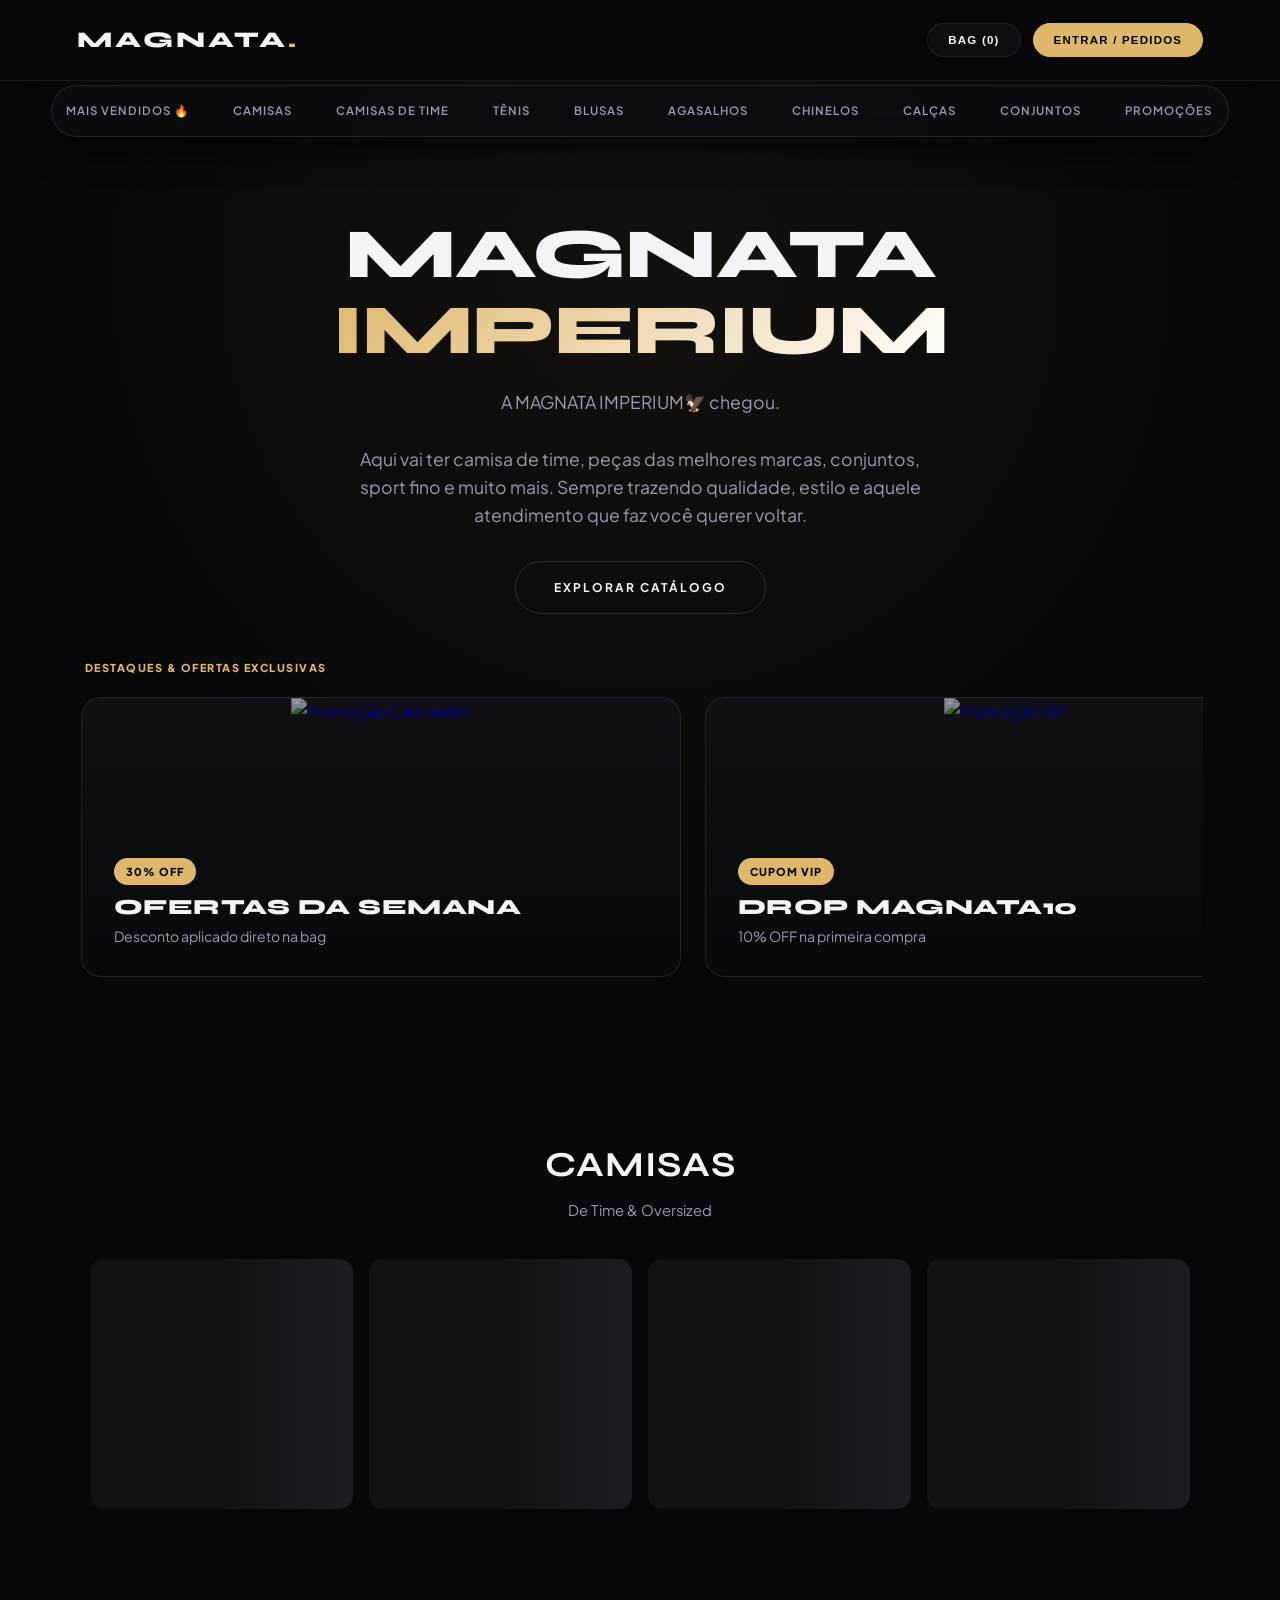
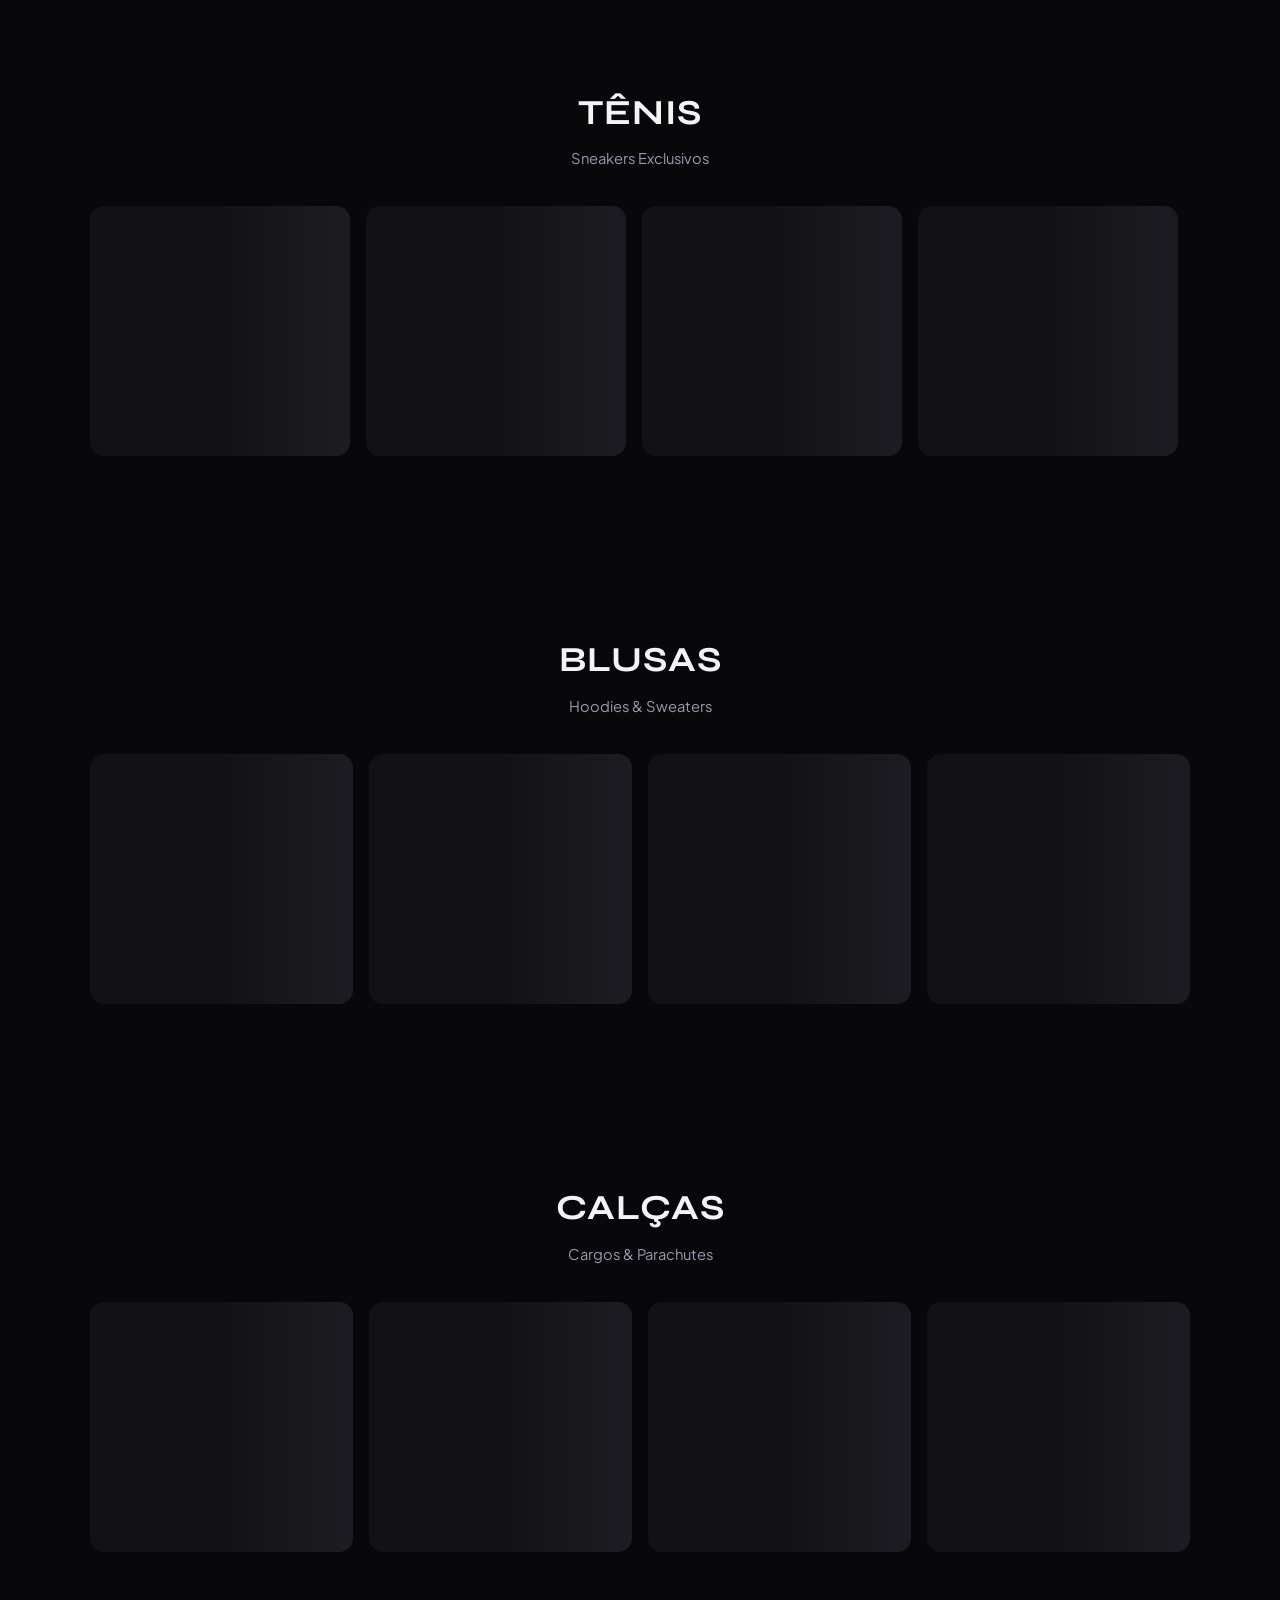
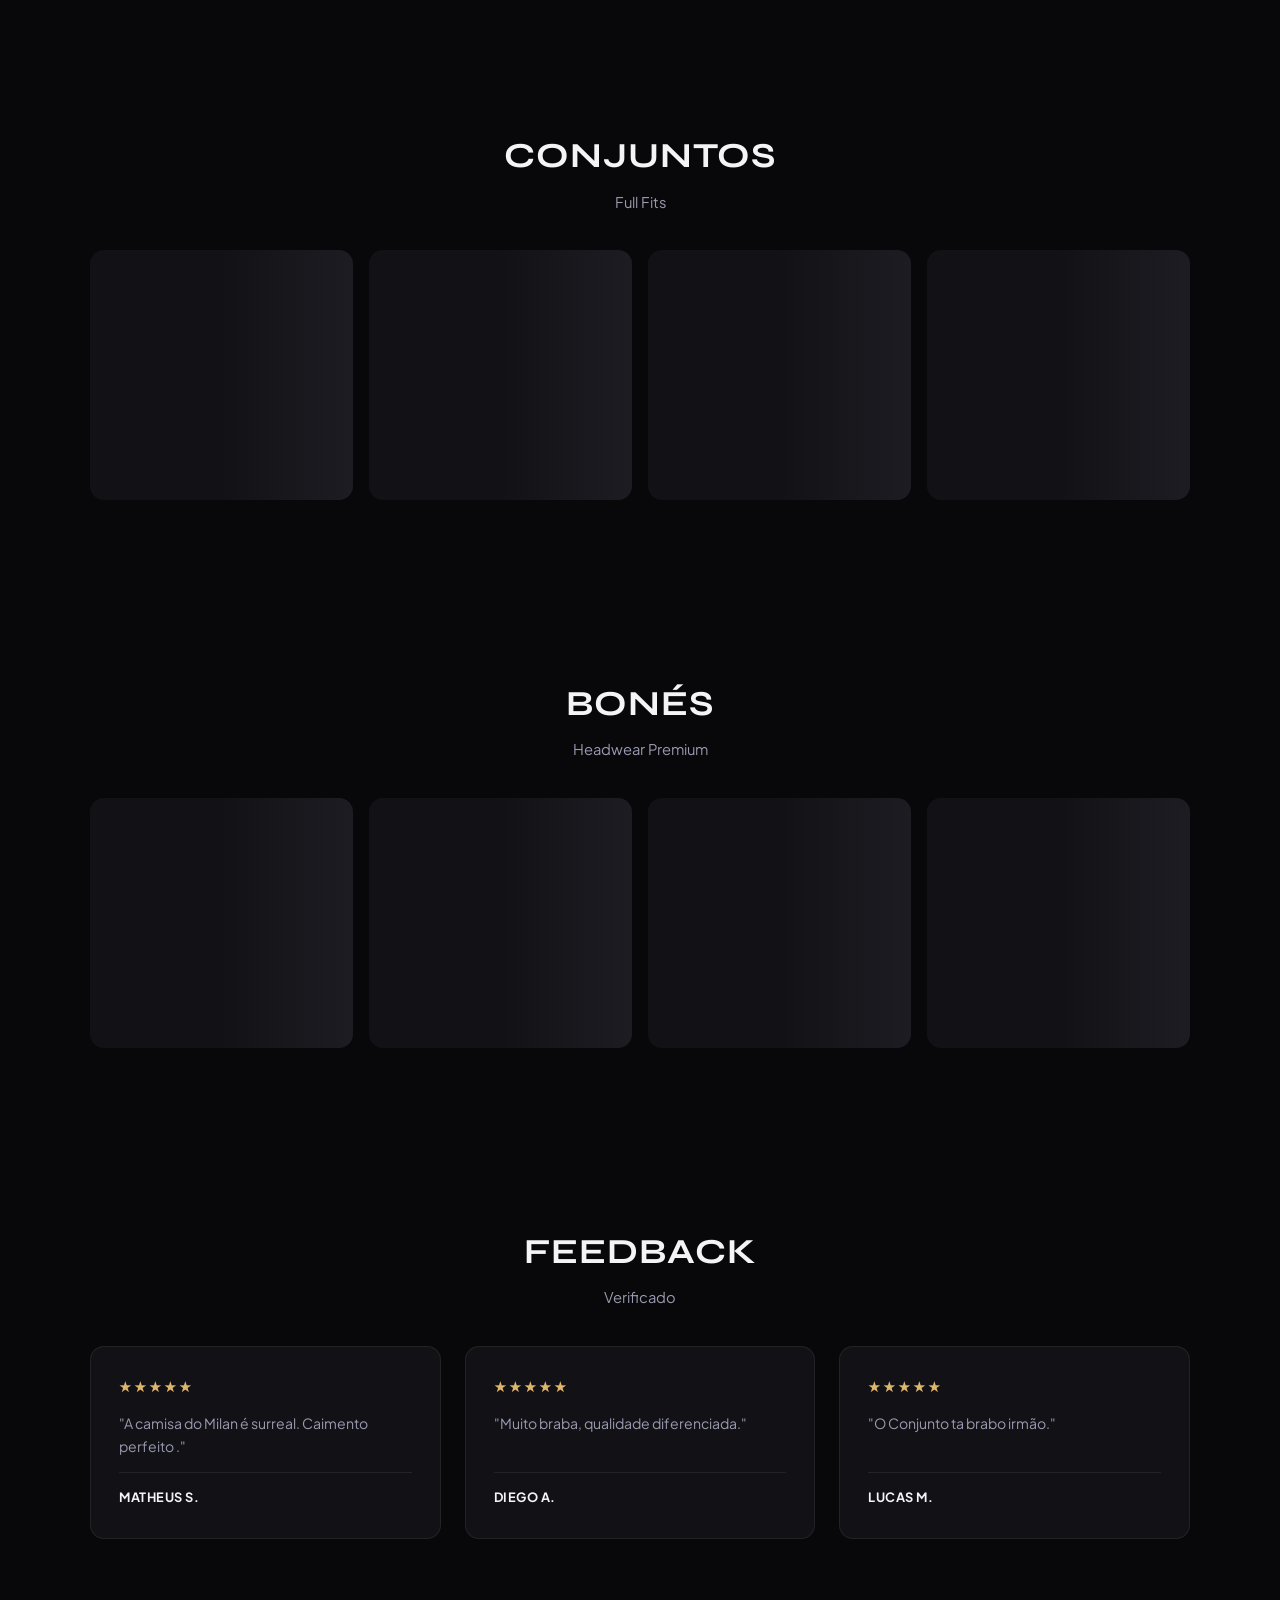
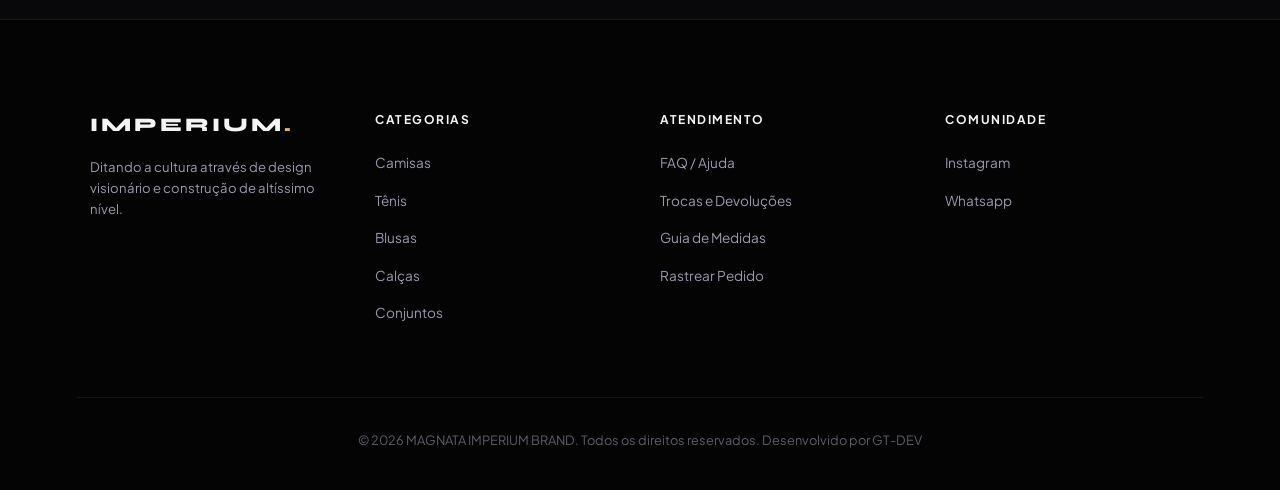
==== index.html @ 58b64f1b "separaçao de arquivo" ====
<!DOCTYPE html>
<html lang="pt-BR">
<head>
    <meta charset="UTF-8">
    <meta name="viewport" content="width=device-width, initial-scale=1.0">
    <title>MAGNATA IMPERIUM</title>

    <!-- Fontes Premium -->
    <link rel="preconnect" href="https://fonts.googleapis.com">
    <link rel="preconnect" href="https://fonts.gstatic.com" crossorigin>
    <link href="https://fonts.googleapis.com/css2?family=Plus+Jakarta+Sans:wght@300;400;500;600;700;800&family=Syne:wght@500;700;800&display=swap" rel="stylesheet">
<link rel="stylesheet" href="style.css">
</head>
    

    
<body>



    <div id="toast" class="toast">Item Adicionado</div>
    <div class="overlay" id="overlay" onclick="closeAllModals()"></div>
    <button id="scrollTopBtn" onclick="window.scrollTo(0,0)">↑</button>

    <!-- Header Principal -->
    <header id="mainHeader">
        <a href="#" class="logo">Magnata<span>.</span></a>
        <div class="nav-actions">
            <button class="btn-header" onclick="toggleCart()">BAG (<span id="cart-count">0</span>)</button>
            <button class="btn-header gold-btn" id="user-login-btn" onclick="openLoginModal()">ENTRAR / PEDIDOS</button>
        </div>
    </header>

    <!-- Tasky Bar (Quick Nav Flutuante e Limpa) -->
    <nav class="quick-nav" id="taskyBar">
        <a href="#hero" class="quick-select-btn active">Início</a>
        <a href="#mais-vendidos-grid" class="quick-select-btn">Mais Vendidos 🔥</a>
        <a href="#camisas" class="quick-select-btn">Camisas</a>
        <a href="#camisas-time-grid" class="quick-select-btn">Camisas De Time</a>
        <!-- Tênis movido para ficar logo após Camisas -->
        <a href="#tenis" class="quick-select-btn">Tênis</a>
        <a href="#blusas" class="quick-select-btn">Blusas</a>
        <a href="#agasalhos-grid" class="quick-select-btn">Agasalhos</a>
        <a href="#chinelos-grid" class="quick-select-btn">Chinelos</a>
        <a href="#calcas" class="quick-select-btn">Calças</a>
        <a href="#conjuntos" class="quick-select-btn">Conjuntos</a>
        <a href="#promocoes-grid" class="quick-select-btn">Promoções</a>
         <a href="#bones-grid" class="quick-select-btn">Bonés</a>
    </nav>

    <!-- Hero Section -->
    <section id="hero">
        <h1>Magnata <span>Imperium</span></h1>
        <p>A MAGNATA IMPERIUM🦅 chegou. <br> <br>
            Aqui vai ter camisa de time, peças das melhores marcas, conjuntos, sport fino e muito mais. Sempre trazendo qualidade, estilo e aquele atendimento que faz você querer voltar.
        </p>
        <a href="#camisas" class="hero-btn">Explorar Catálogo</a>

        <!-- CARROSSEL DE PROMOÇÕES -->
        <div class="promo-carousel-wrapper">
            <div class="promo-carousel-header">
                <span>Destaques & Ofertas Exclusivas</span>
                <small></small>
            </div>
            <div class="promo-carousel">
                <!-- Promoção 1 -->
                <a href="#camisas" class="promo-card">
                    <img src="https://scontent-gru2-1.xx.fbcdn.net/v/t1.15752-9/759039607_2128385391418331_3891957921703457709_n.jpg?stp=dst-jpg_s960x960_tt6&_nc_cat=109&ccb=1-7&_nc_sid=9f807c&_nc_ohc=nFHEtThIPGoQ7kNvwFQ5Fb2&_nc_oc=Ado0QeAUacy314jiIqomd3ulcUXdIei8b4oj2xMKfKjcyByYnEzURlWRvAeJJSswdwo&_nc_zt=23&_nc_ht=scontent-gru2-1.xx&_nc_ss=7b6a8&oh=03_Q7cD6AEz3XMPX-cMJO42xbL8x7g6VjIDP9aoP705LcPM-KGJmQ&oe=6A919F12" alt="Promoção Camisetas">
                    <div class="promo-content">
                        <span class="promo-tag">30% OFF</span>
                        <div class="promo-title">OFERTAS DA SEMANA</div>
                        <div class="promo-subtitle">Desconto aplicado direto na bag</div>
                    </div>
                </a>

                <!-- Promoção 2 -->
                <a href="#conjuntos" class="promo-card">
                    <img src="https://scontent-gru2-2.xx.fbcdn.net/v/t1.15752-9/756958997_3704060449758346_6574816417812928921_n.jpg?stp=dst-jpg_s960x960_tt6&_nc_cat=105&ccb=1-7&_nc_sid=9f807c&_nc_ohc=sL5U6lApf-kQ7kNvwGrjOIp&_nc_oc=AdqE0AgRbXhdctdWkhykD2cwnSzqMMOvRTFToazjeOu6SSSUNBA1vUt96S4-swvzFbA&_nc_zt=23&_nc_ht=scontent-gru2-2.xx&_nc_ss=7b6a8&oh=03_Q7cD6AFwaovHRkOhH3HsFzitlZbs0nuMCMDUcNwGCphtufFTrw&oe=6A91CFDD" alt="Promoção VIP">
                    <div class="promo-content">
                        <span class="promo-tag">CUPOM VIP</span>
                        <div class="promo-title">DROP MAGNATA10</div>
                        <div class="promo-subtitle">10% OFF na primeira compra</div>
                    </div>
                </a>

                <!-- Promoção 3 -->
                <a href="#perfumes" class="promo-card">
                    <img src="https://scontent-gru1-1.xx.fbcdn.net/v/t1.15752-9/758422593_2060116381259220_4621337711934183479_n.jpg?_nc_cat=104&ccb=1-7&_nc_sid=9f807c&_nc_ohc=DUiGswOmk-EQ7kNvwHgnloV&_nc_oc=Adpfo3S9tTlmTmqL7I1bj0fqsgdGoVL0umEfZ9XvmXnioTvkX9XrJ5wFaaU9KNb1Ttw&_nc_zt=23&_nc_ht=scontent-gru1-1.xx&_nc_ss=7b6a8&oh=03_Q7cD6AH4_NQjxIFaC_MmEYwdXuCRy_pwdiTdt6dEds0Ywi5Mdw&oe=6A91D2FC" alt="Frete Grátis">
                    <div class="promo-content">
                        <span class="promo-tag">FRETE GRÁTIS</span>
                        <div class="promo-title">ENVIO NACIONAL</div>
                        <div class="promo-subtitle">Em compras a partir de R$ 299</div>
                    </div>
                </a>
            </div>
        </div>
    </section>

    <!-- Seções de Produtos -->
    
    <!-- 1. CAMISAS (De Time incluídas no Título) -->
    <section id="camisas" class="category-section">
        <h2 class="category-title">Camisas <span>De Time & Oversized</span></h2>
        <div class="grid" id="camisas-grid">
            <div class="card skeleton" style="height: 250px;"></div>
            <div class="card skeleton" style="height: 250px;"></div>
            <div class="card skeleton" style="height: 250px;"></div>
            <div class="card skeleton" style="height: 250px;"></div>
        </div>
    </section>

    <!-- 2. TÊNIS (Movido para baixo de Camisas e com a classe scroll-horizontal adicionada) -->
    <section id="tenis" class="category-section">
        <h2 class="category-title">Tênis <span>Sneakers Exclusivos</span></h2>
        <!-- A classe scroll-horizontal foi adicionada. O ID foi mantido para o seu JS funcionar perfeitamente -->
        <div class="scroll-horizontal" id="tenis-grid">
            <div class="card skeleton" style="height: 250px;"></div>
            <div class="card skeleton" style="height: 250px;"></div>
            <div class="card skeleton" style="height: 250px;"></div>
            <div class="card skeleton" style="height: 250px;"></div>
            <!-- Adicionei mais skeletons de exemplo para já ver o scroll funcionando -->
            <div class="card skeleton" style="height: 250px;"></div>
            <div class="card skeleton" style="height: 250px;"></div>
        </div>
    </section>

    <!-- DEMAIS CATEGORIAS -->
    <section id="blusas" class="category-section">
        <h2 class="category-title">Blusas <span>Hoodies & Sweaters</span></h2>
        <div class="grid" id="blusas-grid">
            <div class="card skeleton" style="height: 250px;"></div>
            <div class="card skeleton" style="height: 250px;"></div>
            <div class="card skeleton" style="height: 250px;"></div>
            <div class="card skeleton" style="height: 250px;"></div>
        </div>
    </section>

    <section id="calcas" class="category-section">
        <h2 class="category-title">Calças <span>Cargos & Parachutes</span></h2>
        <div class="grid" id="calcas-grid">
            <div class="card skeleton" style="height: 250px;"></div>
            <div class="card skeleton" style="height: 250px;"></div>
            <div class="card skeleton" style="height: 250px;"></div>
            <div class="card skeleton" style="height: 250px;"></div>
        </div>
    </section>

    <section id="conjuntos" class="category-section">
        <h2 class="category-title">Conjuntos <span>Full Fits</span></h2>
        <div class="grid" id="conjuntos-grid">
            <div class="card skeleton" style="height: 250px;"></div>
            <div class="card skeleton" style="height: 250px;"></div>
            <div class="card skeleton" style="height: 250px;"></div>
            <div class="card skeleton" style="height: 250px;"></div>
        </div>
    </section>

    <section id="bones" class="category-section">
        <h2 class="category-title">Bonés <span>Headwear Premium</span></h2>
        <div class="grid" id="bones-grid">
            <div class="card skeleton" style="height: 250px;"></div>
            <div class="card skeleton" style="height: 250px;"></div>
            <div class="card skeleton" style="height: 250px;"></div>
            <div class="card skeleton" style="height: 250px;"></div>
        </div>
    </section>

    <!-- Depoimentos -->
    <section id="depoimentos" class="category-section">
        <h2 class="category-title">Feedback <span>Verificado</span></h2>
        <div class="testimonials-grid">
            <div class="testimonial-card">
                <div class="testimonial-stars">★★★★★</div>
                <p class="testimonial-text">"A camisa do Milan é surreal. Caimento perfeito ."</p>
                <div class="testimonial-user"><strong>Matheus S.</strong><span class="testimonial-verified"></span></div>
            </div>
            <div class="testimonial-card">
                <div class="testimonial-stars">★★★★★</div>
                <p class="testimonial-text">"Muito braba, qualidade diferenciada."</p>
                <div class="testimonial-user"><strong>Diego A.</strong><span class="testimonial-verified"></span></div>
            </div>
            <div class="testimonial-card">
                <div class="testimonial-stars">★★★★★</div>
                <p class="testimonial-text">"O Conjunto ta brabo irmão."</p>
                <div class="testimonial-user"><strong>Lucas M.</strong><span class="testimonial-verified"></span></div>
            </div>
        </div>
    </section>

    <!-- Footer -->
    <footer>
        <div class="footer-grid">
            <div class="footer-col">
                <a href="#" class="logo" style="display:inline-block; margin-bottom:16px; font-size: 1.2rem;">IMPERIUM<span>.</span></a>
                <p style="color: var(--text-secondary); font-size: 0.82rem; max-width: 250px; line-height: 1.6;">Ditando a cultura através de design visionário e construção de altíssimo nível.</p>
            </div>
            <div class="footer-col">
                <h4>Categorias</h4>
                <ul>
                    <li><a href="#camisas">Camisas</a></li>
                    <li><a href="#tenis">Tênis</a></li>
                    <li><a href="#blusas">Blusas</a></li>
                    <li><a href="#calcas">Calças</a></li>
                    <li><a href="#conjuntos">Conjuntos</a></li>
                </ul>
            </div>
            <div class="footer-col">
                <h4>Atendimento</h4>
                <ul>
                    <li><a onclick="openSupportModal('faq')">FAQ / Ajuda</a></li>
                    <li><a onclick="openSupportModal('trocas')">Trocas e Devoluções</a></li>
                    <li><a onclick="openSupportModal('medidas')">Guia de Medidas</a></li>
                    <li><a onclick="openSupportModal('rastreio')">Rastrear Pedido</a></li>
                </ul>
            </div>
            <div class="footer-col">
                <h4>Comunidade</h4>
                <ul>
                    <li><a href="https://www.instagram.com/magnataimperium" target="_blank">Instagram</a></li>
                    <li>
  <a href="https://wa.me/5511913343593?text=Olá!%20Gostaria%20de%20tirar%20uma%20dúvida." target="_blank">Whatsapp</a>
</li>
                </ul>
            </div>
        </div>
        <div class="footer-bottom">
            <p>&copy; 2026 MAGNATA IMPERIUM BRAND. Todos os direitos reservados. Desenvolvido por GT-DEV</p>
        </div>
    </footer>

    <!-- Sidebar do Carrinho -->
    <div class="cart-sidebar" id="cart-sidebar">
        <div class="cart-header">
            <h2>Shopping Bag</h2>
            <button class="close-btn" onclick="toggleCart()">&times;</button>
        </div>
        <div class="cart-items" id="cart-items"></div>
        <div class="cart-footer">
            <div class="total-row">
                <span>Total</span>
                <span id="cart-total">R$ 0,00</span>
            </div>
            <button class="btn-header gold-btn" style="width: 100%; padding: 16px; border-radius: var(--radius-sm); font-size: 0.8rem;" onclick="openCheckoutModal()">FINALIZAR COMPRA</button>
        </div>
    </div>

    <!-- MODAL DE LOGIN E ACOMPANHAMENTO DE PEDIDOS -->
    <div class="modal-center" id="login-modal">
        <div style="display:flex; justify-content:space-between; align-items:center; margin-bottom: 20px;">
            <h3 id="modal-user-title" style="color: var(--text-primary); font-family: 'Syne', sans-serif; font-size: 1.15rem; text-transform: uppercase;">Acessar Minha Conta</h3>
            <button class="close-btn" style="font-size: 1.3rem;" onclick="closeAllModals()">&times;</button>
        </div>
        
        <form id="simple-login-form">
            <div class="form-group">
                <label>Seu Gmail / E-mail</label>
                <input type="email" id="login-email" class="form-control" placeholder="seu.email@gmail.com" required>
            </div>
            <div class="form-group">
                <label>Seu Número de WhatsApp / Celular</label>
                <input type="tel" id="login-phone" class="form-control" placeholder="(11) 99999-9999" maxlength="15" required>
            </div>
            <button type="submit" class="btn-header gold-btn" style="width: 100%; padding: 14px; border-radius: var(--radius-sm); font-weight: 800; margin-top: 10px;">ENTRAR E VER MEUS PEDIDOS</button>
        </form>

        <div id="user-orders-view" style="display: none;">
            <div style="background: var(--bg); border: 1px solid var(--border-subtle); padding: 12px 16px; border-radius: var(--radius-sm); margin-bottom: 16px; display: flex; justify-content: space-between; align-items: center;">
                <div>
                    <strong id="logged-user-email" style="display: block; font-size: 0.8rem; color: var(--accent);"></strong>
                    <span id="logged-user-phone" style="font-size: 0.72rem; color: var(--text-secondary);"></span>
                </div>
                <button type="button" onclick="logoutUser()" style="background: transparent; border: 1px solid var(--status-negado); color: var(--status-negado); padding: 4px 10px; font-size: 0.65rem; border-radius: var(--radius-full); cursor: pointer; font-weight: 700;">SAIR</button>
            </div>

            <h4 style="color: var(--text-primary); font-size: 0.75rem; text-transform: uppercase; letter-spacing: 1px; margin-bottom: 12px;">Histórico de Pedidos</h4>
            
            <div id="orders-list-container">
                <p style="text-align: center; color: var(--text-secondary); padding: 20px; font-size: 0.8rem;">Carregando seus pedidos...</p>
            </div>
        </div>
    </div>

    <!-- Modal de Checkout -->
    <div class="modal-center" id="checkout-modal">
        <div style="display:flex; justify-content:space-between; align-items:center; margin-bottom: 20px;">
            <h3 style="color: var(--text-primary); font-family: 'Syne', sans-serif; font-size: 1.15rem; text-transform: uppercase;">Finalizar Compra</h3>
            <button class="close-btn" style="font-size: 1.3rem;" onclick="closeAllModals()">&times;</button>
        </div>
        <form id="checkout-form">
            <h4 style="color: var(--accent); margin-bottom: 12px; font-size: 0.72rem; text-transform: uppercase; letter-spacing: 1px;">1. Dados Pessoais</h4>
            <div class="form-group">
                <label>Nome Completo</label>
                <input type="text" id="checkout-nome" class="form-control" placeholder="Seu nome completo" required>
            </div>
            <div style="display: grid; grid-template-columns: 1fr 1fr; gap: 12px;">
                <div class="form-group">
                    <label>E-mail (Gmail)</label>
                    <input type="email" id="checkout-email" class="form-control" placeholder="seuemail@gmail.com" required>
                </div>
                <div class="form-group">
                    <label>WhatsApp / Telefone</label>
                    <input type="tel" id="checkout-whatsapp" class="form-control" placeholder="(11) 99999-9999" required>
                </div>
            </div>

            <h4 style="color: var(--accent); margin: 16px 0 12px; font-size: 0.72rem; text-transform: uppercase; letter-spacing: 1px;">2. Endereço de Entrega</h4>
            <div style="display: grid; grid-template-columns: 1fr 1fr; gap: 12px;">
                <div class="form-group">
                    <label>CEP (Busca Automática)</label>
                    <input type="text" id="checkout-cep" class="form-control" placeholder="00000-000" maxlength="9" onblur="buscarCEP()" required>
                </div>
                <div class="form-group">
                    <label>Número</label>
                    <input type="text" id="checkout-numero" class="form-control" placeholder="Ex: 123" required>
                </div>
            </div>
            <div class="form-group">
                <label>Rua / Logradouro</label>
                <input type="text" id="checkout-rua" class="form-control" placeholder="Rua / Avenida..." required>
            </div>
            <div style="display: grid; grid-template-columns: 1fr 1fr; gap: 12px;">
                <div class="form-group">
                    <label>Bairro</label>
                    <input type="text" id="checkout-bairro" class="form-control" placeholder="Bairro" required>
                </div>
                <div class="form-group">
                    <label>Cidade / UF</label>
                    <input type="text" id="checkout-cidade" class="form-control" placeholder="Cidade - UF" required>
                </div>
            </div>
            <div class="form-group">
                <label>Complemento (Opcional)</label>
                <input type="text" id="checkout-complemento" class="form-control" placeholder="Apto, Bloco, Casa, etc.">
            </div>

            <h4 style="color: var(--accent); margin: 16px 0 12px; font-size: 0.72rem; text-transform: uppercase; letter-spacing: 1px;">3. Forma de Pagamento</h4>
            <div class="form-group">
                <label>Selecione o Método</label>
                <select id="checkout-pagamento" class="form-control" onchange="updatePaymentInfo()" required>
                    <option value="PIX">PIX (Aprovação Instantânea)</option>
                    <option value="Cartão de Crédito">Cartão de Crédito </option>
                    <option value="Boleto Bancário">Boleto Bancário</option>
                </select>
            </div>

            <div id="payment-details-container"></div>

            <div style="background: var(--bg); padding: 14px; border-radius: var(--radius-sm); margin: 16px 0; display: flex; justify-content: space-between; align-items: center; border: 1px solid var(--border-subtle);">
                <span style="font-size: 0.75rem; color: var(--text-secondary); text-transform: uppercase; font-weight: 700;">Total do Pedido:</span>
                <span id="checkout-total-val" style="color: var(--accent); font-family: 'Syne', sans-serif; font-size: 1.2rem; font-weight: 700;">R$ 0,00</span>
            </div>

            <button type="submit" class="btn-header gold-btn" style="width: 100%; padding: 16px; border-radius: var(--radius-sm);">CONFIRMAR E FINALIZAR PEDIDO</button>
        </form>
    </div>

    <!-- Modal de Atendimento -->
    <div class="modal-center" id="support-modal">
        <div style="display:flex; justify-content:space-between; align-items:center; margin-bottom: 20px;">
            <h3 id="support-title" style="color: var(--text-primary); font-family: 'Syne', sans-serif; font-size: 1.25rem; text-transform: uppercase; letter-spacing: 1px;">Atendimento</h3>
            <button class="close-btn" style="font-size: 1.3rem;" onclick="closeAllModals()">&times;</button>
        </div>
        <div class="support-content" id="support-content"></div>
    </div>


<!-- Script Principal: Firebase, Catálogo, Promoções, Login, Carrinho & Checkout -->
<script type="module">
import { initializeApp } from "https://www.gstatic.com/firebasejs/10.8.0/firebase-app.js";
import { 
    getFirestore, 
    collection, 
    addDoc, 
    onSnapshot, 
    serverTimestamp, 
    doc, 
    updateDoc,
    query,
    where,
    orderBy
} from "https://www.gstatic.com/firebasejs/10.8.0/firebase-firestore.js";

// ==========================================
// CONFIGURAÇÃO DO FIREBASE
// ==========================================
const firebaseConfig = {
    apiKey: "AIzaSyDTc82lRFwmkn0zbNpXyBTIpeXM5WcdOfY",
    authDomain: "loja-de-roupa-59097.firebaseapp.com",
    projectId: "loja-de-roupa-59097",
    storageBucket: "loja-de-roupa-59097.firebasestorage.app",
    messagingSenderId: "845269655704",
    appId: "1:845269655704:web:ca81f9fc07351fd4b5b0ed"
};

const app = initializeApp(firebaseConfig);
const db = getFirestore(app);

// ==========================================
// ESTADO GLOBAL
// ==========================================
let allProducts = [];
let cart = [];
let selectedSizes = {};
let currentUser = null; 
let unsubscribeOrders = null;
let currentDetailProductId = null;

const productsCol = collection(db, "produtos");
const ordersCol = collection(db, "pedidos");

// ==========================================
// FUNÇÕES UTILITÁRIAS
// ==========================================

function normalizeCategory(rawCategory) {
    let category = (rawCategory || '').toLowerCase().trim();
    
    if (category === 'tênis' || category === 'snkrs' || category === 'sneakers') {
        return 'tenis';
    } 
    if (category === 'chinelos' || category === 'chinelo' || category === 'slides' || category === 'slide') {
        return 'chinelos';
    } 
    if (category.includes('time') || category.includes('futebol') || category === 'camisa de time' || category === 'camisas de time' || category === 'camisas-time') {
        return 'camisas-time';
    } 
    if (category.includes('cargo') || category === 'calça cargo' || category === 'calca cargo' || category === 'calcas-cargo') {
        return 'calcas-cargo';
    }
    if (category.includes('alfaiataria') || category === 'calça de alfaiataria' || category === 'calca de alfaiataria' || category === 'calcas-alfaiataria') {
        return 'calcas-alfaiataria';
    }
    if (category.includes('agasalho') || category.includes('jaqueta') || category === 'agasalhos') {
        return 'agasalhos';
    }
    
    return category;
}

function getProductSizes(p, category) {
    let raw = p.tamanhos || p.sizes || p.tamanho || p.size;
    
    if (raw) {
        if (Array.isArray(raw) && raw.length > 0) {
            return raw.map(s => String(s).trim()).filter(Boolean);
        }
        if (typeof raw === 'string' && raw.trim() !== '') {
            return raw.split(',').map(s => s.trim()).filter(Boolean);
        }
    }

    if (category === 'perfumes') {
        const title = p.nome || p.title || '';
        const matches = title.match(/\b(\d+)\s*ml\b/gi);
        if (matches && matches.length > 0) {
            return [...new Set(matches.map(m => m.replace(/\s+/g, '').toUpperCase()))];
        }
        return ['100ML'];
    } 
    if (category === 'tenis' || category === 'chinelos') {
        return ['38', '39', '40', '41', '42', '43'];
    } 
    if (category === 'bones') {
        return ['U'];
    }
    
    return ['P', 'M', 'G', 'GG'];
}

window.scrollToCategory = (categoryKey) => {
    let targetEl = null;

    if (categoryKey === 'promocoes') {
        targetEl = document.getElementById('promocoes-section-wrapper') || document.getElementById('promocoes-grid');
    } else if (categoryKey === 'mais-vendidos') {
        targetEl = document.getElementById('mais-vendidos-section-wrapper') || document.getElementById('mais-vendidos-grid');
    } else if (categoryKey === 'tenis') {
        const grid = document.getElementById('tenis-grid');
        targetEl = grid ? (grid.closest('section') || grid) : null;
    } else if (categoryKey === 'camisas-time') {
        const grid = document.getElementById('camisas-time-grid');
        targetEl = grid ? (grid.closest('section') || grid) : null;
    } else if (categoryKey === 'calcas-cargo') {
        const grid = document.getElementById('calcas-cargo-grid');
        targetEl = grid ? (grid.closest('section') || grid) : null;
    } else if (categoryKey === 'calcas-alfaiataria') {
        const grid = document.getElementById('calcas-alfaiataria-grid');
        targetEl = grid ? (grid.closest('section') || grid) : null;
    } else if (categoryKey === 'agasalhos') {
        const grid = document.getElementById('agasalhos-grid');
        targetEl = grid ? (grid.closest('section') || grid) : null;
    } else if (categoryKey === 'blusas' || categoryKey === 'moletons') {
        const grid = document.getElementById('blusas-grid') || document.getElementById('moletons-grid');
        targetEl = grid ? (grid.closest('section') || grid) : null;
    } else if (categoryKey === 'chinelos') {
        const grid = document.getElementById('chinelos-grid');
        targetEl = grid ? (grid.closest('section') || grid) : null;
    } else if (categoryKey === 'perfumes') {
        const grid = document.getElementById('perfumes-grid');
        targetEl = grid ? (grid.closest('section') || grid) : null;
    }

    if (targetEl) {
        targetEl.scrollIntoView({ behavior: 'smooth', block: 'start' });
    }
};

function initBannerClicks() {
    const candidateElements = document.querySelectorAll('img, .banner, [class*="banner"], a, div');

    candidateElements.forEach(el => {
        const searchText = ((el.alt || '') + ' ' + (el.title || '') + ' ' + (el.src || '') + ' ' + (el.innerText || '') + ' ' + (el.className || '')).toLowerCase();

        if (searchText.includes('ofertas da semana') || searchText.includes('ofertas-da-semana') || searchText.includes('ofertas_da_semana')) {
            el.style.cursor = 'pointer';
            el.onclick = (e) => { e.preventDefault(); scrollToCategory('promocoes'); };
        } else if (searchText.includes('drop magnata') || searchText.includes('drop-magnata') || searchText.includes('drop_magnata')) {
            el.style.cursor = 'pointer';
            el.onclick = (e) => { e.preventDefault(); scrollToCategory('blusas'); };
        } else if (searchText.includes('envio nacional') || searchText.includes('envio-nacional') || searchText.includes('envio_nacional')) {
            el.style.cursor = 'pointer';
            el.onclick = (e) => { e.preventDefault(); scrollToCategory('perfumes'); };
        }
    });
}

// ==========================================
// INJEÇÃO DE ESTILOS CSS E UI
// ==========================================
(function injectProductDetailStyles() {
    const style = document.createElement('style');
    style.innerHTML = `
        @keyframes fadeInDetail {
            from { opacity: 0; transform: translateY(15px); }
            to { opacity: 1; transform: translateY(0); }
        }

        #toast {
            z-index: 100000 !important;
        }

        .badge-vip.badge-top {
            background: #ff9500 !important;
            color: #000 !important;
            font-weight: 800 !important;
            box-shadow: 0 0 10px rgba(255, 149, 0, 0.5);
        }

        .product-detail-view {
            display: none;
            position: fixed;
            top: 0; left: 0; width: 100%; height: 100%;
            background: var(--bg, #0a0a0c);
            z-index: 9999;
            overflow-y: auto;
            padding: 24px 20px 60px 20px;
            box-sizing: border-box;
            color: var(--text, #ffffff);
        }

        .product-detail-view.active {
            display: block;
            animation: fadeInDetail 0.35s cubic-bezier(0.16, 1, 0.3, 1) forwards;
        }

        .detail-header {
            display: flex; justify-content: space-between; align-items: center;
            margin-bottom: 32px; max-width: 1100px; margin-inline: auto;
            padding-bottom: 16px; border-bottom: 1px solid rgba(255,255,255,0.08);
        }

        .back-btn {
            background: rgba(255, 255, 255, 0.05);
            border: 1px solid var(--border, rgba(255,255,255,0.15));
            color: #fff; padding: 10px 22px; border-radius: 30px; cursor: pointer;
            font-weight: 700; font-size: 0.8rem; letter-spacing: 1px; transition: all 0.25s ease;
            display: inline-flex; align-items: center; gap: 8px;
        }

        .back-btn:hover {
            background: #ffffff; color: #000; border-color: #fff; transform: translateX(-3px);
        }

        .detail-main {
            display: grid; grid-template-columns: repeat(auto-fit, minmax(320px, 1fr));
            gap: 48px; max-width: 1100px; margin: 0 auto 60px auto; align-items: center;
        }

        .detail-img-box {
            position: relative; overflow: hidden; border-radius: 16px;
            background: rgba(255,255,255,0.02);
            border: 1px solid var(--border, rgba(255,255,255,0.1));
            box-shadow: 0 20px 40px rgba(0,0,0,0.6);
        }

        .detail-img-box img {
            width: 100%; max-height: 550px; object-fit: cover; display: block;
            transition: transform 0.5s ease;
        }

        .detail-img-box:hover img { transform: scale(1.02); }

        .detail-info { display: flex; flex-direction: column; gap: 20px; }

        .detail-info h2 {
            font-size: 2.2rem; margin: 0; font-weight: 800; text-transform: uppercase;
            letter-spacing: 1px; line-height: 1.2;
        }

        .detail-price-box {
            display: flex; flex-direction: column; gap: 8px;
            background: rgba(255,255,255,0.03); padding: 18px; border-radius: 12px;
            border: 1px solid rgba(255,255,255,0.06);
        }

        .detail-price { font-size: 2.2rem; font-weight: 900; color: var(--accent, #d4af37); letter-spacing: 0.5px; }

        .detail-installments {
            font-size: 0.88rem; color: var(--text-dim, #a1a1aa);
            display: flex; align-items: center; gap: 6px;
        }

        .detail-sizes-title { font-size: 0.8rem; text-transform: uppercase; letter-spacing: 1.5px; color: #a1a1aa; font-weight: 700; margin-bottom: 10px; }

        .detail-sizes-row { display: flex; gap: 12px; flex-wrap: wrap; }

        .detail-sizes-row .size-btn {
            min-width: 50px; height: 48px; border-radius: 8px;
            border: 1px solid var(--border, rgba(255,255,255,0.2));
            background: rgba(255,255,255,0.04); color: #fff;
            font-weight: 700; font-size: 0.85rem; cursor: pointer; transition: all 0.2s ease;
            padding: 0 12px;
        }

        .detail-sizes-row .size-btn:hover { border-color: var(--accent, #d4af37); background: rgba(212,175,55,0.1); }

        .detail-sizes-row .size-btn.selected {
            background: var(--accent, #d4af37); color: #111; border-color: var(--accent, #d4af37);
            box-shadow: 0 4px 15px rgba(212,175,55,0.3);
        }

        .carousel-section {
            max-width: 1100px; margin: 0 auto; border-top: 1px solid rgba(255,255,255,0.08); padding-top: 40px;
        }

        .carousel-section h3 { font-size: 1.25rem; font-weight: 800; text-transform: uppercase; letter-spacing: 1.5px; margin-bottom: 24px; color: #fff; }

        .related-carousel {
            display: flex; gap: 20px; overflow-x: auto;
            scroll-snap-type: x mandatory; padding-bottom: 20px;
            -webkit-overflow-scrolling: touch; cursor: grab;
        }

        .related-carousel::-webkit-scrollbar { height: 6px; }
        .related-carousel::-webkit-scrollbar-track { background: rgba(255,255,255,0.05); border-radius: 10px; }
        .related-carousel::-webkit-scrollbar-thumb { background: var(--accent, #d4af37); border-radius: 10px; }

        .carousel-card {
            flex: 0 0 220px; scroll-snap-align: start; background: rgba(255,255,255,0.03);
            border: 1px solid rgba(255,255,255,0.08); border-radius: 12px; padding: 14px;
            cursor: pointer; transition: all 0.3s ease; box-sizing: border-box;
        }

        .carousel-card:hover { transform: translateY(-6px); border-color: var(--accent, #d4af37); box-shadow: 0 10px 25px rgba(0,0,0,0.5); }

        .carousel-card-img-wrapper { width: 100%; height: 200px; overflow: hidden; border-radius: 8px; margin-bottom: 12px; }

        .carousel-card img { width: 100%; height: 100%; object-fit: cover; transition: transform 0.4s ease; }

        .carousel-card:hover img { transform: scale(1.08); }

        .carousel-card h4 { font-size: 0.88rem; font-weight: 700; margin: 0 0 6px 0; text-transform: uppercase; white-space: nowrap; overflow: hidden; text-overflow: ellipsis; color: #f4f4f5; }

        .carousel-card span { font-size: 0.95rem; color: var(--accent, #d4af37); font-weight: 800; }

        .promocoes-wrapper {
            margin: 40px auto;
            max-width: 1100px;
            padding: 0 15px;
        }

        .promocoes-wrapper h2 {
            font-size: 1.2rem;
            font-weight: 800;
            text-transform: uppercase;
            letter-spacing: 1px;
            margin-bottom: 16px;
            color: #ff3b30;
            display: flex;
            align-items: center;
            gap: 8px;
        }

        .promocoes-carousel-grid {
            display: flex !important;
            gap: 12px !important;
            overflow-x: auto !important;
            scroll-snap-type: x mandatory;
            padding: 10px 4px 20px 4px !important;
            -webkit-overflow-scrolling: touch;
            grid-template-columns: unset !important;
        }

        .promocoes-carousel-grid::-webkit-scrollbar { height: 4px; }
        .promocoes-carousel-grid::-webkit-scrollbar-track { background: rgba(255,255,255,0.05); }
        .promocoes-carousel-grid::-webkit-scrollbar-thumb { background: #ff9500; border-radius: 4px; }

        .promocoes-carousel-grid .card {
            flex: 0 0 165px !important;
            max-width: 165px !important;
            min-width: 165px !important;
            scroll-snap-align: start;
            padding: 10px !important;
        }

        .promocoes-carousel-grid .card .card-img {
            height: 150px !important;
        }

        .promocoes-carousel-grid .card h3 {
            font-size: 0.78rem !important;
            margin-bottom: 6px !important;
        }

        .promocoes-carousel-grid .card .price-tag {
            font-size: 0.85rem !important;
        }

        .promocoes-carousel-grid .card .size-btn {
            font-size: 0.65rem !important;
            padding: 2px 5px !important;
            min-width: unset !important;
            height: auto !important;
        }

        .promocoes-carousel-grid .card .add-btn {
            font-size: 0.7rem !important;
            padding: 8px 4px !important;
            margin-top: 6px !important;
        }

        .camisas-time-grid-2col {
            display: grid !important;
            grid-template-columns: repeat(2, 1fr) !important;
            gap: 12px !important;
            padding: 10px 0 !important;
        }

        @media (min-width: 768px) {
            .camisas-time-grid-2col {
                grid-template-columns: repeat(4, 1fr) !important;
                gap: 20px !important;
            }
        }

        .camisas-time-grid-2col .card {
            flex: unset !important;
            max-width: 100% !important;
            min-width: unset !important;
            width: 100% !important;
        }

        /* ESTILOS PIX */
        .pix-modal-overlay {
            position: fixed; top: 0; left: 0; width: 100%; height: 100%;
            background: rgba(0, 0, 0, 0.85); backdrop-filter: blur(6px);
            display: flex; justify-content: center; align-items: center;
            z-index: 100001; padding: 20px; box-sizing: border-box;
        }

        .pix-modal-card {
            background: #121216; border: 1px solid rgba(255, 255, 255, 0.15);
            border-radius: 16px; padding: 24px; max-width: 420px; width: 100%;
            text-align: center; color: #fff; box-shadow: 0 20px 50px rgba(0,0,0,0.8);
        }

        .pix-qr-img {
            width: 220px; height: 220px; border-radius: 12px;
            margin: 16px auto; display: block; border: 4px solid #009ee3;
        }

        .pix-copy-input {
            width: 100%; padding: 12px; background: rgba(255,255,255,0.05);
            border: 1px solid rgba(255,255,255,0.2); border-radius: 8px;
            color: #888; font-size: 0.8rem; text-align: center; margin-bottom: 12px;
        }

        .pix-btn-copy {
            background: #009ee3; color: #fff; border: none; padding: 12px 20px;
            border-radius: 8px; font-weight: 800; cursor: pointer; width: 100%;
            transition: background 0.2s; font-size: 0.9rem; margin-bottom: 10px;
        }

        .pix-btn-copy:hover { background: #0081b8; }
        .pix-btn-close { background: transparent; color: #aaa; border: none; cursor: pointer; font-size: 0.85rem; text-decoration: underline; }
    `;
    document.head.appendChild(style);

    if (!document.getElementById('product-detail-view')) {
        const detailView = document.createElement('div');
        detailView.id = 'product-detail-view';
        detailView.className = 'product-detail-view';
        document.body.appendChild(detailView);
    }
})();

// ==========================================
// INICIALIZAÇÃO DA PÁGINA E USUÁRIO
// ==========================================

const savedUser = localStorage.getItem('hype_user');
if (savedUser) {
    try {
        currentUser = JSON.parse(savedUser);
        if (typeof updateUserHeaderUI === 'function') updateUserHeaderUI();
    } catch (e) {
        console.error("Erro ao carregar usuário:", e);
    }
}

window.addEventListener('load', async () => {
    initBannerClicks();

    // Se houver usuário logado, inicia a escuta dos pedidos
    if (currentUser) {
        window.carregarMeusPedidos();
    }

    const urlParams = new URLSearchParams(window.location.search);
    const statusPagamento = urlParams.get('status');
    const idDoPedido = urlParams.get('external_reference');

    if (statusPagamento === 'approved' && idDoPedido) {
        try {
            const pedidoRef = doc(db, "pedidos", idDoPedido);
            await updateDoc(pedidoRef, { status: 'Aprovado (Pago)' });
            
            if (typeof showToast === 'function') showToast("✅ Pagamento confirmado! Seu pedido já está sendo preparado.");
            window.history.replaceState(null, '', window.location.pathname);
            
            if (currentUser && typeof openLoginModal === 'function') {
                setTimeout(() => openLoginModal(), 1500);
            }
        } catch (error) {
            console.error("Erro ao atualizar status do pedido via MP:", error);
        }
    }
});

// ==========================================
// BUSCA E EXIBIÇÃO DE PEDIDOS DO USUÁRIO
// ==========================================

window.carregarMeusPedidos = function() {
    if (!currentUser) {
        if (typeof showToast === 'function') showToast("⚠️ Faça login para ver seus pedidos.");
        return;
    }

    if (unsubscribeOrders) {
        unsubscribeOrders();
    }

    const userEmail = currentUser.email || '';

    if (!userEmail) return;

    // Busca os pedidos filtrando pelo e-mail do usuário logado
    const q = query(
        ordersCol,
        where("userEmail", "==", userEmail)
    );

    unsubscribeOrders = onSnapshot(q, (snapshot) => {
        const pedidos = [];
        snapshot.forEach((docSnap) => {
            pedidos.push({ id: docSnap.id, ...docSnap.data() });
        });

        // Ordenação decrescente por data (mais recentes primeiro)
        pedidos.sort((a, b) => {
            const timeA = a.criadoEm ? (a.criadoEm.seconds || 0) : 0;
            const timeB = b.criadoEm ? (b.criadoEm.seconds || 0) : 0;
            return timeB - timeA;
        });

        renderizarListaPedidos(pedidos);
    }, (error) => {
        console.error("Erro ao buscar pedidos:", error);
        if (typeof showToast === 'function') showToast("❌ Erro ao carregar seus pedidos.");
    });
};

function renderizarListaPedidos(pedidos) {
    const container = document.getElementById('meus-pedidos-container') || 
                      document.getElementById('orders-list') || 
                      document.getElementById('lista-pedidos');
    
    if (!container) return;

    if (pedidos.length === 0) {
        container.innerHTML = `
            <div style="text-align: center; padding: 30px; color: #888;">
                <p>🛒 Você ainda não realizou nenhum pedido.</p>
            </div>
        `;
        return;
    }

    container.innerHTML = pedidos.map(pedido => {
        const dataFormatada = pedido.criadoEm && pedido.criadoEm.seconds
            ? new Date(pedido.criadoEm.seconds * 1000).toLocaleDateString('pt-BR', { hour: '2-digit', minute: '2-digit' }) 
            : 'Data N/A';

        const itens = pedido.itens || pedido.cart || [];
        const itensHtml = itens.map(item => `
            <div style="display: flex; justify-content: space-between; font-size: 0.85rem; margin-bottom: 6px; color: #ccc;">
                <span>${item.qtd || item.quantidade || 1}x ${item.nome || item.title || 'Produto'} (${item.tamanho || item.size || 'Tam Único'})</span>
                <span>R$ ${((item.preco || item.price || 0) * (item.qtd || item.quantidade || 1)).toFixed(2)}</span>
            </div>
        `).join('');

        return `
            <div style="background: rgba(255,255,255,0.04); border: 1px solid rgba(255,255,255,0.1); border-radius: 12px; padding: 16px; margin-bottom: 16px;">
                <div style="display: flex; justify-content: space-between; align-items: center; border-bottom: 1px solid rgba(255,255,255,0.08); padding-bottom: 10px; margin-bottom: 12px;">
                    <div>
                        <span style="font-size: 0.8rem; color: #aaa; font-weight: bold;">Pedido #${pedido.id.slice(-6).toUpperCase()}</span>
                        <div style="font-size: 0.75rem; color: #666;">${dataFormatada}</div>
                    </div>
                    <span style="padding: 4px 10px; border-radius: 20px; font-size: 0.75rem; font-weight: bold; background: ${getStatusColor(pedido.status)}; color: #fff;">
                        ${pedido.status || 'Pendente'}
                    </span>
                </div>
                
                <div style="margin-bottom: 12px;">
                    ${itensHtml}
                </div>

                <div style="display: flex; justify-content: space-between; border-top: 1px solid rgba(255,255,255,0.08); padding-top: 10px; font-weight: bold; font-size: 0.95rem;">
                    <span>Total:</span>
                    <span style="color: var(--accent, #d4af37);">R$ ${(pedido.total || 0).toFixed(2)}</span>
                </div>
            </div>
        `;
    }).join('');
}

function getStatusColor(status) {
    if (!status) return '#666';
    const s = status.toLowerCase();
    if (s.includes('aprovado') || s.includes('pago')) return '#2e7d32';
    if (s.includes('pendente')) return '#f57c00';
    if (s.includes('cancelado')) return '#c62828';
    return '#009ee3';
}

// ==========================================
// PAGAMENTO PIX VIA MERCADO PAGO
// ==========================================

window.exibirModalPixMercadoPago = function(qrCodeText, qrCodeBase64, pedidoId) {
    let overlay = document.getElementById('pix-modal-overlay');
    if (overlay) overlay.remove();

    overlay = document.createElement('div');
    overlay.id = 'pix-modal-overlay';
    overlay.className = 'pix-modal-overlay';

    overlay.innerHTML = `
        <div class="pix-modal-card">
            <h3 style="margin:0 0 8px 0; color:#009ee3;">Pagamento via Pix</h3>
            <p style="font-size:0.85rem; color:#aaa; margin:0;">Escaneie o QR Code ou copie a chave abaixo:</p>
            
            <img src="data:image/jpeg;base64,${qrCodeBase64}" alt="QR Code Pix" class="pix-qr-img" />
            
            <input type="text" readonly value="${qrCodeText}" id="pix-copy-code" class="pix-copy-input" />
            
            <button class="pix-btn-copy" id="btn-copy-pix">📋 COPIAR CHAVE PIX</button>
            <button class="pix-btn-close" id="btn-close-pix">Fechar Janela</button>
        </div>
    `;

    document.body.appendChild(overlay);

    document.getElementById('btn-copy-pix').onclick = () => {
        const input = document.getElementById('pix-copy-code');
        input.select();
        navigator.clipboard.writeText(input.value);
        if (typeof showToast === 'function') showToast("✅ Chave Pix copiada com sucesso!");
    };

    document.getElementById('btn-close-pix').onclick = () => {
        overlay.remove();
    };

    if (pedidoId) {
        onSnapshot(doc(db, "pedidos", pedidoId), (snapshot) => {
            if (snapshot.exists()) {
                const data = snapshot.data();
                if (data.status === 'Aprovado (Pago)' || data.status === 'approved') {
                    overlay.remove();
                    if (typeof showToast === 'function') showToast("🎉 Pagamento Pix confirmado com sucesso!");
                }
            }
        });
    }
};

window.gerarPagamentoPixMP = async function(dadosPedido) {
    try {
        if (typeof showToast === 'function') showToast("⏳ Gerando cobrança Pix...");

        const pedidoComUsuario = {
            ...dadosPedido,
            userId: currentUser ? (currentUser.uid || currentUser.id || null) : null,
            userEmail: currentUser ? currentUser.email : (dadosPedido.email || ''),
            status: 'Pendente (Aguardando Pix)',
            criadoEm: serverTimestamp()
        };

        const docRef = await addDoc(ordersCol, pedidoComUsuario);

        const response = await fetch('/api/criar-pix-mercadopago', {
            method: 'POST',
            headers: { 'Content-Type': 'application/json' },
            body: JSON.stringify({
                transaction_amount: dadosPedido.total,
                description: `Pedido ${docRef.id}`,
                payer: {
                    email: dadosPedido.email || (currentUser ? currentUser.email : 'cliente@email.com'),
                    first_name: dadosPedido.nome || (currentUser ? currentUser.nome : 'Cliente')
                },
                external_reference: docRef.id
            })
        });

        const paymentData = await response.json();

        if (paymentData && paymentData.point_of_interaction) {
            const qrCode = paymentData.point_of_interaction.transaction_data.qr_code;
            const qrCodeBase64 = paymentData.point_of_interaction.transaction_data.qr_code_base64;
            window.exibirModalPixMercadoPago(qrCode, qrCodeBase64, docRef.id);
        } else {
            throw new Error("Não foi possível obter os dados do Pix.");
        }
    } catch (err) {
        console.error("Erro ao gerar Pix:", err);
        if (typeof showToast === 'function') showToast("❌ Erro ao gerar o Pix. Tente novamente.");
    }
};

// ==========================================
// GERENCIAMENTO DE SEÇÕES E DOM
// ==========================================

function setupPromocoesDOM() {
    let promoGrid = document.getElementById('promocoes-grid');
    if (!promoGrid) {
        const camisasGrid = document.getElementById('camisas-grid');
        const conjuntosGrid = document.getElementById('conjuntos-grid');
        
        const referenceEl = (conjuntosGrid ? conjuntosGrid.closest('section') || conjuntosGrid.parentElement : null)
                          || (camisasGrid ? camisasGrid.closest('section') || camisasGrid.parentElement : null);

        const promoWrapper = document.createElement('section');
        promoWrapper.className = 'promocoes-wrapper';
        promoWrapper.id = 'promocoes-section-wrapper';
        promoWrapper.innerHTML = `
            <h2>🔥 PROMOÇÕES IMPERDÍVEIS</h2>
            <div id="promocoes-grid" class="promocoes-carousel-grid"></div>
        `;

        if (referenceEl && referenceEl.parentNode) {
            referenceEl.parentNode.insertBefore(promoWrapper, referenceEl.nextSibling);
        } else {
            document.body.appendChild(promoWrapper);
        }
    }
}

function setupMaisVendidosDOM() {
    let grid = document.getElementById('mais-vendidos-grid') || 
               document.getElementById('mais-vendidos') || 
               document.getElementById('destaques-grid') || 
               document.getElementById('mais-saidos-grid');
               
    if (!grid) {
        const camisasGrid = document.getElementById('camisas-grid');
        const camisasSection = camisasGrid ? (camisasGrid.closest('section') || camisasGrid.parentElement) : document.querySelector('section');

        const wrapper = document.createElement('section');
        wrapper.className = 'promocoes-wrapper';
        wrapper.id = 'mais-vendidos-section-wrapper';
        wrapper.innerHTML = `
            <h2 style="color: #ff9500;">🔥 MAIS VENDIDOS</h2>
            <div id="mais-vendidos-grid" class="promocoes-carousel-grid"></div>
        `;

        if (camisasSection && camisasSection.parentNode) {
            camisasSection.parentNode.insertBefore(wrapper, camisasSection); 
        } else {
            document.body.appendChild(wrapper);
        }
    }
}
// 👟 LÓGICA DE TÊNIS DEFINITIVA (REORDENAÇÃO FÍSICA NO DOM E ORDENAÇÃO POR PREÇO)
function setupTenisDOM() {
    let grid = document.getElementById('tenis-grid');
    
    if (!grid) {
        const camisasTimeGrid = document.getElementById('camisas-time-grid') || document.getElementById('camisas-grid');
        const referenceSection = camisasTimeGrid ? (camisasTimeGrid.closest('section') || camisasTimeGrid.parentElement) : null;

        const tenisWrapper = document.createElement('section');
        tenisWrapper.className = 'promocoes-wrapper';
        tenisWrapper.id = 'tenis-section-wrapper';
        
        tenisWrapper.innerHTML = `
            <h2 style="color: #ffffff;">👟 TÊNIS / SNKRS</h2>
            <div id="tenis-grid" class="promocoes-carousel-grid" style="overflow-anchor: none;"></div>
        `;

        if (referenceSection && referenceSection.parentNode) {
            referenceSection.parentNode.insertBefore(tenisWrapper, referenceSection.nextSibling);
        } else {
            document.body.appendChild(tenisWrapper);
        }
        
        grid = document.getElementById('tenis-grid');
    }

    if (grid) {
        let timeoutId;
        let observador;

        const reordenarGridTenis = () => {
            if (observador) observador.disconnect();

            const cards = Array.from(grid.children);
            if (cards.length > 1) {
                grid.style.scrollSnapType = 'none';

                const cardsComValores = cards.map(card => {
                    const texto = card.innerText || card.textContent || "";
                    const match = texto.match(/R\$\s*([\d\.,]+)/i);
                    let valor = 0;
                    
                    if (match) {
                        valor = parseFloat(match[1].replace(/\./g, '').replace(',', '.'));
                    }
                    return { card, valor };
                });

                cardsComValores.sort((a, b) => a.valor - b.valor);

                cardsComValores.forEach(item => {
                    grid.appendChild(item.card);
                    item.card.style.order = '';
                });

                grid.scrollLeft = 0;

                setTimeout(() => {
                    grid.scrollLeft = 0;
                    grid.style.scrollSnapType = 'x mandatory';
                }, 50);
            }

            if (observador) observador.observe(grid, { childList: true });
        };

        observador = new MutationObserver((mutationsList) => {
            const itensAdicionados = mutationsList.some(mutation => mutation.addedNodes.length > 0);
            
            if (itensAdicionados) {
                clearTimeout(timeoutId);
                timeoutId = setTimeout(() => {
                    reordenarGridTenis();
                }, 100); 
            }
        });

        observador.observe(grid, { childList: true });
        
        if (grid.children.length > 0) {
            reordenarGridTenis();
        }
    }
}

// ⚽ CAMISAS DE TIME (Posicionada abaixo de Camisas, de 2 em 2)
function setupCamisasTimeDOM() {
    let grid = document.getElementById('camisas-time-grid');
    if (!grid) {
        const camisasGrid = document.getElementById('camisas-grid');
        const camisasSection = camisasGrid ? (camisasGrid.closest('section') || camisasGrid.parentElement) : null;

        const wrapper = document.createElement('section');
        wrapper.className = 'promocoes-wrapper';
        wrapper.id = 'camisas-time-section-wrapper';
        wrapper.innerHTML = `
            <h2 style="color: #ffffff;">⚽ CAMISAS DE TIME</h2>
            <div id="camisas-time-grid" class="camisas-time-grid-2col"></div>
        `;

        if (camisasSection && camisasSection.parentNode) {
            camisasSection.parentNode.insertBefore(wrapper, camisasSection.nextSibling);
        } else {
            document.body.appendChild(wrapper);
        }
    }
}

// 🧥 AGASALHOS (Posicionada abaixo de Blusas/Moletons)
function setupAgasalhosDOM() {
    let grid = document.getElementById('agasalhos-grid');
    if (!grid) {
        const moletonsGrid = document.getElementById('blusas-grid') || document.getElementById('moletons-grid');
        const moletonsSection = moletonsGrid ? (moletonsGrid.closest('section') || moletonsGrid.parentElement) : null;

        const wrapper = document.createElement('section');
        wrapper.className = 'promocoes-wrapper';
        wrapper.id = 'agasalhos-section-wrapper';
        wrapper.innerHTML = `
            <h2 style="color: #ffffff;">🧥 AGASALHOS</h2>
            <div id="agasalhos-grid" class="promocoes-carousel-grid"></div>
        `;

        if (moletonsSection && moletonsSection.parentNode) {
            moletonsSection.parentNode.insertBefore(wrapper, moletonsSection.nextSibling);
        } else {
            document.body.appendChild(wrapper);
        }
    }
}

// 👖 CALÇAS DE ALFAIATARIA (Posicionada abaixo de Calças Cargo ou Calças)
function setupCalcasAlfaiatariaDOM() {
    let grid = document.getElementById('calcas-alfaiataria-grid');
    if (!grid) {
        const cargoGrid = document.getElementById('calcas-cargo-grid') || document.getElementById('calcas-grid');
        const cargoSection = cargoGrid ? (cargoGrid.closest('section') || cargoGrid.parentElement) : null;

        const wrapper = document.createElement('section');
        wrapper.className = 'promocoes-wrapper';
        wrapper.id = 'calcas-alfaiataria-section-wrapper';
        wrapper.innerHTML = `
            <h2 style="color: #ffffff;">👖 CALÇAS DE ALFAIATARIA</h2>
            <div id="calcas-alfaiataria-grid" class="promocoes-carousel-grid"></div>
        `;

        if (cargoSection && cargoSection.parentNode) {
            cargoSection.parentNode.insertBefore(wrapper, cargoSection.nextSibling);
        } else {
            document.body.appendChild(wrapper);
        }
    }
}

// 👖 CALÇAS CARGO (Posicionada abaixo de Calças)
function setupCalcasCargoDOM() {
    let grid = document.getElementById('calcas-cargo-grid');
    if (!grid) {
        const calcasGrid = document.getElementById('calcas-grid');
        const calcasSection = calcasGrid ? (calcasGrid.closest('section') || calcasGrid.parentElement) : null;

        const wrapper = document.createElement('section');
        wrapper.className = 'promocoes-wrapper';
        wrapper.id = 'calcas-cargo-section-wrapper';
        wrapper.innerHTML = `
            <h2 style="color: #ffffff;">👖 CALÇAS CARGO</h2>
            <div id="calcas-cargo-grid" class="promocoes-carousel-grid"></div>
        `;

        if (calcasSection && calcasSection.parentNode) {
            calcasSection.parentNode.insertBefore(wrapper, calcasSection.nextSibling);
        } else {
            document.body.appendChild(wrapper);
        }
    }
}

// 🩴 CHINELOS (Posicionada abaixo de Agasalhos, com margem, ordenado por preço)
function setupChinelosDOM() {
    let grid = document.getElementById('chinelos-grid');
    if (!grid) {
        // Busca a seção de Agasalhos para colocar logo abaixo dela. Se não existir, tenta Blusas.
        const agasalhosGrid = document.getElementById('agasalhos-grid');
        const blusasGrid = document.getElementById('blusas-grid') || document.getElementById('moletons-grid');
        
        let referenceSection = null;
        
        if (agasalhosGrid) {
            referenceSection = agasalhosGrid.closest('section') || agasalhosGrid.parentElement;
        } else if (blusasGrid) {
            referenceSection = blusasGrid.closest('section') || blusasGrid.parentElement;
        }

        const chinelosWrapper = document.createElement('section');
        chinelosWrapper.className = 'promocoes-wrapper';
        chinelosWrapper.id = 'chinelos-section-wrapper';
        
        // Espaçamento para desgrudar da seção anterior (Agasalhos)
        chinelosWrapper.style.marginTop = '40px'; 
        
        chinelosWrapper.innerHTML = `
            <h2 style="color: #ffffff;">🩴 CHINELOS / SLIDES</h2>
            <div id="chinelos-grid" class="promocoes-carousel-grid" style="overflow-anchor: none;"></div>
        `;

        if (referenceSection && referenceSection.parentNode) {
            referenceSection.parentNode.insertBefore(chinelosWrapper, referenceSection.nextSibling);
        } else {
            document.body.appendChild(chinelosWrapper);
        }
        
        grid = document.getElementById('chinelos-grid');
    }

    if (grid) {
        let timeoutId;
        let observador;

        const reordenarGridChinelos = () => {
            if (observador) observador.disconnect();

            const cards = Array.from(grid.children);
            if (cards.length > 1) {
                grid.style.scrollSnapType = 'none';

                const cardsComValores = cards.map(card => {
                    const texto = card.innerText || card.textContent || "";
                    const match = texto.match(/R\$\s*([\d\.,]+)/i);
                    let valor = 0;
                    
                    if (match) {
                        valor = parseFloat(match[1].replace(/\./g, '').replace(',', '.'));
                    }
                    return { card, valor };
                });

                // Ordena do menor para o maior preço
                cardsComValores.sort((a, b) => a.valor - b.valor);

                cardsComValores.forEach(item => {
                    grid.appendChild(item.card);
                    item.card.style.order = '';
                });

                grid.scrollLeft = 0;

                setTimeout(() => {
                    grid.scrollLeft = 0;
                    grid.style.scrollSnapType = 'x mandatory';
                }, 50);
            }

            if (observador) observador.observe(grid, { childList: true });
        };

        observador = new MutationObserver((mutationsList) => {
            const itensAdicionados = mutationsList.some(mutation => mutation.addedNodes.length > 0);
            
            if (itensAdicionados) {
                clearTimeout(timeoutId);
                timeoutId = setTimeout(() => {
                    reordenarGridChinelos();
                }, 100); 
            }
        });

        observador.observe(grid, { childList: true });
        
        if (grid.children.length > 0) {
            reordenarGridChinelos();
        }
    }
}

// Ouvinte em tempo real do banco de dados
onSnapshot(productsCol, (snapshot) => {
    allProducts = [];
    snapshot.forEach(doc => allProducts.push({ id: doc.id, ...doc.data() }));
    renderProducts(allProducts);
    initBannerClicks();

    if (currentDetailProductId) {
        openProductDetail(currentDetailProductId);
    }
});

// Helper para criar Card de Produto com Tamanhos Dinâmicos
function createProductCard(p, category, isMaisSaido) {
    const title = p.nome || p.title || 'Produto HYPE';
    const price = parseFloat(p.preco || p.price || 0);
    const oldPrice = parseFloat(p.precoAntigo || p.precoOriginal || p.oldPrice || 0);
    const img = p.img || p.imagem || p.image || p.foto || 'https://images.unsplash.com/photo-1521572267360-ee0c2909d518?auto=format&fit=crop&w=800&q=80';

    const card = document.createElement('div');
    card.className = 'card';

    // Obtém estritamente os tamanhos cadastrados no ADM
    const availableSizes = getProductSizes(p, category);

    if (!selectedSizes[p.id] || !availableSizes.includes(selectedSizes[p.id])) {
        selectedSizes[p.id] = availableSizes[0] || 'Único';
    }

    const sizeOptions = availableSizes.map(sz => `
        <button class="size-btn ${selectedSizes[p.id] === sz ? 'selected' : ''}" onclick="event.stopPropagation(); selectSize('${p.id}', '${sz}', this)">${sz}</button>
    `).join('');

    let priceDisplayHTML = `<span class="price-tag">R$ ${price.toFixed(2).replace('.', ',')}</span>`;

    if (category === 'promocoes' || oldPrice > price) {
        const displayOldPrice = oldPrice > price ? oldPrice : (price * 1.25);
        priceDisplayHTML = `
            <div style="display: flex; flex-direction: column; align-items: flex-start; line-height: 1.1;">
                <span style="text-decoration: line-through; color: var(--text-dim, #888); font-size: 0.72rem; font-weight: 500;">R$ ${displayOldPrice.toFixed(2).replace('.', ',')}</span>
                <span class="price-tag" style="color: #ff3b30; font-weight: 800;">R$ ${price.toFixed(2).replace('.', ',')}</span>
            </div>
        `;
    }

      let badgeHTML = category === 'promocoes' ? `<span class="badge-vip">OFF</span>` : '';
    if (isMaisSaido) {
        badgeHTML = `<span class="badge-vip badge-top">🔥 MAIS SAÍDO</span>`;
    }

    card.innerHTML = `
        ${badgeHTML}
        <div class="card-img" onclick="openProductDetail('${p.id}')" style="cursor:pointer;">
            <img src="${img}" alt="${title}" loading="lazy">
        </div>
        <div class="card-info">
            <h3 onclick="openProductDetail('${p.id}')" style="cursor:pointer;">${title}</h3>
            <div class="card-meta-row">
                ${priceDisplayHTML}
                <div class="sizes">${sizeOptions}</div>
            </div>
            <button class="add-btn" onclick="event.stopPropagation(); addToCart('${p.id}')">ADICIONAR À BAG</button>
        </div>
    `;

    return card;
}

function renderProducts(products) {
    setupMaisVendidosDOM();      // Mais vendidos entra ANTES de Camisas
    setupPromocoesDOM();
    setupCamisasTimeDOM();       // Camisas de time em grade 2x2
    setupTenisDOM();
    setupChinelosDOM();
    setupCalcasCargoDOM();
    setupCalcasAlfaiatariaDOM();  // Nova seção Calças de Alfaiataria
    setupAgasalhosDOM();         // Nova seção Agasalhos

    const grids = {
        'camisas': document.getElementById('camisas-grid'),
        'camisas-time': document.getElementById('camisas-time-grid'),
        'tenis': document.getElementById('tenis-grid'),
        'conjuntos': document.getElementById('conjuntos-grid'),
        'promocoes': document.getElementById('promocoes-grid'),
        'moletons': document.getElementById('blusas-grid') || document.getElementById('moletons-grid'),
        'agasalhos': document.getElementById('agasalhos-grid'),
        'chinelos': document.getElementById('chinelos-grid'),
        'calcas': document.getElementById('calcas-grid'),
        'calcas-cargo': document.getElementById('calcas-cargo-grid'),
        'calcas-alfaiataria': document.getElementById('calcas-alfaiataria-grid'),
        'perfumes': document.getElementById('perfumes-grid'),
        'bones': document.getElementById('bones-grid'),
        'mais-vendidos': document.getElementById('mais-vendidos-grid') || document.getElementById('mais-vendidos') || document.getElementById('destaques-grid') || document.getElementById('mais-saidos-grid')
    };

    Object.values(grids).forEach(grid => { if (grid) grid.innerHTML = ''; });

    const targetNames = [
        "manchester united",
        "ac milan",
        "moletom cor preto"
    ];

    let topProducts = products.filter(p => {
        const title = (p.nome || p.title || '').toLowerCase();
        return targetNames.some(target => title.includes(target));
    });

    const topProductIds = new Set(topProducts.map(p => p.id));

    if (grids['mais-vendidos']) {
        if (topProducts.length > 0) {
            topProducts.forEach(p => {
                const card = createProductCard(p, 'mais-vendidos', true);
                grids['mais-vendidos'].appendChild(card);
            });
        } else {
            grids['mais-vendidos'].innerHTML = `<div style="grid-column: 1/-1; text-align: center; color: var(--text-dim); padding: 20px; font-size: 0.85rem;">Nenhum dos produtos selecionados foi encontrado no catálogo.</div>`;
        }
    }

    products.forEach(p => {
        let category = normalizeCategory(p.categoria || p.category);
        
        if (p.promocao === true || p.emPromocao === true || p.promo === true) {
            category = 'promocoes';
        }

        if (!grids[category]) return;

        const isMaisSaido = topProductIds.has(p.id);
        const card = createProductCard(p, category, isMaisSaido);
        grids[category].appendChild(card);
    });

    Object.keys(grids).forEach(key => {
        if (grids[key] && key !== 'mais-vendidos' && grids[key].innerHTML === '') {
            grids[key].innerHTML = `<div style="grid-column: 1/-1; text-align: center; color: var(--text-dim); padding: 40px; border: 1px dashed var(--border); border-radius: 8px; font-size: 0.9rem;">Nenhum drop disponível.</div>`;
        }
    });
}

// Modal de Detalhes do Produto
window.openProductDetail = (id) => {
    const product = allProducts.find(p => p.id === id);
    if (!product) return;

    currentDetailProductId = id;
    let rawCategory = normalizeCategory(product.categoria || product.category);

    const title = product.nome || product.title || 'Produto HYPE';
    const price = parseFloat(product.preco || product.price || 0);
    const oldPrice = parseFloat(product.precoAntigo || product.precoOriginal || product.oldPrice || 0);
    const isPromo = (product.promocao === true || product.emPromocao === true || product.promo === true || rawCategory === 'promocoes');
    const img = product.img || product.imagem || product.image || product.foto || 'https://images.unsplash.com/photo-1521572267360-ee0c2909d518?auto=format&fit=crop&w=800&q=80';

    const lowerTitle = title.toLowerCase();
    const isMaisSaido = lowerTitle.includes("manchester united") || lowerTitle.includes("ac milan") || lowerTitle.includes("moletom cor preto");

    const badgeClass = isMaisSaido ? 'badge-vip badge-top' : 'badge-vip';
    const badgeText = isMaisSaido ? '🔥 MAIS SAÍDO' : 'DROP EXCLUSIVO';

    const numParcelas = 10;
    const valorParcela = (price / numParcelas).toFixed(2).replace('.', ',');

    let detailPriceHTML = `<span class="detail-price">R$ ${price.toFixed(2).replace('.', ',')}</span>`;
    if (isPromo || oldPrice > price) {
        const displayOldPrice = oldPrice > price ? oldPrice : (price * 1.25);
        detailPriceHTML = `
            <div style="display: flex; align-items: baseline; gap: 10px;">
                <span style="text-decoration: line-through; color: var(--text-dim, #888); font-size: 1.3rem; font-weight: 500;">R$ ${displayOldPrice.toFixed(2).replace('.', ',')}</span>
                <span class="detail-price" style="color: #ff3b30;">R$ ${price.toFixed(2).replace('.', ',')}</span>
            </div>
        `;
    }

    const availableSizes = getProductSizes(product, rawCategory);
    if (!selectedSizes[id] || !availableSizes.includes(selectedSizes[id])) {
        selectedSizes[id] = availableSizes[0] || 'Único';
    }

    const sizesBtns = availableSizes.map(sz => `
        <button class="size-btn ${selectedSizes[id] === sz ? 'selected' : ''}" onclick="selectDetailSize('${id}', '${sz}', this)">${sz}</button>
    `).join('');

    const related = allProducts.filter(p => {
        let cat = normalizeCategory(p.categoria || p.category);
        return cat === rawCategory && p.id !== id;
    });

    let relatedCardsHTML = '';

    if (related.length > 0) {
        relatedCardsHTML = related.map(rel => {
            const relTitle = rel.nome || rel.title || 'Produto HYPE';
            const relPrice = parseFloat(rel.preco || rel.price || 0);
            const relImg = rel.img || rel.imagem || rel.image || rel.foto || '';
            return `
                <div class="carousel-card" onclick="openProductDetail('${rel.id}')">
                    <div class="carousel-card-img-wrapper">
                        <img src="${relImg}" alt="${relTitle}">
                    </div>
                    <h4>${relTitle}</h4>
                    <span>R$ ${relPrice.toFixed(2).replace('.', ',')}</span>
                </div>
            `;
        }).join('');
    } else {
        relatedCardsHTML = `<p style="color: var(--text-dim, #888); font-size: 0.85rem;">Nenhum outro produto disponível nesta categoria no momento.</p>`;
    }

    const detailContainer = document.getElementById('product-detail-view');
    detailContainer.innerHTML = `
        <div class="detail-header">
            <button class="back-btn" onclick="closeProductDetail()">← VOLTAR AO CATÁLOGO</button>
            <span class="${badgeClass}">${badgeText}</span>
        </div>

        <div class="detail-main">
            <div class="detail-img-box">
                <img src="${img}" alt="${title}">
            </div>
            <div class="detail-info">
                <h2>${title}</h2>
                <div class="detail-price-box">
                    ${detailPriceHTML}
                    <span class="detail-installments">💳 até <strong>${numParcelas}x de R$ ${valorParcela}</strong> </span>
                </div>

                <div>
                    <div class="detail-sizes-title">Selecione o Tamanho:</div>
                    <div class="detail-sizes-row" id="detail-sizes-row">
                        ${sizesBtns}
                    </div>
                </div>

                <button class="add-btn" style="padding: 18px; font-size: 0.95rem; font-weight: 800; letter-spacing: 1.5px; margin-top: 10px;" onclick="addToCart('${id}')">ADICIONAR À BAG</button>
            </div>
        </div>

        <div class="carousel-section">
            <h3>Produtos Relacionados</h3>
            <div class="related-carousel">
                ${relatedCardsHTML}
            </div>
        </div>
    `;

    detailContainer.classList.add('active');
    detailContainer.scrollTop = 0;
};

window.closeProductDetail = () => {
    currentDetailProductId = null;
    const detailContainer = document.getElementById('product-detail-view');
    if (detailContainer) detailContainer.classList.remove('active');
};

window.selectDetailSize = (id, size, btnElement) => {
    selectedSizes[id] = size;
    const container = document.getElementById('detail-sizes-row');
    if (container) {
        container.querySelectorAll('.size-btn').forEach(b => b.classList.remove('selected'));
    }
    if (btnElement) {
        btnElement.classList.add('selected');
    }
};

window.logoutUser = () => {
    currentUser = null;
    localStorage.removeItem('hype_user');
    if (unsubscribeOrders) unsubscribeOrders();
    
    updateUserHeaderUI();
    
    const loginForm = document.getElementById('simple-login-form');
    const ordersView = document.getElementById('user-orders-view');
    const title = document.getElementById('modal-user-title');

    if (loginForm) loginForm.style.display = 'block';
    if (ordersView) ordersView.style.display = 'none';
    if (title) title.textContent = 'Acessar Minha Conta';
    
    showToast("Você saiu da conta.");
};

function updateUserHeaderUI() {
    const btn = document.getElementById('user-login-btn');
    if (btn) {
        btn.textContent = currentUser ? "MEUS PEDIDOS" : "ENTRAR / PEDIDOS";
    }
}

window.openLoginModal = () => {
    const modal = document.getElementById('login-modal');
    const overlay = document.getElementById('overlay');
    if (modal) modal.classList.add('show');
    if (overlay) overlay.style.display = 'block';

    if (currentUser) {
        renderUserOrdersModal();
    } else {
        const loginForm = document.getElementById('simple-login-form');
        const ordersView = document.getElementById('user-orders-view');
        const title = document.getElementById('modal-user-title');

        if (loginForm) loginForm.style.display = 'block';
        if (ordersView) ordersView.style.display = 'none';
        if (title) title.textContent = 'Acessar Minha Conta';
    }
};

function renderUserOrdersModal() {
    const loginForm = document.getElementById('simple-login-form');
    const ordersView = document.getElementById('user-orders-view');
    const title = document.getElementById('modal-user-title');

    if (loginForm) loginForm.style.display = 'none';
    if (ordersView) ordersView.style.display = 'block';
    if (title) title.textContent = 'Meus Pedidos';

    const emailEl = document.getElementById('logged-user-email');
    const phoneEl = document.getElementById('logged-user-phone');
    if (emailEl) emailEl.textContent = currentUser.email;
    if (phoneEl) phoneEl.textContent = currentUser.phone;

    const ordersContainer = document.getElementById('orders-list-container');
    if (!ordersContainer) return;
    
    ordersContainer.innerHTML = `<p style="text-align: center; color: var(--text-dim); padding: 20px; font-size: 0.85rem;">Buscando seus pedidos...</p>`;

    if (unsubscribeOrders) unsubscribeOrders();

    const q = query(ordersCol, where("cliente.email", "==", currentUser.email));
    
    unsubscribeOrders = onSnapshot(q, (snapshot) => {
        ordersContainer.innerHTML = '';

        if (snapshot.empty) {
            ordersContainer.innerHTML = `
                <div style="text-align: center; color: var(--text-dim); padding: 30px; border: 1px dashed var(--border); border-radius: 8px;">
                    Nenhum pedido encontrado para este e-mail.
                </div>
            `;
            return;
        }

       snapshot.forEach(doc => {
    const order = doc.data();
    const orderId = doc.id.substring(0, 8).toUpperCase();
    
    let rawStatus = (order.status || 'pendente').toLowerCase();
    let statusLabel = 'PENDENTE';
    let statusClass = 'pendente';
    let statusIcon = '⏳';
    
    if (rawStatus === 'aprovado' || rawStatus === 'pago' || rawStatus === 'concluido' || rawStatus === 'aprovado (pago)') {
        statusLabel = 'APROVADO';
        statusClass = 'aprovado';
        statusIcon = '✅';
    } else if (rawStatus === 'rejeitado' || rawStatus === 'rejeitado' || rawStatus === 'rejeitado') {
        statusLabel = 'NEGADO';
        statusClass = 'rejeitado';
        statusIcon = '❌';
    } else if (rawStatus === 'enviado') {
        statusLabel = 'ENVIADO';
        statusClass = 'enviado';
        statusIcon = '🚚';
    } else if (rawStatus === 'entregue') {
        statusLabel = 'ENTREGUE';
        statusClass = 'entregue';
        statusIcon = '📦';
    }

    const itemsText = order.items ? order.items.map(i => `${i.qty}x ${i.name} (${i.size})`).join(', ') : 'Itens variados';
    const totalVal = order.totals ? order.totals.finalTotal : 0;

    const orderEl = document.createElement('div');
    orderEl.className = 'order-card';
    orderEl.innerHTML = `
        <div class="order-header-row">
            <span class="order-id">#${orderId}</span>
            <span class="status-badge ${statusClass}">${statusIcon} ${statusLabel}</span>
        </div>
        <div class="order-items-summary">
            <strong>Itens:</strong> ${itemsText}
        </div>
        <div style="display:flex; justify-content:space-between; align-items:center; margin-top:5px;">
            <span style="font-size:0.75rem; color:var(--text-dim);">Pagamento: ${order.payment ? order.payment.method : 'PIX'}</span>
            <span class="order-total-val">R$ ${parseFloat(totalVal).toFixed(2).replace('.', ',')}</span>
        </div>
    `;
    ordersContainer.appendChild(orderEl);
});
}, (error) => {
    console.error("Erro ao buscar pedidos:", error);
    ordersContainer.innerHTML = `<p style="color:var(--status-negado); text-align:center; font-size:0.85rem;">Erro ao carregar status do pedido.</p>`;
});
}

// Seleção de tamanho no card do catálogo
window.selectSize = (id, size, btnElement) => {
    selectedSizes[id] = size;
    if (btnElement) {
        const card = btnElement.closest('.card');
        if (card) {
            card.querySelectorAll('.size-btn').forEach(btn => btn.classList.remove('selected'));
            btnElement.classList.add('selected');
        }
    }
};

window.addToCart = (id) => {
    const product = allProducts.find(p => p.id === id);
    if (!product) return;

    let category = normalizeCategory(product.categoria || product.category);

    const title = product.nome || product.title || 'Produto HYPE';
    const price = parseFloat(product.preco || product.price || 0);
    const img = product.img || product.imagem || product.image || product.foto || '';

    const availableSizes = getProductSizes(product, category);
    const size = selectedSizes[id] || availableSizes[0] || 'Único';

    const existing = cart.find(item => item.id === id && item.size === size);

    if (existing) existing.qty++;
    else cart.push({ id, title, price, img, size, qty: 1 });

    updateCartUI();
    showToast(`✅ ${title} (${size}) adicionado à bag!`);
};

window.removeFromCart = (index) => {
    cart.splice(index, 1);
    updateCartUI();
};

function updateCartUI() {
    const container = document.getElementById('cart-items');
    const count = document.getElementById('cart-count');
    const totalEl = document.getElementById('cart-total');

    if (!container) return;
    container.innerHTML = '';
    let total = 0;
    let totalQty = 0;

    if (cart.length === 0) {
        container.innerHTML = '<p style="color:var(--text-dim); text-align:center; margin-top:30px; font-size: 0.9rem;">Sua bag está vazia.</p>';
    }

    cart.forEach((item, index) => {
        total += item.price * item.qty;
        totalQty += item.qty;

        const el = document.createElement('div');
        el.className = 'cart-item';
        el.innerHTML = `
            <img src="${item.img}" alt="${item.title}">
            <div class="cart-item-details">
                <h4>${item.title}</h4>
                <span>TAM: ${item.size} | QTD: ${item.qty}</span>
                <strong>R$ ${(item.price * item.qty).toFixed(2).replace('.', ',')}</strong>
            </div>
            <button class="close-btn" style="font-size: 1.5rem;" onclick="removeFromCart(${index})">&times;</button>
        `;
        container.appendChild(el);
    });

    if (count) count.textContent = totalQty;
    if (totalEl) totalEl.textContent = `R$ ${total.toFixed(2).replace('.', ',')}`;
}

window.toggleCart = () => {
    const sidebar = document.getElementById('cart-sidebar');
    const overlay = document.getElementById('overlay');
    if (sidebar) sidebar.classList.toggle('open');
    if (overlay) overlay.style.display = sidebar && sidebar.classList.contains('open') ? 'block' : 'none';
};

window.openCheckoutModal = () => {
    if (cart.length === 0) return showToast('Adicione produtos na bag primeiro!');
    
    const sidebar = document.getElementById('cart-sidebar');
    if (sidebar) sidebar.classList.remove('open');

    const totalAmount = cart.reduce((acc, item) => acc + (item.price * item.qty), 0);
    const totalValEl = document.getElementById('checkout-total-val');
    if (totalValEl) totalValEl.textContent = `R$ ${totalAmount.toFixed(2).replace('.', ',')}`;

    if (currentUser) {
        const emailInput = document.getElementById('checkout-email');
        const phoneInput = document.getElementById('checkout-whatsapp');
        if (emailInput) emailInput.value = currentUser.email;
        if (phoneInput) phoneInput.value = currentUser.phone;
    }

    const modal = document.getElementById('checkout-modal');
    const overlay = document.getElementById('overlay');
    if (modal) modal.classList.add('show');
    if (overlay) overlay.style.display = 'block';

    updatePaymentInfo();
};

window.updatePaymentInfo = () => {
    const select = document.getElementById('checkout-pagamento');
    const container = document.getElementById('payment-details-container');
    if (!select || !container) return;

    const valor = select.value;
    
    if (valor === 'PIX') {
        container.innerHTML = `
            <div style="background: rgba(212, 175, 55, 0.05); border: 1px solid var(--accent); padding: 20px; border-radius: 8px; margin-top: 15px; text-align: center;">
                <p style="font-size: 0.85rem; color: var(--accent); font-weight: 800; margin-bottom: 12px; text-transform: uppercase; letter-spacing: 1px;">Escaneie o QR Code PIX</p>
                <img src="https://api.qrserver.com/v1/create-qr-code/?size=180x180&data=${encodeURIComponent(pixKey)}" alt="QR Code PIX" style="width: 160px; height: 160px; border-radius: 8px; border: 2px solid var(--border); margin-bottom: 12px;">
                <p style="font-size: 0.75rem; color: var(--text-dim); margin-bottom: 8px; text-transform: uppercase;">Ou copie a chave PIX:</p>
                <div style="display: flex; gap: 8px;">
                    <input type="text" id="pix-key-input" value="${pixKey}" class="form-control" readonly style="font-size: 0.75rem; background: #000;">
                    <button type="button" class="btn-header gold-btn" style="white-space: nowrap; padding: 0 15px;" onclick="copiarPix()">Copiar</button>
                </div>
            </div>
        `;
    } else {
        container.innerHTML = `
            <div style="background: rgba(43, 159, 219, 0.1); border: 1px solid #2b9fdb; padding: 15px; border-radius: 8px; margin-top: 15px; text-align: center;">
                <p style="font-size: 0.85rem; color: #2b9fdb; font-weight: 800; margin-bottom: 8px; text-transform: uppercase;">Pagamento Seguro</p>
                <p style="font-size: 0.8rem; color: var(--text-dim);">Você será redirecionado para o ambiente seguro do <strong>Mercado Pago</strong> para finalizar sua compra via ${valor}.</p>
            </div>
        `;
    }
};

window.copiarPix = () => {
    const input = document.getElementById('pix-key-input');
    if (input) {
        input.select();
        navigator.clipboard.writeText(input.value);
        showToast("Chave PIX copiada!");
    }
};

window.toggleCart = () => {
    const sidebar = document.getElementById('cart-sidebar');
    const overlay = document.getElementById('overlay');
    if (sidebar) sidebar.classList.toggle('open');
    if (overlay) overlay.style.display = sidebar && sidebar.classList.contains('open') ? 'block' : 'none';
};

window.openCheckoutModal = () => {
    if (cart.length === 0) return showToast('Adicione produtos na bag primeiro!');
    
    const sidebar = document.getElementById('cart-sidebar');
    if (sidebar) sidebar.classList.remove('open');

    const totalAmount = cart.reduce((acc, item) => acc + (item.price * item.qty), 0);
    const totalValEl = document.getElementById('checkout-total-val');
    if (totalValEl) totalValEl.textContent = `R$ ${totalAmount.toFixed(2).replace('.', ',')}`;

    if (currentUser) {
        const emailInput = document.getElementById('checkout-email');
        const phoneInput = document.getElementById('checkout-whatsapp');
        if (emailInput) emailInput.value = currentUser.email;
        if (phoneInput) phoneInput.value = currentUser.phone;
    }

    const modal = document.getElementById('checkout-modal');
    const overlay = document.getElementById('overlay');
    if (modal) modal.classList.add('show');
    if (overlay) overlay.style.display = 'block';

    updatePaymentInfo();
};

window.updatePaymentInfo = () => {
    const select = document.getElementById('checkout-pagamento');
    const container = document.getElementById('payment-details-container');
    if (!select || !container) return;

    const valor = select.value;
    
    if (valor === 'PIX') {
        container.innerHTML = `
            <div style="background: rgba(212, 175, 55, 0.05); border: 1px solid var(--accent); padding: 20px; border-radius: 8px; margin-top: 15px; text-align: center;">
                <p style="font-size: 0.85rem; color: var(--accent); font-weight: 800; margin-bottom: 12px; text-transform: uppercase; letter-spacing: 1px;">Escaneie o QR Code PIX</p>
                <img src="https://api.qrserver.com/v1/create-qr-code/?size=180x180&data=${encodeURIComponent(pixKey)}" alt="QR Code PIX" style="width: 160px; height: 160px; border-radius: 8px; border: 2px solid var(--border); margin-bottom: 12px;">
                <p style="font-size: 0.75rem; color: var(--text-dim); margin-bottom: 8px; text-transform: uppercase;">Ou copie a chave PIX:</p>
                <div style="display: flex; gap: 8px;">
                    <input type="text" id="pix-key-input" value="${pixKey}" class="form-control" readonly style="font-size: 0.75rem; background: #000;">
                    <button type="button" class="btn-header gold-btn" style="white-space: nowrap; padding: 0 15px;" onclick="copiarPix()">Copiar</button>
                </div>
            </div>
        `;
    } else {
        container.innerHTML = `
            <div style="background: rgba(43, 159, 219, 0.1); border: 1px solid #2b9fdb; padding: 15px; border-radius: 8px; margin-top: 15px; text-align: center;">
                <p style="font-size: 0.85rem; color: #2b9fdb; font-weight: 800; margin-bottom: 8px; text-transform: uppercase;">Pagamento Seguro</p>
                <p style="font-size: 0.8rem; color: var(--text-dim);">Você será redirecionado para o ambiente seguro do <strong>Mercado Pago</strong> para finalizar sua compra via ${valor}.</p>
            </div>
        `;
    }
};

window.copiarPix = () => {
    const input = document.getElementById('pix-key-input');
    if (input) {
        input.select();
        navigator.clipboard.writeText(input.value);
        showToast("Chave PIX copiada!");
    }
};

window.buscarCEP = async () => {
    const cepInput = document.getElementById('checkout-cep');
    if (!cepInput) return;
    
    const cep = cepInput.value.replace(/\D/g, '');
    if (cep.length !== 8) return;

    try {
        showToast("Buscando CEP...");
        const response = await fetch(`https://viacep.com.br/ws/${cep}/json/`);
        const data = await response.json();

        if (data.erro) {
            showToast("CEP não encontrado.");
            return;
        }

        const rua = document.getElementById('checkout-rua');
        const bairro = document.getElementById('checkout-bairro');
        const cidade = document.getElementById('checkout-cidade');

        if (rua) rua.value = data.logradouro || '';
        if (bairro) bairro.value = data.bairro || '';
        if (cidade) cidade.value = `${data.localidade} - ${data.uf}`;
        
        showToast("Endereço localizado!");
    } catch (err) {
        console.error(err);
        showToast("Erro ao consultar o CEP.");
    }
};

// Inicialização segura dos Formulários
function initFormListeners() {
    if (typeof initBannerClicks === 'function') {
        initBannerClicks();
    }

    const loginForm = document.getElementById('simple-login-form');
    if (loginForm && !loginForm.dataset.bound) {
        loginForm.dataset.bound = "true";
        loginForm.addEventListener('submit', (e) => {
            e.preventDefault();
            const email = document.getElementById('login-email').value.trim().toLowerCase();
            const phone = document.getElementById('login-phone').value.trim();

            if (email && phone) {
                currentUser = { email, phone };
                localStorage.setItem('hype_user', JSON.stringify(currentUser));
                
                showToast("Login efetuado!");
                updateUserHeaderUI();
                renderUserOrdersModal();
            }
        });
    }

    const checkoutForm = document.getElementById('checkout-form');
    if (checkoutForm && !checkoutForm.dataset.bound) {
        checkoutForm.dataset.bound = "true";
        checkoutForm.addEventListener('submit', async (e) => {
            e.preventDefault();
            const btn = e.target.querySelector('button[type="submit"]');
            const paymentMethod = document.getElementById('checkout-pagamento').value;
            
            // Feedback no botão de envio
            btn.textContent = "CONECTANDO AO MERCADO PAGO...";
            btn.style.background = "var(--accent)"; 
            btn.style.color = "#131110"; 
            btn.style.opacity = "1";

            const userEmail = document.getElementById('checkout-email').value.trim().toLowerCase();
            const userPhone = document.getElementById('checkout-whatsapp').value.trim();

            currentUser = { email: userEmail, phone: userPhone };
            localStorage.setItem('hype_user', JSON.stringify(currentUser));
            updateUserHeaderUI();

            const totalAmount = cart.reduce((acc, item) => acc + (item.price * item.qty), 0);
            const formattedItems = cart.map(item => ({
                name: item.title,
                size: item.size,
                price: item.price,
                qty: item.qty,
                img: item.img
            }));

            const novoPedido = {
                status: "pendente",
                createdAt: serverTimestamp(),
                cliente: {
                    nome: document.getElementById('checkout-nome').value,
                    email: userEmail,
                    whatsapp: userPhone
                },
                shipping: {
                    cep: document.getElementById('checkout-cep').value,
                    logradouro: document.getElementById('checkout-rua').value,
                    numero: document.getElementById('checkout-numero').value,
                    bairro: document.getElementById('checkout-bairro').value,
                    cidadeUF: document.getElementById('checkout-cidade').value,
                    complemento: document.getElementById('checkout-complemento').value || ''
                },
                payment: {
                    method: paymentMethod
                },
                totals: {
                    finalTotal: totalAmount
                },
                items: formattedItems
            };

            try {
                // 1. Salva o pedido no banco de dados
                const docRef = await addDoc(ordersCol, novoPedido);
                
                showToast('Aguarde, gerando pagamento via Mercado Pago...');

                // =========================================================
                // 2. CONFIGURE O NOME QUE APARECE NO MERCADO PAGO AQUI:
                // =========================================================
                const imperium_magnata = "Imperium Magnata"; 
                // CORRIGIDO: Agora usa imperium_magnata corretamente
                const tituloFinal = `${imperium_magnata} - Pedido #${docRef.id.substring(0, 8).toUpperCase()}`;

                // 3. Envia para sua API no Render (Tanto PIX quanto Outros meios)
                const response = await fetch('https://api-hype-store.onrender.com/gerar-pagamento', {
                    method: 'POST',
                    headers: { 'Content-Type': 'application/json' },
                    body: JSON.stringify({
                        titulo: tituloFinal,
                        valor: totalAmount,
                        email: userEmail,
                        idPedido: docRef.id,
                        metodoPagamento: paymentMethod
                    })
                });

                const dadosDoMercadoPago = await response.json();

                // 4. Redireciona o usuário para a tela de pagamento do Mercado Pago
                if (dadosDoMercadoPago.init_point) {
                    cart = [];
                    updateCartUI();
                    checkoutForm.reset();
                    window.location.href = dadosDoMercadoPago.init_point;
                } else { 
                    throw new Error("Link init_point não gerado pela API."); 
                }

            } catch (error) {
                console.error("Erro no fluxo de checkout:", error);
                showToast('Erro ao processar o pedido. Tente novamente.');
                
                btn.textContent = "CONFIRMAR E FINALIZAR PEDIDO";
                btn.style.background = ""; 
                btn.style.color = "";
                btn.style.opacity = '1';
            }
        });
    }
}

if (document.readyState === 'loading') {
    document.addEventListener('DOMContentLoaded', initFormListeners);
} else {
    initFormListeners();
}

const supportData = {
    faq: { title: "FAQ / Perguntas Frequentes", content: "<h3>Como lavar?</h3><p>Lavagem delicada à mão.</p>" },
    trocas: { title: "Trocas e Devoluções", content: "<p>Até 7 dias após o recebimento.</p>" },
    medidas: { title: "Guia de Medidas", content: "<p>Modelagem oversized ampla.</p>" },
    rastreio: { title: "Rastrear Pedido", content: "<p>Entre na sua conta para ver o status do pedido.</p>" }
};

window.openSupportModal = (type) => {
    const modal = document.getElementById('support-modal');
    const titleEl = document.getElementById('support-title');
    const contentEl = document.getElementById('support-content');
    const overlay = document.getElementById('overlay');

    if (supportData[type]) {
        if (titleEl) titleEl.textContent = supportData[type].title;
        if (contentEl) contentEl.innerHTML = supportData[type].content;
        if (modal) modal.classList.add('show');
        if (overlay) overlay.style.display = 'block';
    }
};

window.closeAllModals = () => {
    const sidebar = document.getElementById('cart-sidebar');
    const loginModal = document.getElementById('login-modal');
    const checkoutModal = document.getElementById('checkout-modal');
    const supportModal = document.getElementById('support-modal');
    const overlay = document.getElementById('overlay');

    if (sidebar) sidebar.classList.remove('open');
    if (loginModal) loginModal.classList.remove('show');
    if (checkoutModal) checkoutModal.classList.remove('show');
    if (supportModal) supportModal.classList.remove('show');
    if (overlay) overlay.style.display = 'none';
};

window.showToast = (msg) => {
    const toast = document.getElementById('toast');
    if (toast) {
        toast.style.zIndex = '100000';
        toast.textContent = msg;
        toast.classList.add('show');
        setTimeout(() => toast.classList.remove('show'), 3000);
    }
};

updateCartUI();
</script>
</body>
</html>
---- style.css ----
/* --- DESIGN SYSTEM & VARIÁVEIS --- */
:root {
    --bg: #08080a;
    --bg-subtle: #0f0f13;
    --card-bg: #121216;
    --card-hover: #17171d;
    
    --accent: #dfb76c;
    --accent-hover: #eed292;
    --accent-glow: rgba(223, 183, 108, 0.15);
    
    --text-primary: #f4f4f6;
    --text-secondary: #9a9ab0;
    --text-muted: #5d5d68;
    
    --border-subtle: rgba(255, 255, 255, 0.07);
    --border-medium: rgba(255, 255, 255, 0.14);
    --border-accent: rgba(223, 183, 108, 0.35);
    
    --glass-bg: rgba(12, 12, 16, 0.85);
    --glass-border: rgba(255, 255, 255, 0.1);
    
    --radius-sm: 8px;
    --radius-md: 14px;
    --radius-lg: 20px;
    --radius-full: 9999px;
    
    --transition-fast: 0.2s ease;
    --transition-smooth: 0.4s cubic-bezier(0.16, 1, 0.3, 1);
    
    /* Status */
    --status-pendente: #e67e22;
    --status-aprovado: #27ae60;
    --status-negado: #e74c3c;
}

/* --- RESET E BASE --- */
*, *::before, *::after {
    box-sizing: border-box;
    margin: 0;
    padding: 0;
    -webkit-tap-highlight-color: transparent;
}

html {
    scroll-behavior: smooth;
    font-size: 16px;
}

body {
    background-color: var(--bg);
    color: var(--text-primary);
    font-family: 'Plus Jakarta Sans', sans-serif;
    -webkit-font-smoothing: antialiased;
    -moz-osx-font-smoothing: grayscale;
    overflow-x: hidden;
    line-height: 1.6;
}

/* --- SCROLLBAR GERAL --- */
::-webkit-scrollbar { width: 6px; height: 6px; }
::-webkit-scrollbar-track { background: var(--bg); }
::-webkit-scrollbar-thumb { background: #22222a; border-radius: var(--radius-full); }
::-webkit-scrollbar-thumb:hover { background: var(--accent); }

/* --- ANIMAÇÕES --- */
@keyframes fadeIn {
    from { opacity: 0; transform: translateY(14px); }
    to { opacity: 1; transform: translateY(0); }
}

@keyframes scaleUp {
    from { opacity: 0; transform: translate(-50%, -48%) scale(0.95); }
    to { opacity: 1; transform: translate(-50%, -50%) scale(1); }
}

@keyframes loadingSkeleton { 
    0% { background-position: 200% 0; } 
    100% { background-position: -200% 0; } 
}

/* --- HEADER PRINCIPAL --- */
header {
    position: fixed;
    top: 0;
    left: 0;
    width: 100%;
    z-index: 100;
    padding: 22px 6%;
    display: flex;
    justify-content: space-between;
    align-items: center;
    background: var(--bg);
    border-bottom: 1px solid var(--border-subtle);
    transition: var(--transition-smooth);
}

header.scrolled {
    background: var(--glass-bg);
    backdrop-filter: blur(20px);
    -webkit-backdrop-filter: blur(20px);
    border-bottom: 1px solid var(--glass-border);
    padding: 16px 6%;
}

.logo {
    font-family: 'Syne', sans-serif;
    font-size: 1.4rem;
    font-weight: 800;
    letter-spacing: 3px;
    color: var(--text-primary);
    text-decoration: none;
    text-transform: uppercase;
}

.logo span { color: var(--accent); }

.nav-actions { display: flex; gap: 12px; align-items: center; }

.btn-header {
    background: rgba(255, 255, 255, 0.03);
    border: 1px solid var(--border-subtle);
    color: var(--text-primary);
    padding: 10px 20px;
    font-size: 0.72rem;
    font-weight: 700;
    letter-spacing: 1.2px;
    cursor: pointer;
    transition: var(--transition-smooth);
    text-transform: uppercase;
    border-radius: var(--radius-full);
}

.btn-header:hover {
    border-color: var(--border-medium);
    background: rgba(255, 255, 255, 0.08);
    transform: translateY(-1px);
}

.btn-header.gold-btn {
    background: var(--accent);
    color: #000;
    border-color: var(--accent);
    font-weight: 800;
}

.btn-header.gold-btn:hover {
    background: var(--accent-hover);
    box-shadow: 0 4px 20px var(--accent-glow);
    color: #000;
}

/* --- TASKY BAR (QUICK NAV FIXA E ORGANIZADA) --- */
.quick-nav {
    display: flex;
    align-items: center;
    justify-content: center;
    gap: 8px;
    overflow-x: auto;
    white-space: nowrap;
    padding: 8px 14px;
    background: var(--glass-bg);
    backdrop-filter: blur(16px);
    -webkit-backdrop-filter: blur(16px);
    border: 1px solid var(--glass-border);
    border-radius: var(--radius-full);
    position: sticky;
    top: 85px;
    z-index: 90;
    width: fit-content;
    max-width: 92%;
    margin: 24px auto 0 auto;
    box-shadow: 0 12px 32px rgba(0, 0, 0, 0.6);
    scrollbar-width: none;
}

.quick-nav::-webkit-scrollbar { display: none; }

.quick-select-btn {
    color: var(--text-secondary);
    text-decoration: none;
    font-size: 0.72rem;
    font-weight: 600;
    letter-spacing: 1px;
    padding: 8px 18px;
    white-space: nowrap;
    transition: var(--transition-fast);
    text-transform: uppercase;
    border-radius: var(--radius-full);
    display: inline-block;
}

.quick-select-btn:hover {
    color: var(--text-primary);
    background: rgba(255, 255, 255, 0.06);
}

.quick-select-btn.active {
    color: #000;
    background: var(--accent);
    font-weight: 700;
}

/* --- HERO SECTION --- */
#hero {
    padding: 140px 6% 60px;
    text-align: center;
    background: radial-gradient(circle at 50% 20%, rgba(223, 183, 108, 0.05) 0%, rgba(8, 8, 10, 0) 65%);
    display: flex;
    flex-direction: column;
    align-items: center;
    justify-content: center;
}

#hero h1 {
    font-family: 'Syne', sans-serif;
    font-size: clamp(2.5rem, 5.5vw, 4.8rem);
    font-weight: 800;
    letter-spacing: -1px;
    line-height: 1.08;
    margin-bottom: 20px;
    color: var(--text-primary);
    text-transform: uppercase;
    animation: fadeIn 0.8s ease forwards;
}

#hero h1 span {
    color: var(--accent);
    background: linear-gradient(135deg, var(--accent) 0%, #fff 100%);
    -webkit-background-clip: text;
    -webkit-text-fill-color: transparent;
}

#hero p {
    color: var(--text-secondary);
    font-size: clamp(0.95rem, 1.4vw, 1.1rem);
    max-width: 580px;
    margin-bottom: 32px;
    font-weight: 400;
    line-height: 1.6;
    animation: fadeIn 1s ease forwards;
}

.hero-btn {
    padding: 16px 38px;
    background: transparent;
    color: var(--text-primary);
    border: 1px solid var(--border-medium);
    font-size: 0.75rem;
    font-weight: 700;
    letter-spacing: 2px;
    text-transform: uppercase;
    text-decoration: none;
    transition: var(--transition-smooth);
    border-radius: var(--radius-full);
    animation: fadeIn 1.2s ease forwards;
}

.hero-btn:hover {
    border-color: var(--accent);
    background: var(--accent);
    color: #000;
    box-shadow: 0 6px 24px var(--accent-glow);
}

/* --- CARROSSEL DE PROMOÇÕES (EXTRA GRANDE) --- */
.promo-carousel-wrapper {
    width: 100%;
    max-width: 1400px;
    margin-top: 45px;
    position: relative;
    animation: fadeIn 1.4s ease forwards;
}

.promo-carousel-header {
    display: flex;
    justify-content: space-between;
    align-items: center;
    margin-bottom: 12px;
    padding: 0 8px;
}

.promo-carousel-header span {
    font-size: 0.68rem;
    font-weight: 800;
    letter-spacing: 1.5px;
    text-transform: uppercase;
    color: var(--accent);
}

.promo-carousel-header small {
    font-size: 0.65rem;
    color: var(--text-muted);
    text-transform: uppercase;
    letter-spacing: 1px;
}

.promo-carousel {
    display: flex;
    gap: 24px;
    overflow-x: auto;
    scroll-snap-type: x mandatory;
    padding: 8px 4px 20px 4px;
    scrollbar-width: none;
    -webkit-overflow-scrolling: touch;
    cursor: grab;
}

.promo-carousel::-webkit-scrollbar { display: none; }
.promo-carousel:active { cursor: grabbing; }

.promo-card {
    flex: 0 0 600px;
    height: 280px;
    scroll-snap-align: center;
    border-radius: var(--radius-lg);
    overflow: hidden;
    position: relative;
    border: 1px solid var(--border-subtle);
    transition: var(--transition-smooth);
    text-decoration: none;
    background: var(--card-bg);
}

.promo-card:hover {
    transform: translateY(-5px);
    border-color: var(--border-accent);
    box-shadow: 0 16px 40px rgba(0, 0, 0, 0.8);
}

.promo-card img {
    width: 100%;
    height: 100%;
    object-fit: cover;
    object-position: center;
    filter: brightness(0.65);
    transition: transform 0.6s cubic-bezier(0.16, 1, 0.3, 1), filter 0.3s ease;
}

.promo-card:hover img {
    transform: scale(1.05);
    filter: brightness(0.75);
}

.promo-content {
    position: absolute;
    inset: 0;
    padding: 28px 32px;
    background: linear-gradient(180deg, rgba(0,0,0,0.05) 0%, rgba(8,8,10,0.92) 100%);
    display: flex;
    flex-direction: column;
    justify-content: flex-end;
    align-items: flex-start;
    text-align: left;
}

.promo-tag {
    background: var(--accent);
    color: #000;
    font-size: 0.68rem;
    font-weight: 800;
    padding: 5px 12px;
    border-radius: var(--radius-full);
    text-transform: uppercase;
    letter-spacing: 1px;
    margin-bottom: 10px;
}

.promo-title {
    color: var(--text-primary);
    font-family: 'Syne', sans-serif;
    font-size: 1.35rem;
    font-weight: 800;
    line-height: 1.2;
    text-transform: uppercase;
    letter-spacing: 0.5px;
}

.promo-subtitle {
    color: var(--text-secondary);
    font-size: 0.88rem;
    margin-top: 4px;
    font-weight: 400;
}

/* --- CATEGORIAS & GRIDS --- */
.category-section { 
    padding: 80px 6%; 
    scroll-margin-top: 130px;
}

.category-title {
    font-family: 'Syne', sans-serif;
    font-size: clamp(1.6rem, 2.8vw, 2.2rem);
    font-weight: 700;
    letter-spacing: 1px;
    text-transform: uppercase;
    margin-bottom: 36px;
    color: var(--text-primary);
    text-align: center;
    display: flex;
    flex-direction: column;
    align-items: center;
    gap: 6px;
}

.category-title span { 
    color: var(--text-secondary); 
    font-family: 'Plus Jakarta Sans', sans-serif;
    font-weight: 400; 
    text-transform: none; 
    font-size: 0.92rem; 
    letter-spacing: 0;
}

/* --- ROLAGEM HORIZONTAL (Para: Mais Vendidos, Tênis, Promoções e Chinelos) --- */
.scroll-horizontal {
    display: flex;
    overflow-x: auto;
    gap: 16px;
    padding-bottom: 16px;
    scroll-snap-type: x mandatory;
    -webkit-overflow-scrolling: touch;
    max-width: 1100px;
    margin: 0 auto;
}

.scroll-horizontal::-webkit-scrollbar {
    height: 6px;
}

.scroll-horizontal::-webkit-scrollbar-track {
    background: rgba(255, 255, 255, 0.05);
    border-radius: 8px;
}

.scroll-horizontal::-webkit-scrollbar-thumb {
    background: var(--accent);
    border-radius: 8px;
}

.scroll-horizontal .card,
.scroll-horizontal .skeleton {
    min-width: 260px !important;
    max-width: 260px;
    flex: 0 0 auto !important;
    scroll-snap-align: start;
}

/* --- GRID VERTICAL (2 em 2 no celular, rolar para baixo - Para: Camisas, Calças, Conjuntos) --- */
.grid {
    display: grid;
    grid-template-columns: repeat(4, 1fr);
    gap: 16px;
    max-width: 1100px;
    margin: 0 auto;
    padding-bottom: 16px;
}

.grid .card,
.grid .skeleton {
    min-width: 100% !important;
    max-width: 100%;
    flex: unset !important;
    scroll-snap-align: unset;
}

/* --- CARDS DE PRODUTO --- */
.card {
    background: var(--card-bg);
    border: 1px solid var(--border-subtle);
    display: flex;
    flex-direction: column;
    position: relative;
    transition: var(--transition-smooth);
    border-radius: var(--radius-md);
    overflow: hidden;
}

.card:hover {
    border-color: var(--border-medium);
    background: var(--card-hover);
    transform: translateY(-4px);
    box-shadow: 0 12px 30px rgba(0, 0, 0, 0.4);
}

.badge-vip {
    position: absolute;
    top: 8px;
    left: 8px;
    background: rgba(8, 8, 10, 0.85);
    backdrop-filter: blur(8px);
    border: 1px solid var(--border-accent);
    color: var(--accent);
    font-size: 0.55rem;
    font-weight: 800;
    padding: 3px 8px;
    z-index: 2;
    letter-spacing: 1px;
    text-transform: uppercase;
    border-radius: var(--radius-full);
}

.card-img {
    width: 100%;
    height: 160px;
    position: relative;
    background: var(--bg-subtle);
    overflow: hidden;
}

.card-img img {
    width: 100%;
    height: 100%;
    object-fit: cover;
    object-position: center;
    transition: transform 0.6s cubic-bezier(0.16, 1, 0.3, 1);
}

.card:hover .card-img img { transform: scale(1.06); }

.card-info { 
    padding: 12px; 
    display: flex; 
    flex-direction: column; 
    flex-grow: 1; 
    gap: 8px;
}

.card-info h3 { 
    font-size: 0.82rem; 
    font-weight: 600; 
    color: var(--text-primary); 
    letter-spacing: 0.2px; 
    line-height: 1.3;
}

.card-meta-row { 
    display: flex; 
    justify-content: space-between; 
    align-items: center; 
    gap: 6px;
    margin-top: 2px;
}

.price-tag { 
    font-family: 'Syne', sans-serif; 
    font-weight: 700; 
    font-size: 0.95rem; 
    color: var(--accent); 
}

.sizes { display: flex; gap: 4px; flex-wrap: wrap; justify-content: flex-end; }

.size-btn {
    background: transparent;
    border: 1px solid var(--border-subtle);
    color: var(--text-secondary);
    width: 24px;
    height: 24px;
    font-size: 0.62rem;
    font-weight: 600;
    cursor: pointer;
    transition: var(--transition-fast);
    border-radius: var(--radius-sm);
    display: flex;
    align-items: center;
    justify-content: center;
}

.size-btn:hover { border-color: var(--text-secondary); color: var(--text-primary); }
.size-btn.selected { border-color: var(--accent); color: #000; background: var(--accent); font-weight: 700; }

.add-btn {
    width: 100%;
    padding: 9px;
    background: rgba(255, 255, 255, 0.03);
    color: var(--text-primary);
    border: 1px solid var(--border-subtle);
    font-size: 0.65rem;
    font-weight: 700;
    letter-spacing: 1px;
    cursor: pointer;
    text-transform: uppercase;
    transition: var(--transition-fast);
    border-radius: var(--radius-sm);
    margin-top: 4px;
}

.add-btn:hover { 
    background: var(--accent); 
    border-color: var(--accent); 
    color: #000; 
}

/* --- DEPOIMENTOS --- */
.testimonials-grid { 
    display: grid; 
    grid-template-columns: repeat(auto-fit, minmax(260px, 1fr)); 
    gap: 24px; 
    max-width: 1100px;
    margin: 0 auto;
}

.testimonial-card {
    background: var(--card-bg);
    border: 1px solid var(--border-subtle);
    padding: 28px;
    display: flex;
    flex-direction: column;
    gap: 14px;
    border-radius: var(--radius-md);
    transition: var(--transition-smooth);
}

.testimonial-card:hover { border-color: var(--border-medium); }
.testimonial-stars { color: var(--accent); font-size: 0.9rem; letter-spacing: 2px; }

.testimonial-text {
    font-size: 0.88rem;
    color: var(--text-secondary);
    line-height: 1.65;
    flex-grow: 1;
}

.testimonial-user { border-top: 1px solid var(--border-subtle); padding-top: 14px; display: flex; flex-direction: column; gap: 2px; }
.testimonial-user strong { font-size: 0.8rem; color: var(--text-primary); letter-spacing: 0.5px; text-transform: uppercase; }
.testimonial-verified { font-size: 0.65rem; color: var(--accent); font-weight: 700; text-transform: uppercase; }

/* --- FOOTER --- */
footer {
    background: #040405;
    padding: 90px 6% 40px;
    border-top: 1px solid var(--border-subtle);
}

.footer-grid {
    display: grid;
    grid-template-columns: repeat(auto-fit, minmax(200px, 1fr));
    gap: 40px;
    max-width: 1100px;
    margin: 0 auto 60px;
}

.footer-col h4 {
    color: var(--text-primary);
    font-size: 0.75rem;
    font-weight: 700;
    letter-spacing: 1.5px;
    text-transform: uppercase;
    margin-bottom: 20px;
}

.footer-col ul { list-style: none; }
.footer-col ul li { margin-bottom: 12px; }

.footer-col ul li a {
    color: var(--text-secondary);
    text-decoration: none;
    font-size: 0.85rem;
    transition: var(--transition-fast);
    cursor: pointer;
}

.footer-col ul li a:hover { color: var(--accent); }

.footer-bottom {
    text-align: center;
    border-top: 1px solid var(--border-subtle);
    padding-top: 32px;
    color: var(--text-muted);
    font-size: 0.8rem;
}

/* --- SIDEBAR DO CARRINHO --- */
.cart-sidebar {
    position: fixed; 
    top: 0; 
    right: -100%; 
    width: 420px; 
    max-width: 100%; 
    height: 100%;
    background: var(--bg-subtle); 
    border-left: 1px solid var(--border-subtle); 
    z-index: 200;
    transition: right 0.4s cubic-bezier(0.16, 1, 0.3, 1); 
    padding: 32px; 
    display: flex; 
    flex-direction: column;
}

.cart-sidebar.open { right: 0; box-shadow: -20px 0 50px rgba(0,0,0,0.8); }
.cart-header { display: flex; justify-content: space-between; align-items: center; margin-bottom: 24px; padding-bottom: 16px; border-bottom: 1px solid var(--border-subtle); }
.cart-header h2 { font-family: 'Syne', sans-serif; color: var(--text-primary); font-size: 1.25rem; font-weight: 700; letter-spacing: 1px; }
.close-btn { background: none; border: none; color: var(--text-secondary); font-size: 1.6rem; cursor: pointer; transition: var(--transition-fast); line-height: 1; }
.close-btn:hover { color: var(--accent); }

.cart-items { flex-grow: 1; overflow-y: auto; display: flex; flex-direction: column; gap: 14px; padding-right: 4px; }

.cart-item { display: flex; gap: 14px; background: var(--card-bg); padding: 12px; border: 1px solid var(--border-subtle); align-items: center; border-radius: var(--radius-sm); }
.cart-item img { width: 55px; height: 70px; object-fit: cover; border-radius: 4px; }
.cart-item-details { flex-grow: 1; }
.cart-item-details h4 { font-size: 0.82rem; font-weight: 600; margin-bottom: 4px; }
.cart-item-details span { font-size: 0.72rem; color: var(--text-secondary); display: block; margin-bottom: 6px; }
.cart-item-details strong { font-size: 0.9rem; color: var(--accent); }

.cart-footer { margin-top: 20px; border-top: 1px solid var(--border-subtle); padding-top: 20px; }
.total-row { display: flex; justify-content: space-between; font-size: 0.95rem; font-weight: 700; margin-bottom: 16px; text-transform: uppercase; letter-spacing: 1px; }
.total-row span:last-child { color: var(--accent); font-family: 'Syne', sans-serif; }

/* --- MODAIS CENTRAIS --- */
.modal-center {
    position: fixed; 
    top: 50%; 
    left: 50%; 
    transform: translate(-50%, -48%) scale(0.95);
    background: var(--card-bg); 
    border: 1px solid var(--border-medium); 
    padding: 32px;
    width: 90%; 
    z-index: 250; 
    display: none; 
    opacity: 0;
    box-shadow: 0 20px 60px rgba(0,0,0,0.8); 
    border-radius: var(--radius-lg);
    max-height: 85vh; 
    overflow-y: auto;
}

.modal-center.show { display: block; animation: scaleUp 0.3s cubic-bezier(0.16, 1, 0.3, 1) forwards; }

#login-modal { max-width: 460px; }
#checkout-modal { max-width: 580px; }
#support-modal { max-width: 640px; }

.form-group { margin-bottom: 18px; }
.form-group label { display: block; font-size: 0.7rem; font-weight: 700; letter-spacing: 1px; color: var(--text-secondary); margin-bottom: 6px; text-transform: uppercase; }
.form-control { 
    width: 100%; 
    background: var(--bg); 
    border: 1px solid var(--border-subtle); 
    padding: 12px 16px; 
    color: var(--text-primary); 
    outline: none; 
    font-size: 0.88rem; 
    border-radius: var(--radius-sm); 
    transition: var(--transition-fast); 
}
.form-control:focus { border-color: var(--accent); }

/* --- PEDIDOS & STATUS --- */
.order-card {
    background: var(--bg);
    border: 1px solid var(--border-subtle);
    border-radius: var(--radius-sm);
    padding: 16px;
    margin-bottom: 12px;
    display: flex;
    flex-direction: column;
    gap: 10px;
}

.order-header-row {
    display: flex;
    justify-content: space-between;
    align-items: center;
    border-bottom: 1px solid var(--border-subtle);
    padding-bottom: 8px;
}

.order-id { font-size: 0.75rem; font-weight: 700; color: var(--text-secondary); }

.status-badge {
    font-size: 0.65rem;
    font-weight: 800;
    padding: 4px 10px;
    border-radius: var(--radius-full);
    text-transform: uppercase;
    letter-spacing: 0.5px;
    display: inline-flex;
    align-items: center;
}

.status-badge.pendente { background: rgba(230, 126, 34, 0.12); color: var(--status-pendente); border: 1px solid var(--status-pendente); }
.status-badge.aprovado, .status-badge.pago { background: rgba(39, 174, 96, 0.12); color: var(--status-aprovado); border: 1px solid var(--status-aprovado); }
.status-badge.negado, .status-badge.recusado, .status-badge.cancelado { background: rgba(231, 76, 60, 0.12); color: var(--status-negado); border: 1px solid var(--status-negado); }

.order-items-summary { font-size: 0.8rem; color: var(--text-secondary); }
.order-total-val { font-size: 0.9rem; font-weight: 700; color: var(--accent); font-family: 'Syne', sans-serif; }

/* --- UTILITÁRIOS & TOAST --- */
.overlay { position: fixed; top: 0; left: 0; width: 100%; height: 100%; background: rgba(0,0,0,0.75); backdrop-filter: blur(4px); z-index: 150; display: none; }
.toast { position: fixed; bottom: 28px; left: 50%; transform: translateX(-50%) translateY(80px); background: var(--accent); color: #000; padding: 12px 24px; font-weight: 800; font-size: 0.75rem; letter-spacing: 1px; text-transform: uppercase; border-radius: var(--radius-full); box-shadow: 0 10px 30px rgba(0,0,0,0.5); transition: var(--transition-smooth); z-index: 1000; opacity: 0; }
.toast.show { transform: translateX(-50%) translateY(0); opacity: 1; }

.skeleton { background: linear-gradient(90deg, var(--card-bg) 25%, #1c1c22 50%, var(--card-bg) 75%); background-size: 200% 100%; animation: loadingSkeleton 1.5s infinite; border-color: transparent !important; }

#scrollTopBtn { position: fixed; bottom: 24px; right: 24px; background: var(--card-bg); color: var(--text-primary); border: 1px solid var(--border-medium); width: 42px; height: 42px; border-radius: var(--radius-full); font-size: 1rem; cursor: pointer; display: flex; align-items: center; justify-content: center; opacity: 0; visibility: hidden; transition: var(--transition-fast); z-index: 99; }
#scrollTopBtn.show { opacity: 1; visibility: visible; }
#scrollTopBtn:hover { border-color: var(--accent); color: var(--accent); }

/* --- RESPONSIVIDADE (Ajustes para Celular) --- */
@media (max-width: 768px) {
    header { padding: 16px 5%; }
    .btn-header { padding: 8px 14px; font-size: 0.68rem; }
    .quick-nav { justify-content: flex-start; max-width: 95%; top: 75px; padding: 6px 10px; }
    .quick-select-btn { font-size: 0.68rem; padding: 6px 14px; }
    
    .promo-card { flex: 0 0 85vw; height: 210px; } 
    .promo-content { padding: 20px; }
    .promo-title { font-size: 1.1rem; }
    
    .category-section { padding: 60px 4%; }
    
    /* Grade Vertical 2 por 2 para Camisas, Calças e Conjuntos */
    .grid { 
        grid-template-columns: repeat(2, 1fr); 
        gap: 10px; 
    }
    .grid .card-img { height: 140px; }
    
    /* Rolagem Horizontal para Mais Vendidos, Tênis, Promoções e Chinelos */
    .scroll-horizontal { gap: 10px; }
    .scroll-horizontal .card, 
    .scroll-horizontal .skeleton {
        min-width: 220px !important;
        max-width: 220px;
    }
    .scroll-horizontal .card-img { height: 130px; }

    .card-info { padding: 10px; }
    .modal-center { padding: 20px; width: 94%; }
}
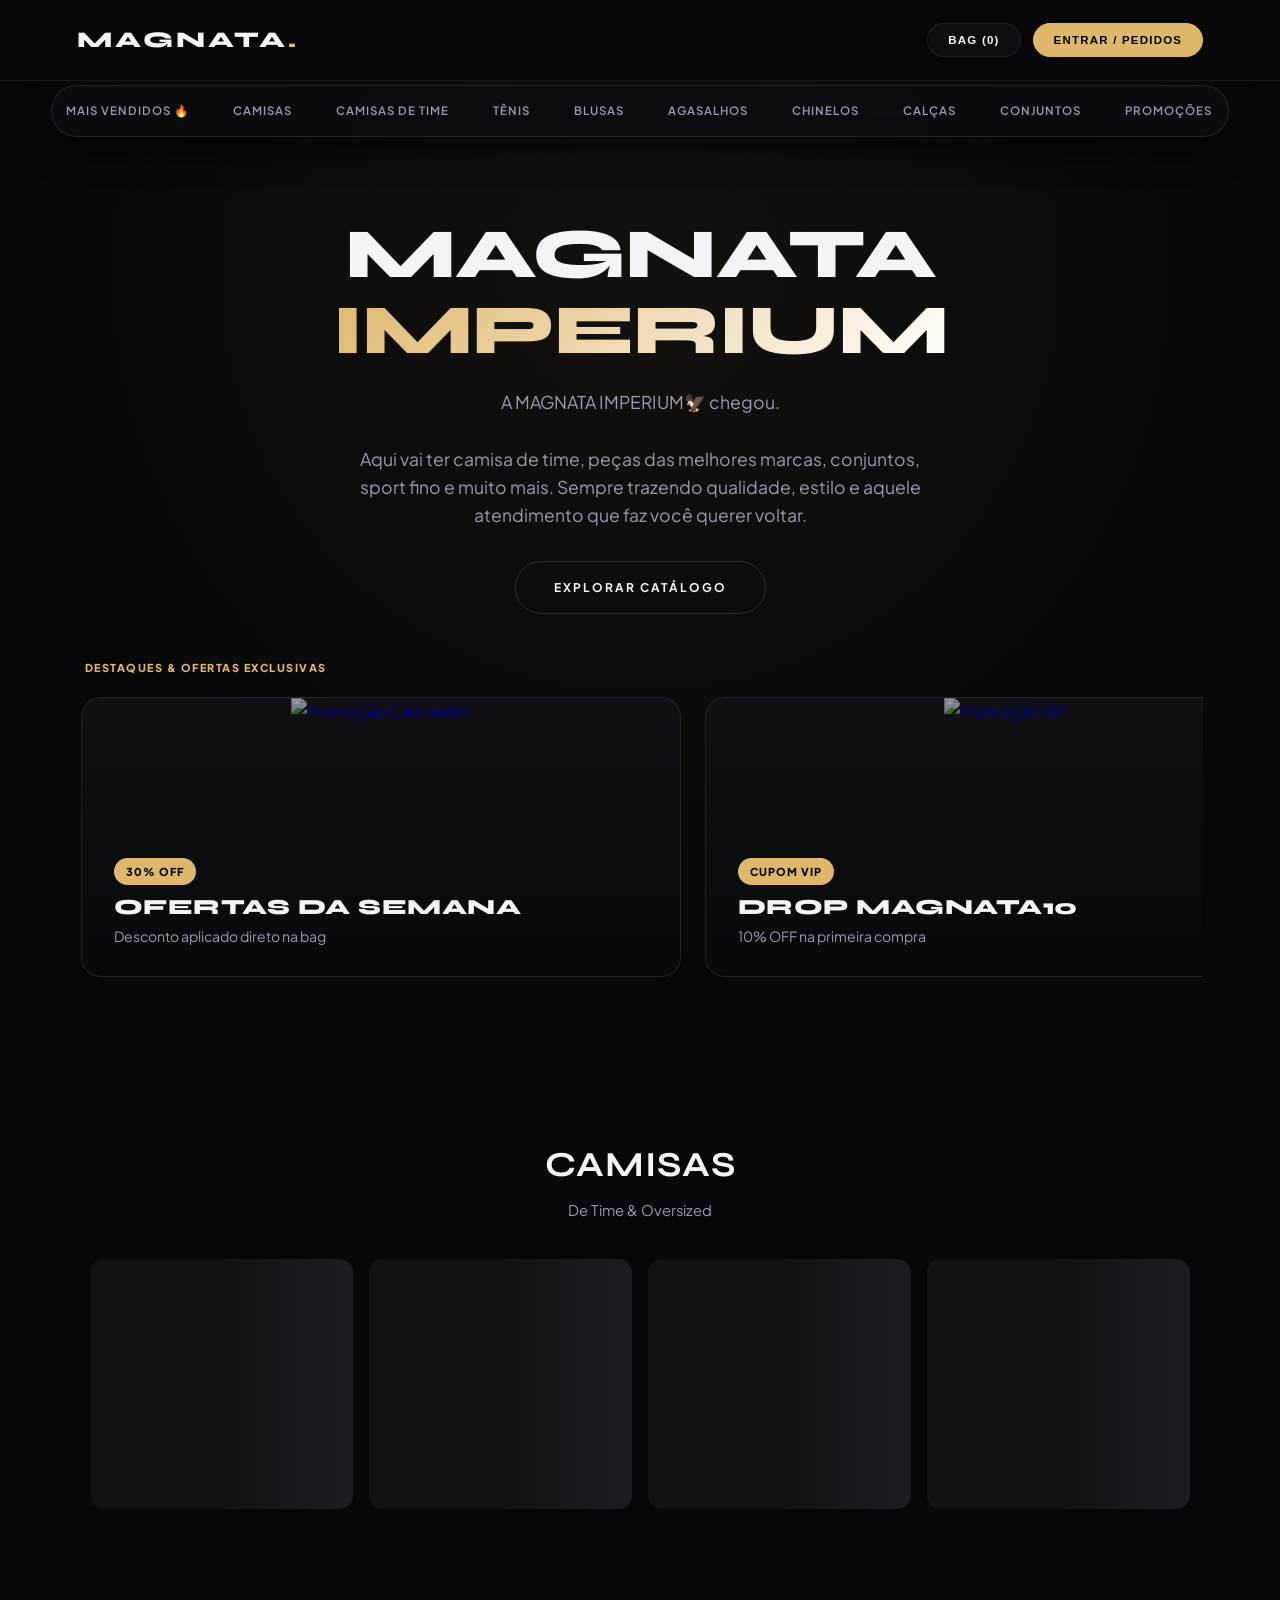
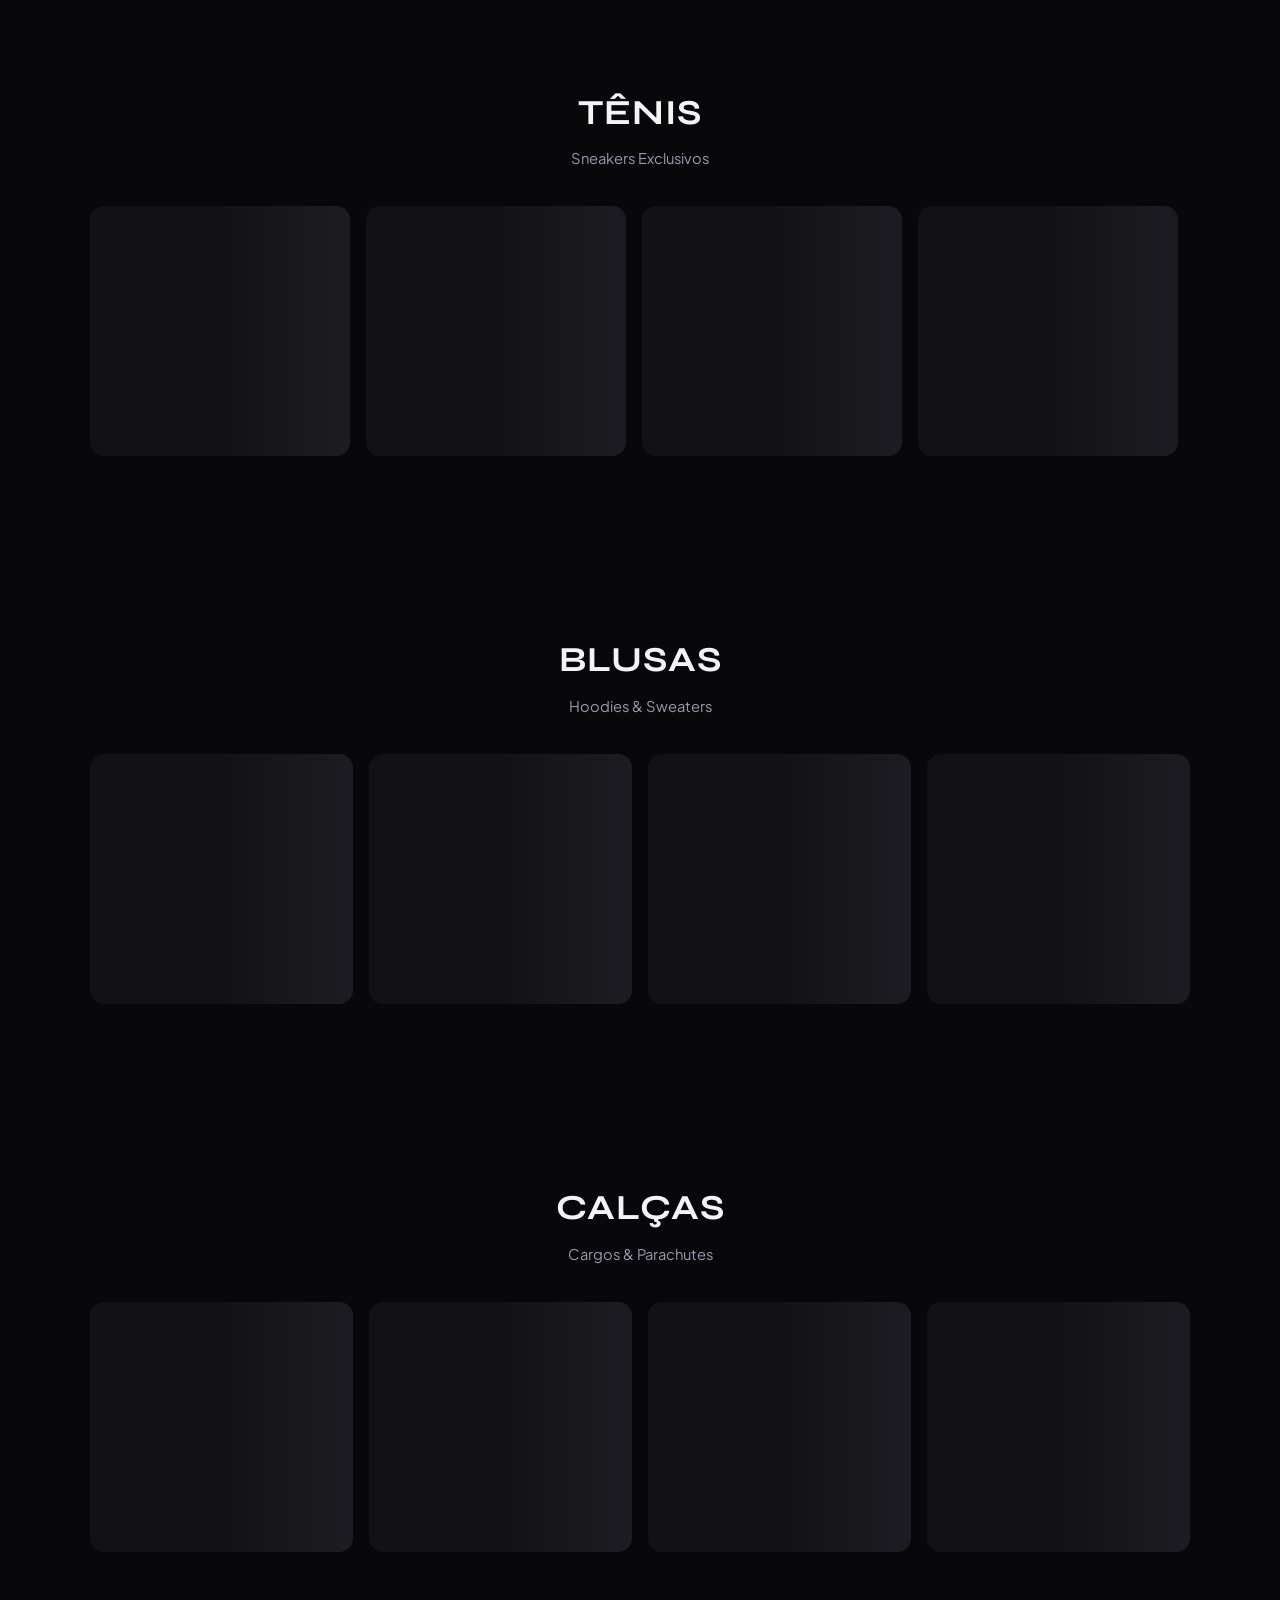
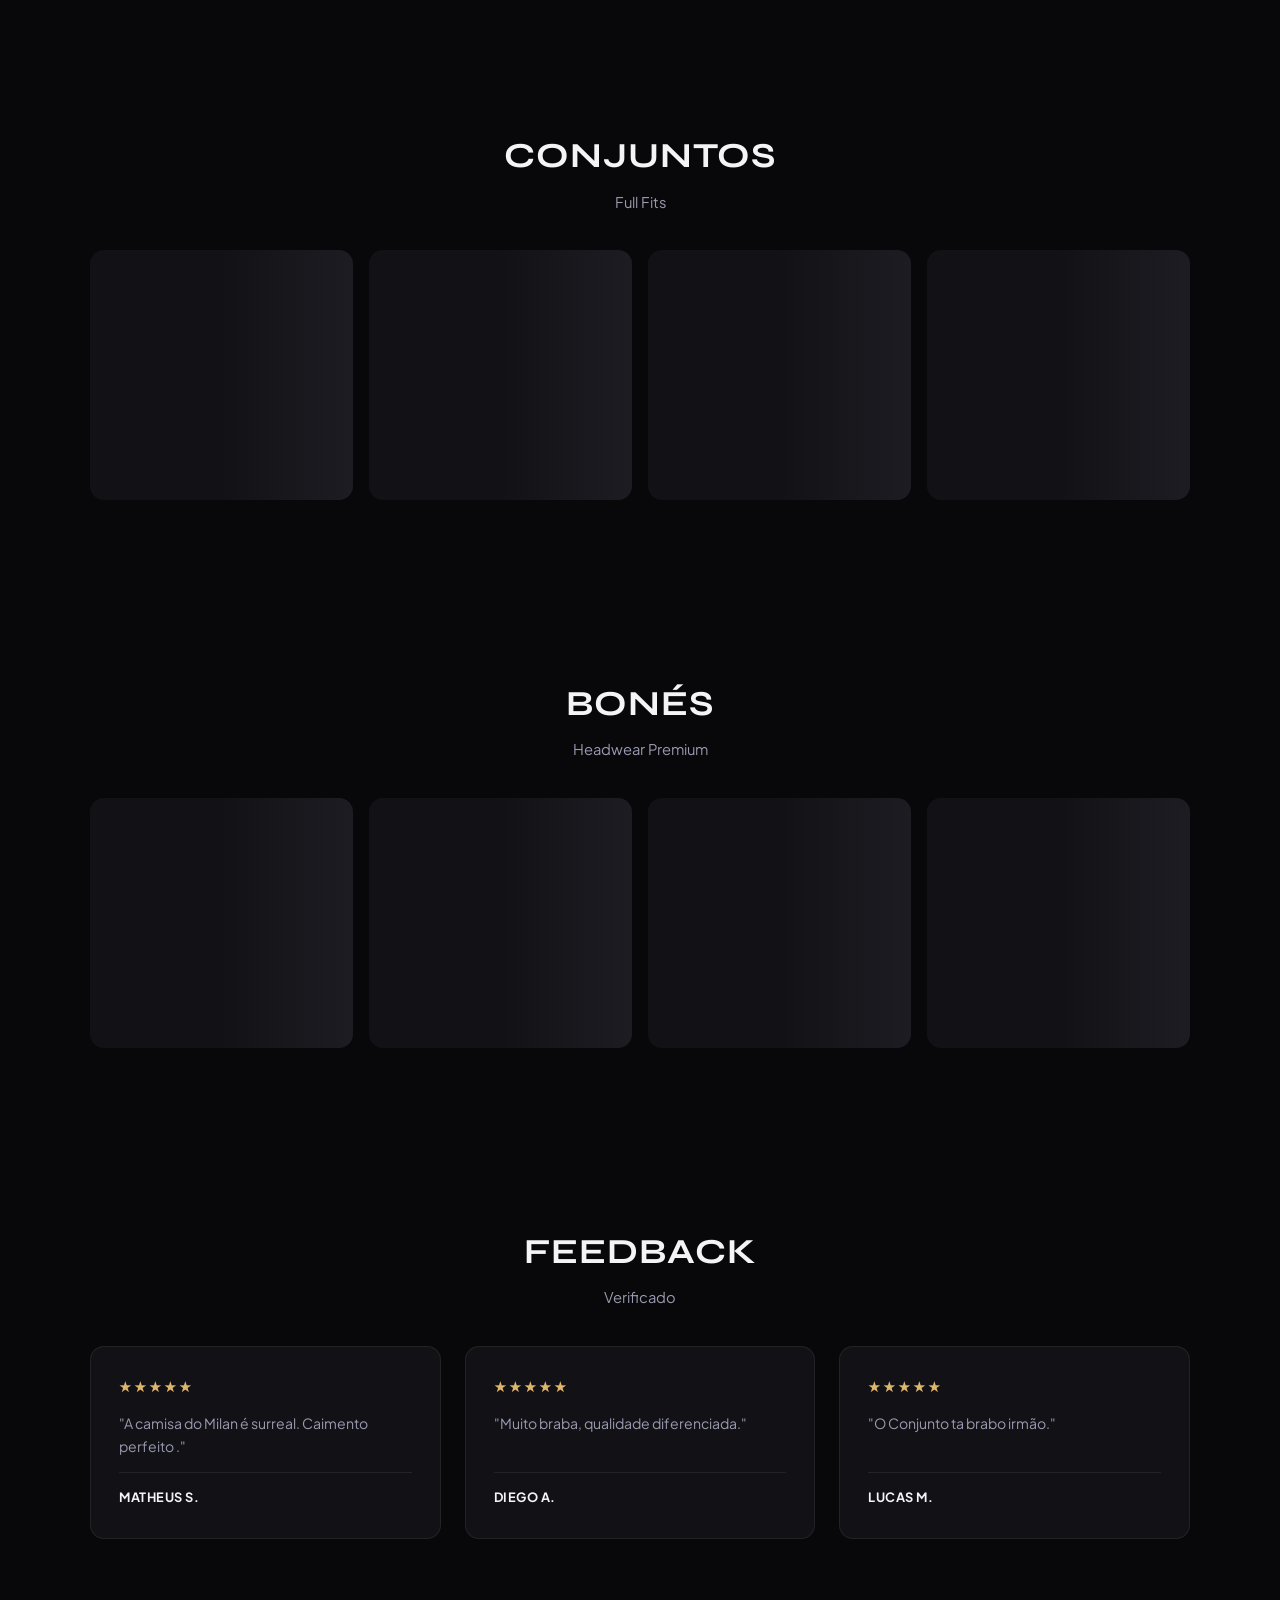
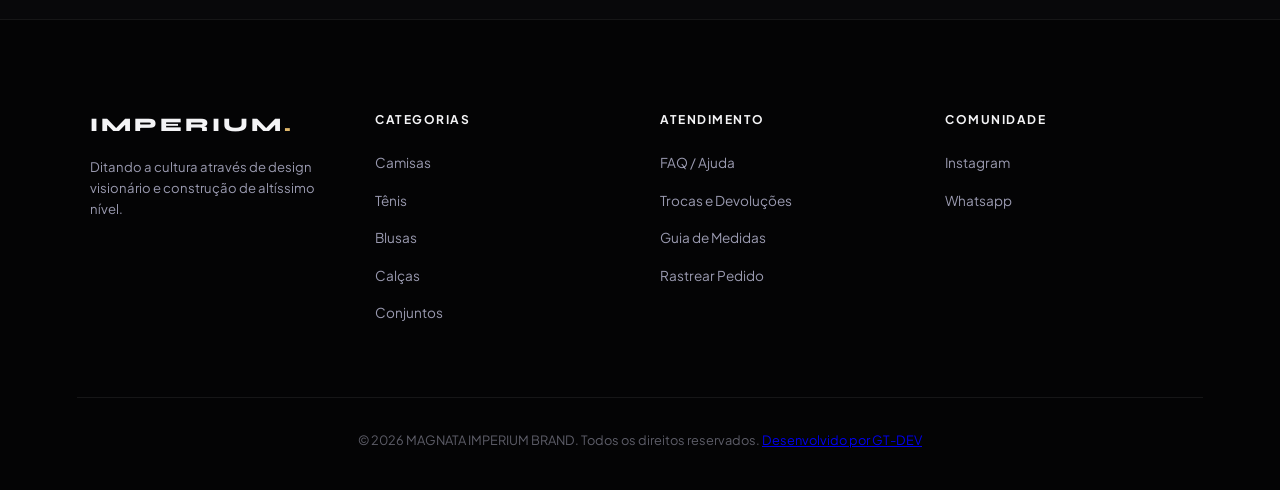
==== commit 38f12baa: "add instagram gt dev" ====
--- a/index.html
+++ b/index.html
@@ -224,7 +224,7 @@
             </div>
         </div>
         <div class="footer-bottom">
-            <p>&copy; 2026 MAGNATA IMPERIUM BRAND. Todos os direitos reservados. Desenvolvido por GT-DEV</p>
+            <p>&copy; 2026 MAGNATA IMPERIUM BRAND. Todos os direitos reservados. <a href="https://www.instagram.com/gustavo.frontend_"> Desenvolvido por GT-DEV</a></p>
         </div>
     </footer>
 
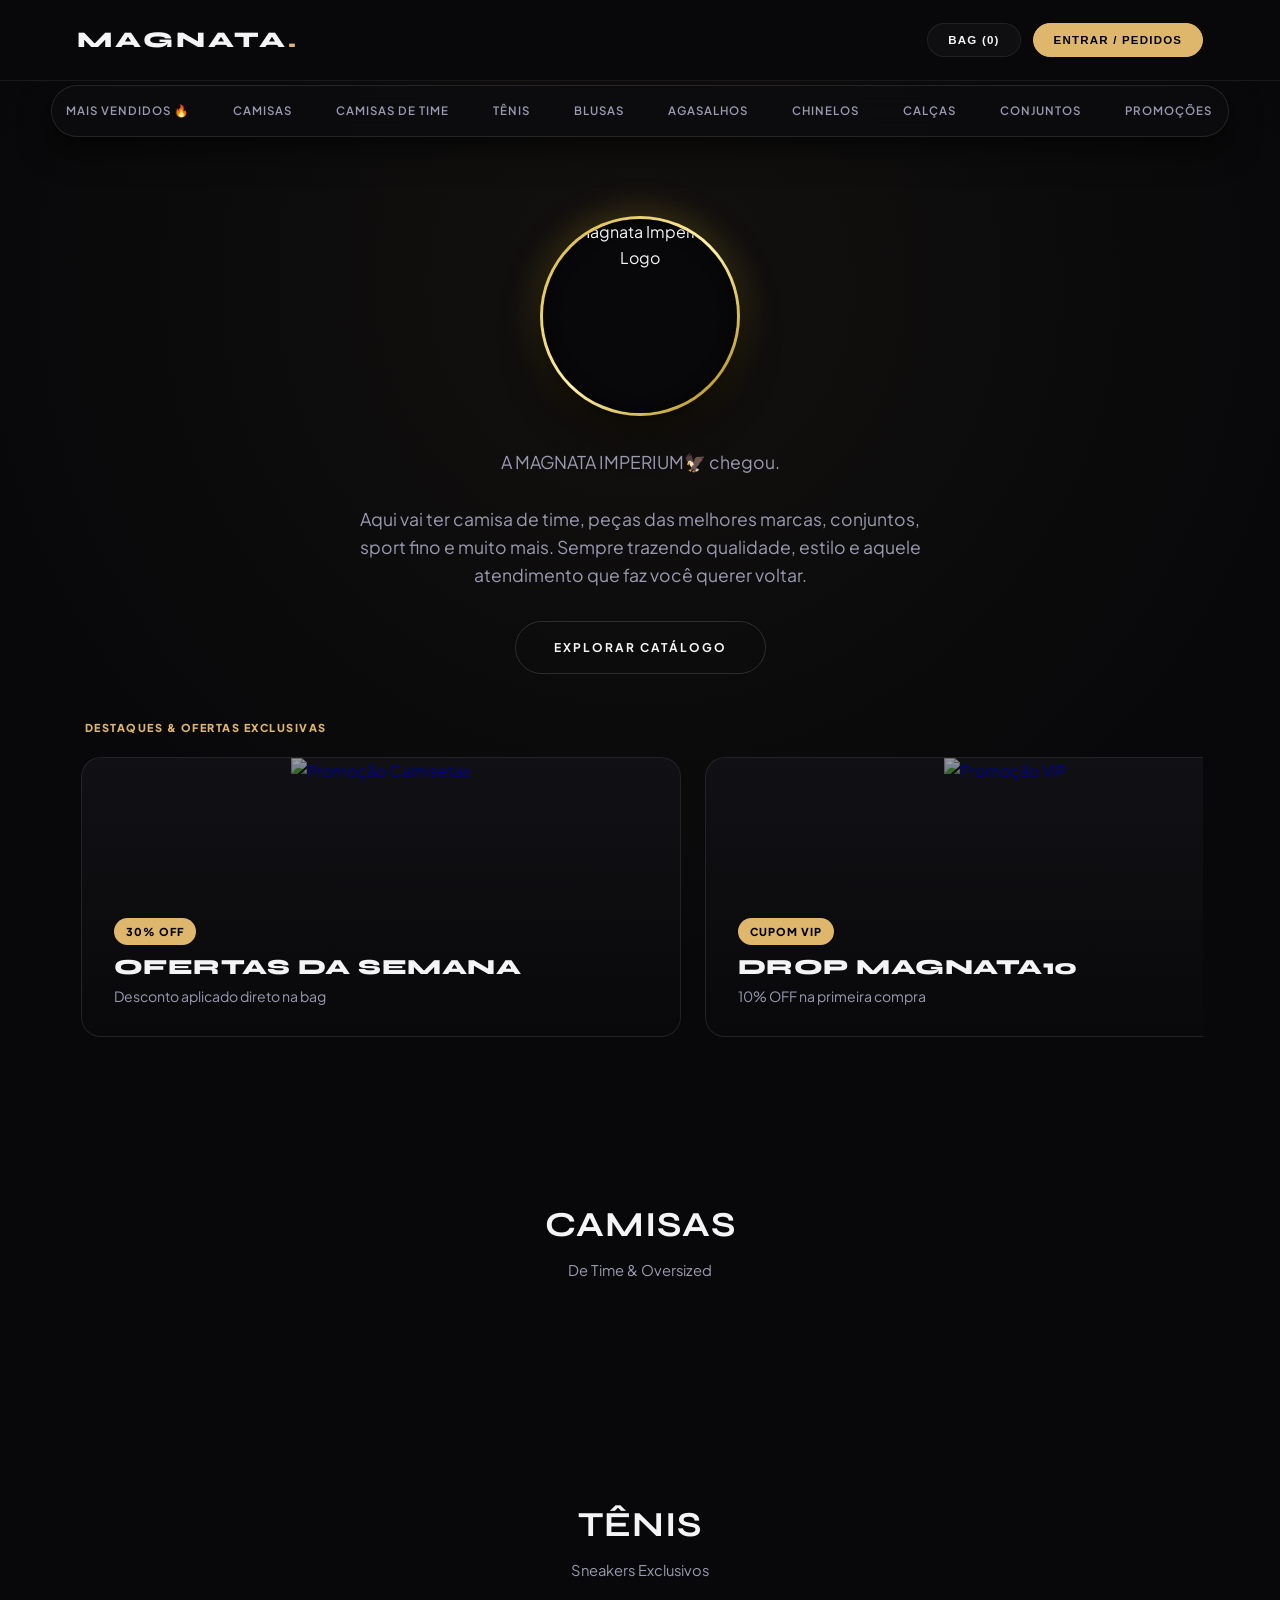
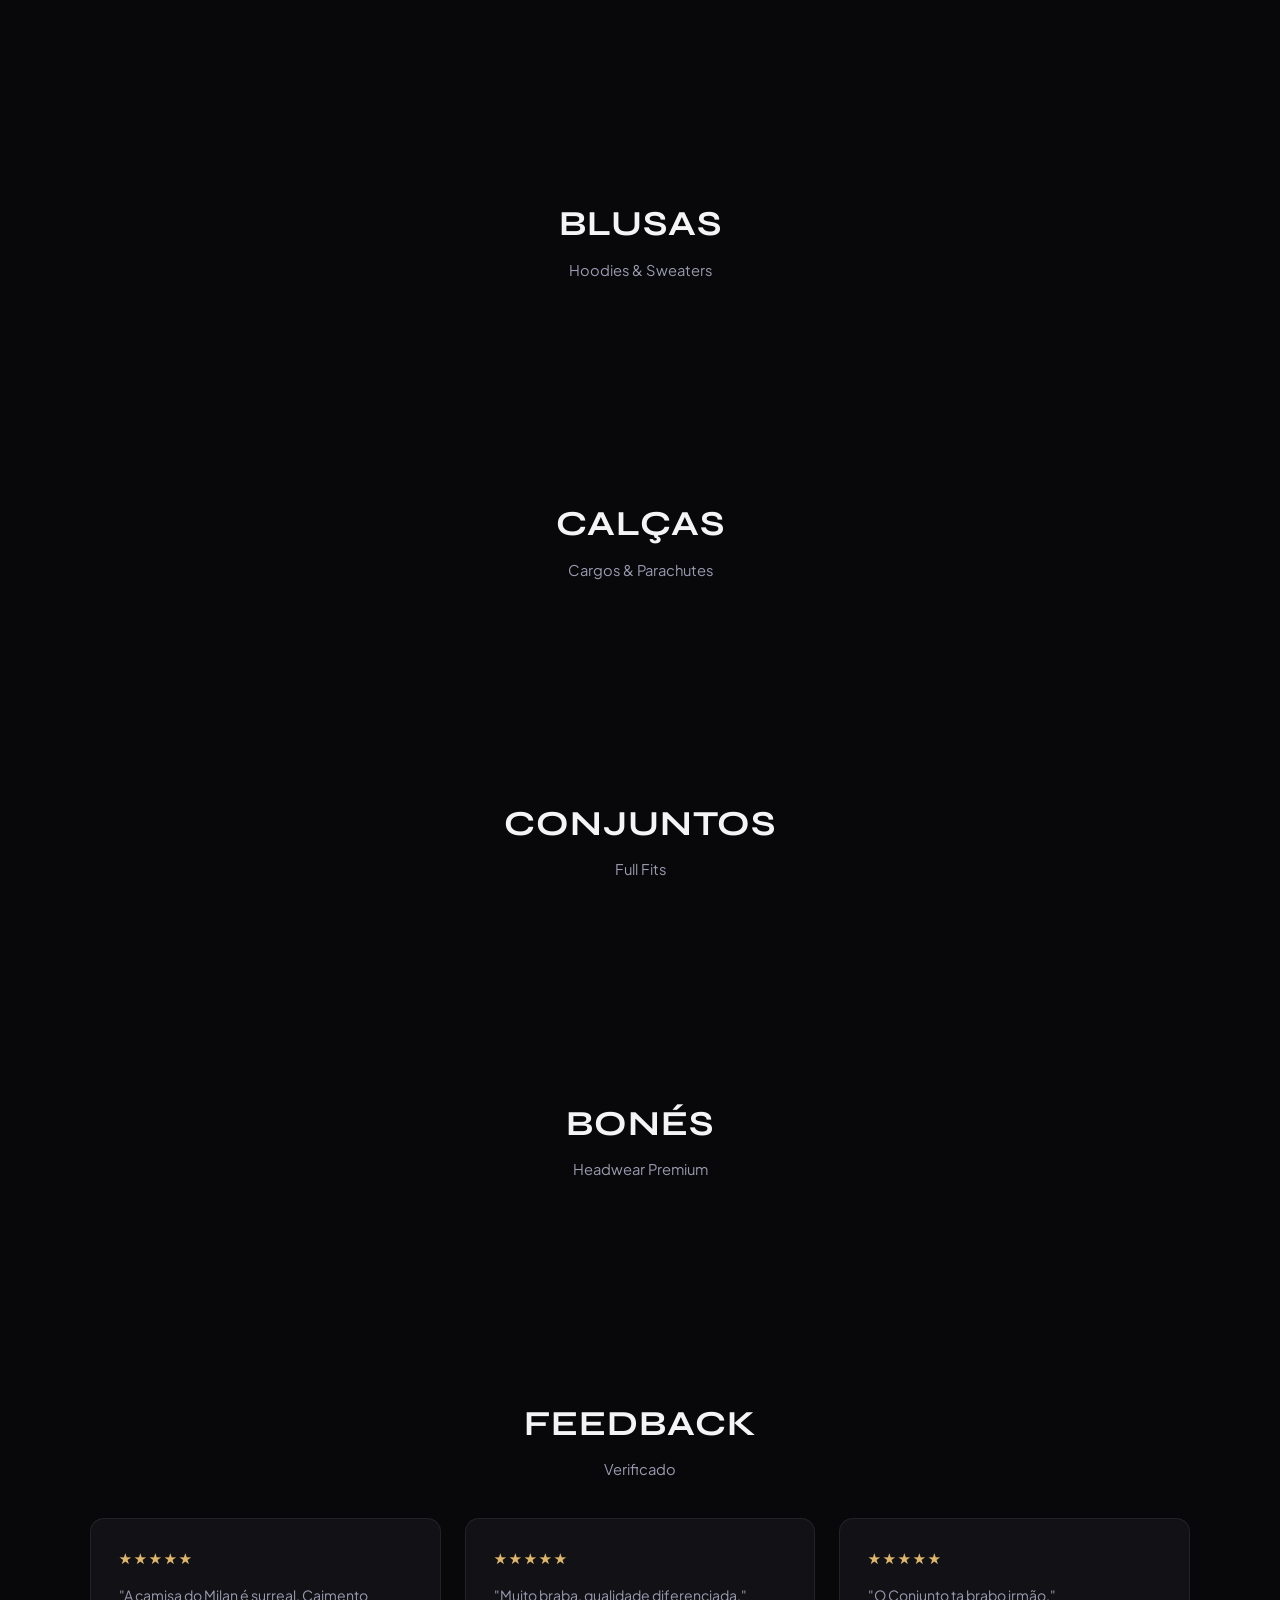
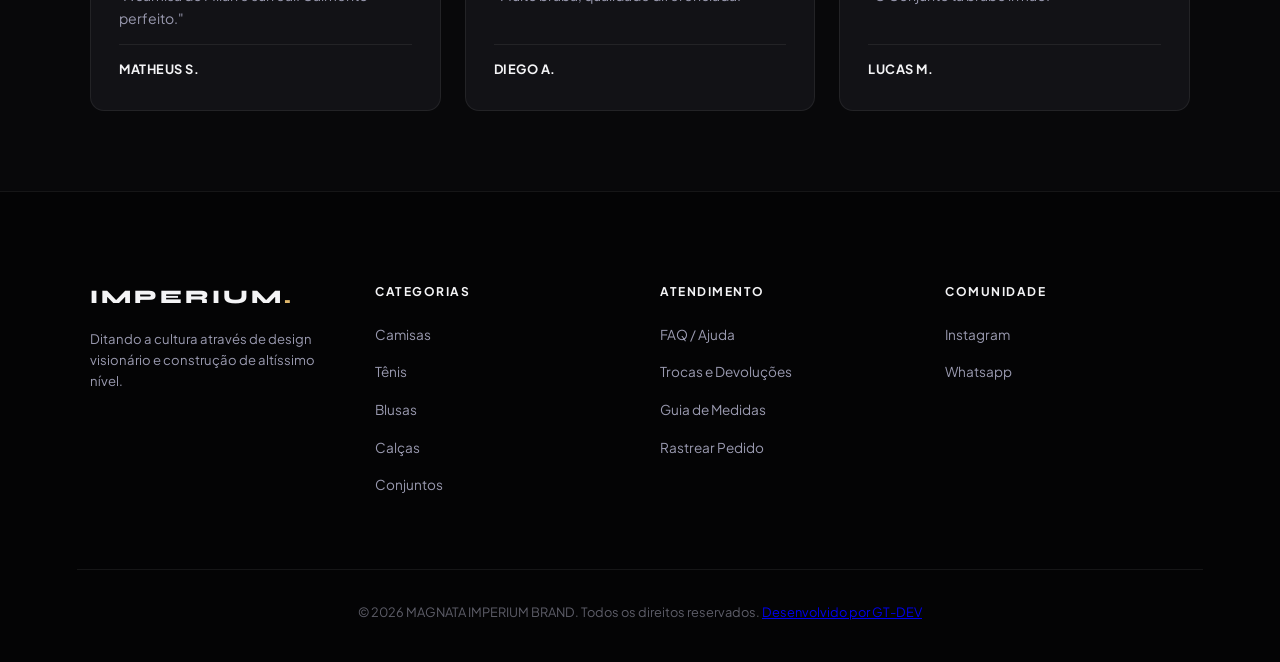
==== commit 2fcd20c6: "adicionando separaçao de categorias (adm) e troca logo marca" ====
--- a/index.html
+++ b/index.html
@@ -9,14 +9,10 @@
     <link rel="preconnect" href="https://fonts.googleapis.com">
     <link rel="preconnect" href="https://fonts.gstatic.com" crossorigin>
     <link href="https://fonts.googleapis.com/css2?family=Plus+Jakarta+Sans:wght@300;400;500;600;700;800&family=Syne:wght@500;700;800&display=swap" rel="stylesheet">
-<link rel="stylesheet" href="style.css">
+    <link rel="stylesheet" href="style.css">
 </head>
     
-
-    
 <body>
-
-
 
     <div id="toast" class="toast">Item Adicionado</div>
     <div class="overlay" id="overlay" onclick="closeAllModals()"></div>
@@ -37,7 +33,6 @@
         <a href="#mais-vendidos-grid" class="quick-select-btn">Mais Vendidos 🔥</a>
         <a href="#camisas" class="quick-select-btn">Camisas</a>
         <a href="#camisas-time-grid" class="quick-select-btn">Camisas De Time</a>
-        <!-- Tênis movido para ficar logo após Camisas -->
         <a href="#tenis" class="quick-select-btn">Tênis</a>
         <a href="#blusas" class="quick-select-btn">Blusas</a>
         <a href="#agasalhos-grid" class="quick-select-btn">Agasalhos</a>
@@ -45,12 +40,14 @@
         <a href="#calcas" class="quick-select-btn">Calças</a>
         <a href="#conjuntos" class="quick-select-btn">Conjuntos</a>
         <a href="#promocoes-grid" class="quick-select-btn">Promoções</a>
-         <a href="#bones-grid" class="quick-select-btn">Bonés</a>
+        <a href="#bones-grid" class="quick-select-btn">Bonés</a>
     </nav>
 
     <!-- Hero Section -->
     <section id="hero">
-        <h1>Magnata <span>Imperium</span></h1>
+        <!-- SOMENTE ESTA LOGO FOI ALTERADA (Substituindo o H1) -->
+        <img src="https://scontent-gru2-2.xx.fbcdn.net/v/t1.15752-9/756682778_1768614744328024_4516698446308594190_n.jpg?stp=dst-jpg_s960x960_tt6&_nc_cat=106&ccb=1-7&_nc_sid=9f807c&_nc_ohc=AmMyavL3W5YQ7kNvwHAsI2h&_nc_oc=Ado4swuVwnCTdoI_qhgciIK7qfSuU_8Wzfyfo2NfVjn7gfJxmzpJSHzEmCCikrew4qY&_nc_zt=23&_nc_ht=scontent-gru2-2.xx&_nc_ss=7b6a8&oh=03_Q7cD6AE_7H8H69DYRJj7rW82u8nG7OAjNq6uSoJMK1Y4UKSbng&oe=6A9BB2C2" alt="Magnata Imperium Logo" class="hero-logo">
+        
         <p>A MAGNATA IMPERIUM🦅 chegou. <br> <br>
             Aqui vai ter camisa de time, peças das melhores marcas, conjuntos, sport fino e muito mais. Sempre trazendo qualidade, estilo e aquele atendimento que faz você querer voltar.
         </p>
@@ -98,70 +95,65 @@
 
     <!-- Seções de Produtos -->
     
-    <!-- 1. CAMISAS (De Time incluídas no Título) -->
     <section id="camisas" class="category-section">
         <h2 class="category-title">Camisas <span>De Time & Oversized</span></h2>
         <div class="grid" id="camisas-grid">
-            <div class="card skeleton" style="height: 250px;"></div>
-            <div class="card skeleton" style="height: 250px;"></div>
-            <div class="card skeleton" style="height: 250px;"></div>
-            <div class="card skeleton" style="height: 250px;"></div>
+            <div class="card skeleton"></div>
+            <div class="card skeleton"></div>
+            <div class="card skeleton"></div>
+            <div class="card skeleton"></div>
         </div>
     </section>
 
-    <!-- 2. TÊNIS (Movido para baixo de Camisas e com a classe scroll-horizontal adicionada) -->
     <section id="tenis" class="category-section">
         <h2 class="category-title">Tênis <span>Sneakers Exclusivos</span></h2>
-        <!-- A classe scroll-horizontal foi adicionada. O ID foi mantido para o seu JS funcionar perfeitamente -->
         <div class="scroll-horizontal" id="tenis-grid">
-            <div class="card skeleton" style="height: 250px;"></div>
-            <div class="card skeleton" style="height: 250px;"></div>
-            <div class="card skeleton" style="height: 250px;"></div>
-            <div class="card skeleton" style="height: 250px;"></div>
-            <!-- Adicionei mais skeletons de exemplo para já ver o scroll funcionando -->
-            <div class="card skeleton" style="height: 250px;"></div>
-            <div class="card skeleton" style="height: 250px;"></div>
+            <div class="card skeleton"></div>
+            <div class="card skeleton"></div>
+            <div class="card skeleton"></div>
+            <div class="card skeleton"></div>
+            <div class="card skeleton"></div>
+            <div class="card skeleton"></div>
         </div>
     </section>
 
-    <!-- DEMAIS CATEGORIAS -->
     <section id="blusas" class="category-section">
         <h2 class="category-title">Blusas <span>Hoodies & Sweaters</span></h2>
         <div class="grid" id="blusas-grid">
-            <div class="card skeleton" style="height: 250px;"></div>
-            <div class="card skeleton" style="height: 250px;"></div>
-            <div class="card skeleton" style="height: 250px;"></div>
-            <div class="card skeleton" style="height: 250px;"></div>
+            <div class="card skeleton"></div>
+            <div class="card skeleton"></div>
+            <div class="card skeleton"></div>
+            <div class="card skeleton"></div>
         </div>
     </section>
 
     <section id="calcas" class="category-section">
         <h2 class="category-title">Calças <span>Cargos & Parachutes</span></h2>
         <div class="grid" id="calcas-grid">
-            <div class="card skeleton" style="height: 250px;"></div>
-            <div class="card skeleton" style="height: 250px;"></div>
-            <div class="card skeleton" style="height: 250px;"></div>
-            <div class="card skeleton" style="height: 250px;"></div>
+            <div class="card skeleton"></div>
+            <div class="card skeleton"></div>
+            <div class="card skeleton"></div>
+            <div class="card skeleton"></div>
         </div>
     </section>
 
     <section id="conjuntos" class="category-section">
         <h2 class="category-title">Conjuntos <span>Full Fits</span></h2>
         <div class="grid" id="conjuntos-grid">
-            <div class="card skeleton" style="height: 250px;"></div>
-            <div class="card skeleton" style="height: 250px;"></div>
-            <div class="card skeleton" style="height: 250px;"></div>
-            <div class="card skeleton" style="height: 250px;"></div>
+            <div class="card skeleton"></div>
+            <div class="card skeleton"></div>
+            <div class="card skeleton"></div>
+            <div class="card skeleton"></div>
         </div>
     </section>
 
     <section id="bones" class="category-section">
         <h2 class="category-title">Bonés <span>Headwear Premium</span></h2>
         <div class="grid" id="bones-grid">
-            <div class="card skeleton" style="height: 250px;"></div>
-            <div class="card skeleton" style="height: 250px;"></div>
-            <div class="card skeleton" style="height: 250px;"></div>
-            <div class="card skeleton" style="height: 250px;"></div>
+            <div class="card skeleton"></div>
+            <div class="card skeleton"></div>
+            <div class="card skeleton"></div>
+            <div class="card skeleton"></div>
         </div>
     </section>
 
@@ -171,7 +163,7 @@
         <div class="testimonials-grid">
             <div class="testimonial-card">
                 <div class="testimonial-stars">★★★★★</div>
-                <p class="testimonial-text">"A camisa do Milan é surreal. Caimento perfeito ."</p>
+                <p class="testimonial-text">"A camisa do Milan é surreal. Caimento perfeito."</p>
                 <div class="testimonial-user"><strong>Matheus S.</strong><span class="testimonial-verified"></span></div>
             </div>
             <div class="testimonial-card">
@@ -217,9 +209,7 @@
                 <h4>Comunidade</h4>
                 <ul>
                     <li><a href="https://www.instagram.com/magnataimperium" target="_blank">Instagram</a></li>
-                    <li>
-  <a href="https://wa.me/5511913343593?text=Olá!%20Gostaria%20de%20tirar%20uma%20dúvida." target="_blank">Whatsapp</a>
-</li>
+                    <li><a href="https://wa.me/5511913343593?text=Olá!%20Gostaria%20de%20tirar%20uma%20dúvida." target="_blank">Whatsapp</a></li>
                 </ul>
             </div>
         </div>
--- a/style.css
+++ b/style.css
@@ -831,4 +831,123 @@
 
     .card-info { padding: 10px; }
     .modal-center { padding: 20px; width: 94%; }
+}
+
+
+
+/* ==========================================================================
+   ESTILO DA LOGOMARCA - REDONDA & EXPANDIDA (HERO LOGO LUXURY)
+   ========================================================================== */
+
+.hero-logo {
+    /* Variáveis de Dimensionamento e Cores */
+    --logo-size: 200px; /* Aumentado para destaque na seção hero */
+    --border-gold-grad: linear-gradient(135deg, #d4af37 0%, #fff3a8 50%, #aa820a 100%);
+    --glow-primary: rgba(212, 175, 55, 0.35);
+    --glow-intense: rgba(212, 175, 55, 0.75);
+    --shadow-dark: rgba(0, 0, 0, 0.95);
+
+    /* Formato Redondo Perfeito */
+    display: block;
+    width: var(--logo-size);
+    height: var(--logo-size);
+    border-radius: 50%;
+    object-fit: cover; /* Ajusta a imagem dentro do círculo sem distorcer */
+    margin: 0 auto 32px auto;
+
+    /* Moldura Borda Dourada Estilo Medalhão */
+    border: 3px solid transparent;
+    background-image: 
+        linear-gradient(var(--bg, #09090b), var(--bg, #09090b)), 
+        var(--border-gold-grad);
+    background-origin: border-box;
+    background-clip: padding-box, border-box;
+
+    /* Profundidade, Sombras & Aura Dourada (Glow) */
+    box-shadow: 
+        0 16px 36px var(--shadow-dark),
+        0 0 35px var(--glow-primary),
+        inset 0 0 15px rgba(0, 0, 0, 0.8);
+
+    /* Alta Performance de Animação GPU */
+    backface-visibility: hidden;
+    transform: translate3d(0, 0, 0);
+    will-change: transform, box-shadow;
+
+    /* Animação de Surgimento + Flutuação Suave */
+    animation: 
+        logoEntrance 1s cubic-bezier(0.16, 1, 0.3, 1) forwards,
+        logoFloat 6s ease-in-out infinite 1s;
+
+    transition: 
+        transform 0.4s cubic-bezier(0.16, 1, 0.3, 1), 
+        box-shadow 0.4s cubic-bezier(0.16, 1, 0.3, 1);
+}
+
+/* Interatividade ao Passar o Mouse (Hover) */
+.hero-logo:hover {
+    cursor: pointer;
+    transform: translate3d(0, -8px, 0) scale(1.05);
+    box-shadow: 
+        0 24px 48px var(--shadow-dark),
+        0 0 60px var(--glow-intense),
+        inset 0 0 20px rgba(212, 175, 55, 0.3);
+}
+
+/* Feedback Tátil ao Clicar */
+.hero-logo:active {
+    transform: translate3d(0, -2px, 0) scale(0.97);
+    transition: transform 0.1s ease;
+}
+
+/* Keyframes: Entrada em Tela com Desfocagem */
+@keyframes logoEntrance {
+    0% {
+        opacity: 0;
+        transform: translate3d(0, -30px, 0) scale(0.85);
+        filter: blur(10px);
+    }
+    100% {
+        opacity: 1;
+        transform: translate3d(0, 0, 0) scale(1);
+        filter: blur(0);
+    }
+}
+
+/* Keyframes: Flutuação Orquestrada */
+@keyframes logoFloat {
+    0%, 100% {
+        transform: translate3d(0, 0, 0);
+    }
+    50% {
+        transform: translate3d(0, -6px, 0);
+        box-shadow: 
+            0 20px 40px var(--shadow-dark),
+            0 0 45px var(--glow-primary),
+            inset 0 0 15px rgba(0, 0, 0, 0.8);
+    }
+}
+
+/* Adaptabilidade Responsiva (Mobile / Tablets) */
+@media (max-width: 768px) {
+    .hero-logo {
+        --logo-size: 150px;
+        margin-bottom: 24px;
+        border-width: 2px;
+    }
+}
+
+@media (max-width: 480px) {
+    .hero-logo {
+        --logo-size: 125px;
+        margin-bottom: 20px;
+    }
+}
+
+/* Acessibilidade */
+@media (prefers-reduced-motion: reduce) {
+    .hero-logo {
+        animation: none;
+        transition: none;
+    }
 }
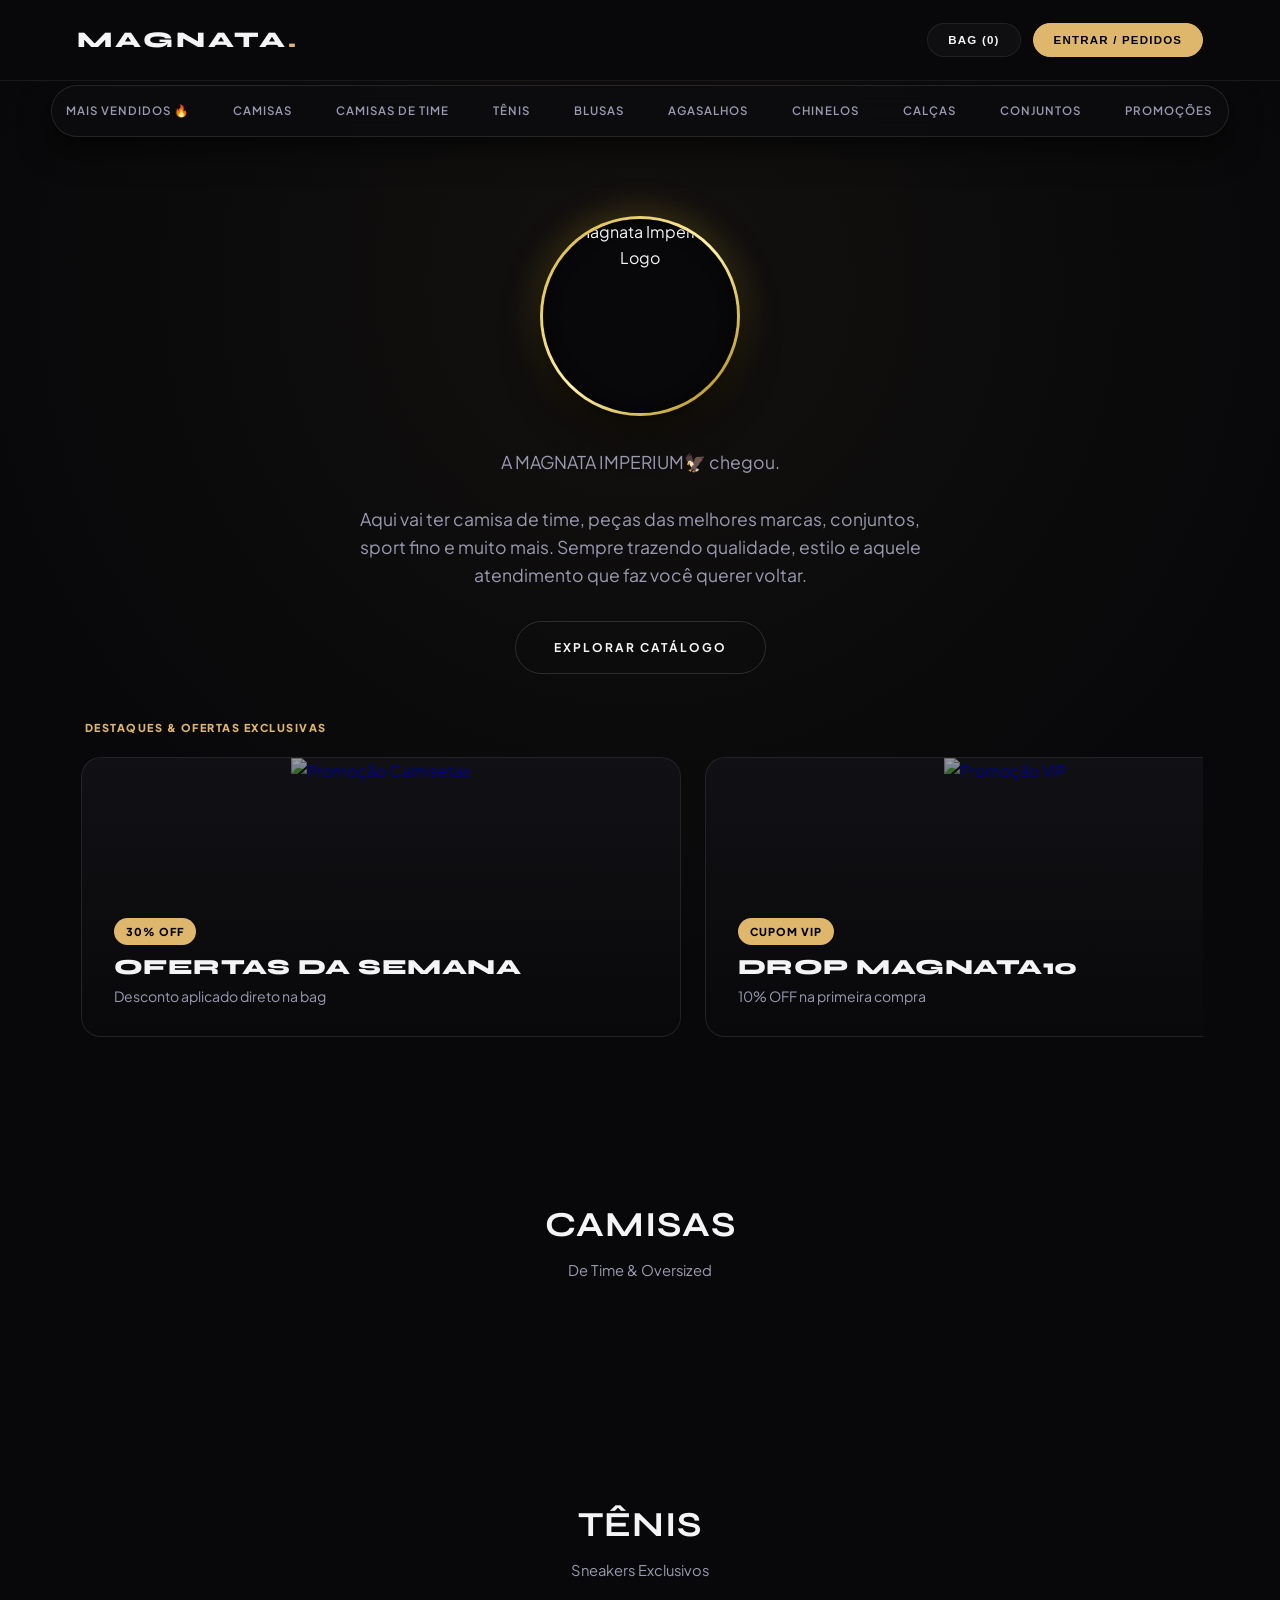
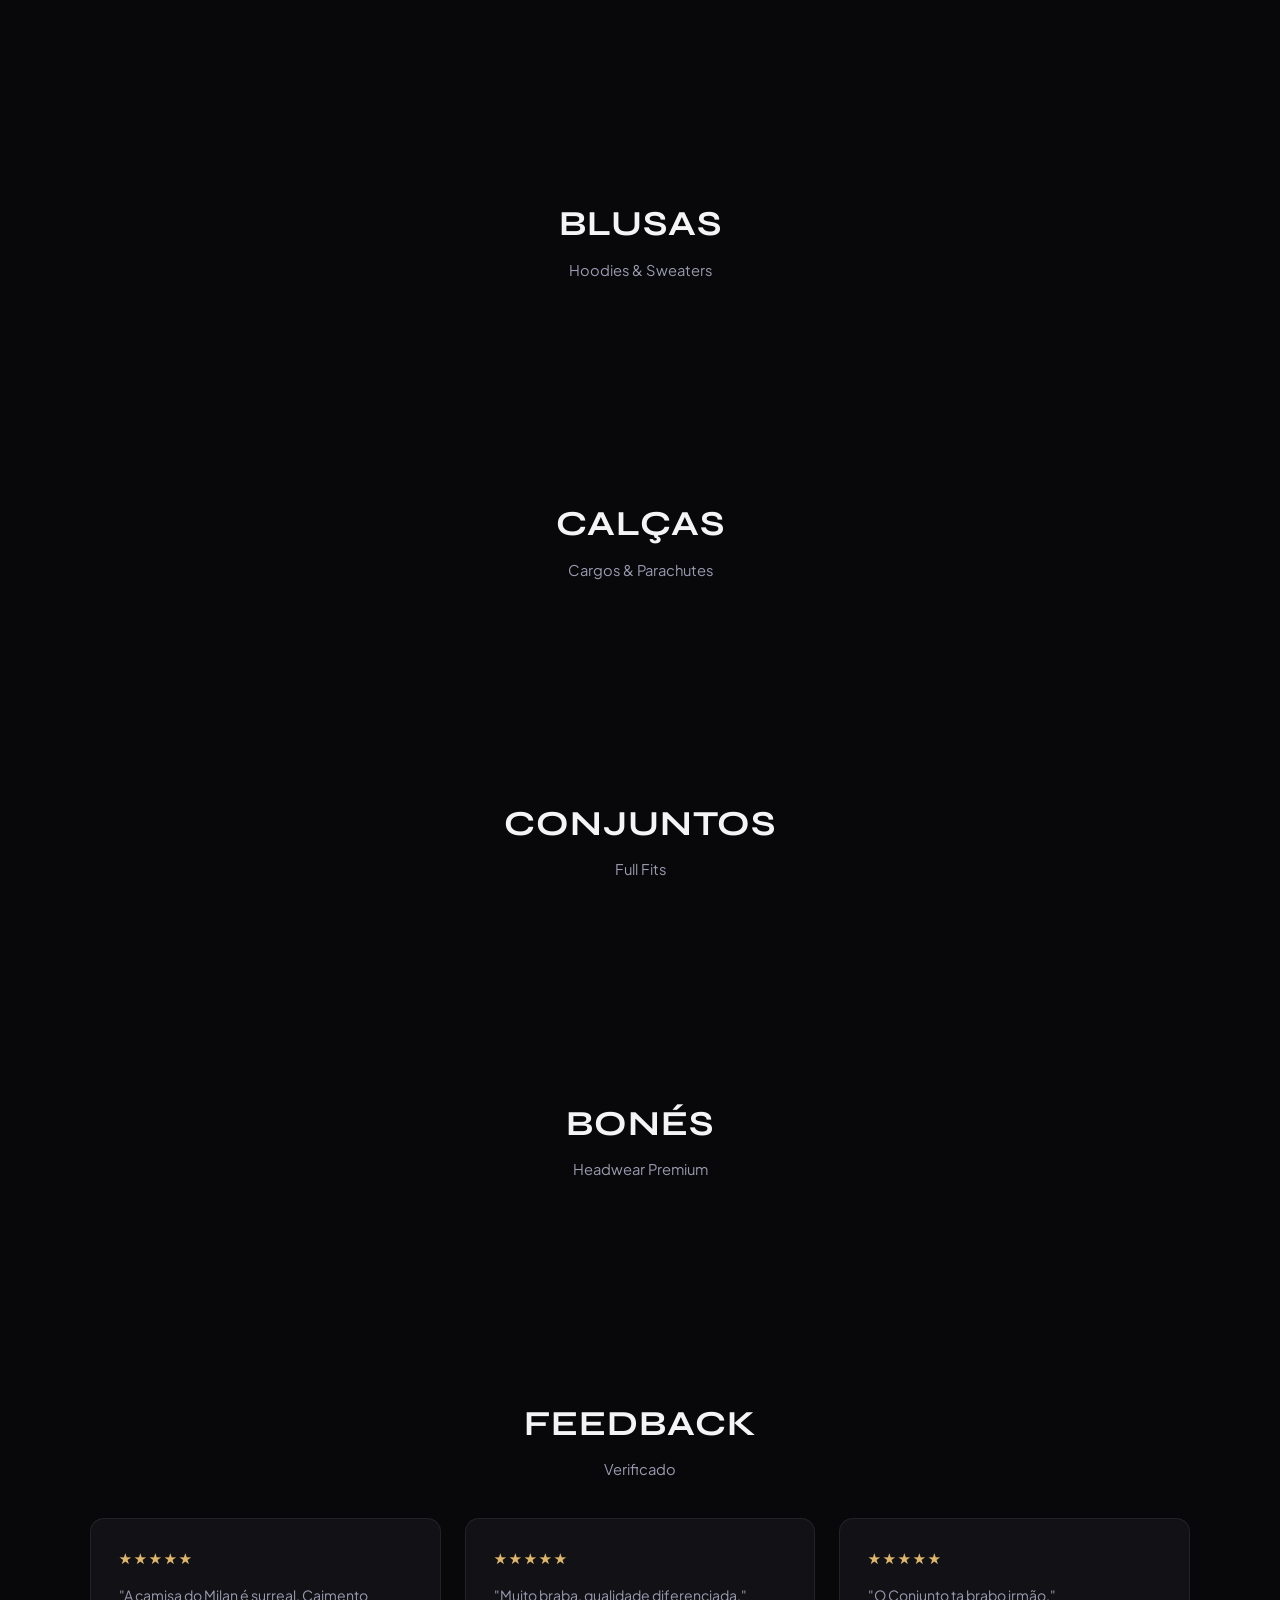
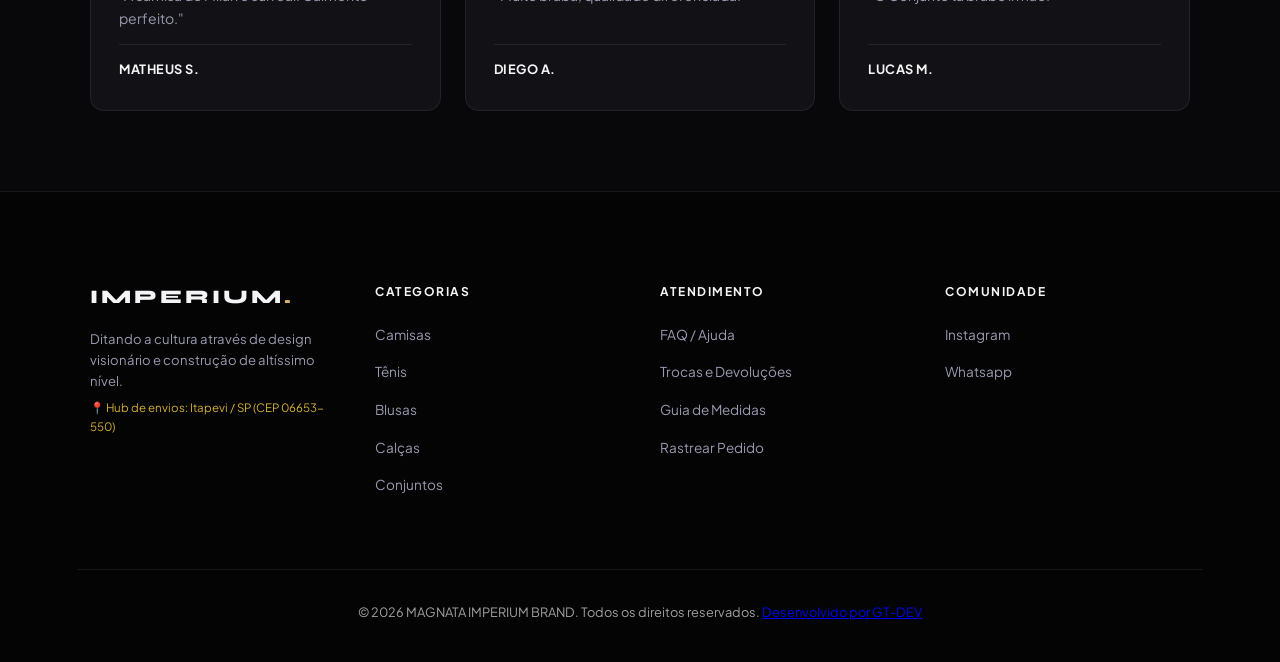
==== commit 7511f23f: "add calculo de frete" ====
--- a/index.html
+++ b/index.html
@@ -10,6 +10,226 @@
     <link rel="preconnect" href="https://fonts.gstatic.com" crossorigin>
     <link href="https://fonts.googleapis.com/css2?family=Plus+Jakarta+Sans:wght@300;400;500;600;700;800&family=Syne:wght@500;700;800&display=swap" rel="stylesheet">
     <link rel="stylesheet" href="style.css">
+
+    <!-- CSS EMBUTIDO: DESIGN ULTRA PREMIUM PARA FRETE E ELEMENTOS -->
+    <style>
+        :root {
+            --gold-primary: #d4af37;
+            --gold-light: #f3e5ab;
+            --gold-glow: rgba(212, 175, 55, 0.25);
+            --bg-dark: #0d0d0d;
+            --bg-card: #161616;
+            --border-glow: rgba(212, 175, 55, 0.2);
+            --text-muted: #a0a0a0;
+        }
+
+        /* Barra de Progresso do Frete Grátis */
+        .free-shipping-container {
+            background: linear-gradient(135deg, rgba(22,22,22,0.9), rgba(10,10,10,0.95));
+            border: 1px solid var(--border-glow);
+            border-radius: 8px;
+            padding: 12px 14px;
+            margin: 12px 16px;
+            box-shadow: 0 4px 15px rgba(0,0,0,0.4);
+        }
+
+        .free-shipping-text {
+            font-size: 0.75rem;
+            color: #fff;
+            margin-bottom: 8px;
+            display: flex;
+            justify-content: space-between;
+            align-items: center;
+        }
+
+        .free-shipping-text strong {
+            color: var(--gold-primary);
+        }
+
+        .progress-bar-bg {
+            width: 100%;
+            height: 6px;
+            background: rgba(255, 255, 255, 0.1);
+            border-radius: 10px;
+            overflow: hidden;
+            position: relative;
+        }
+
+        .progress-bar-fill {
+            height: 100%;
+            background: linear-gradient(90deg, #d4af37, #f3e5ab);
+            width: 0%;
+            transition: width 0.4s ease-in-out;
+            box-shadow: 0 0 10px var(--gold-primary);
+        }
+
+        /* Caixa de Cálculo de Frete no Carrinho */
+        .cart-shipping-box-v2 {
+            padding: 16px;
+            background: #121212;
+            border-top: 1px solid rgba(255,255,255,0.08);
+            border-bottom: 1px solid rgba(255,255,255,0.08);
+        }
+
+        .shipping-title-row {
+            display: flex;
+            align-items: center;
+            justify-content: space-between;
+            margin-bottom: 10px;
+        }
+
+        .shipping-title-row label {
+            font-size: 0.73rem;
+            color: var(--gold-light);
+            text-transform: uppercase;
+            letter-spacing: 1px;
+            font-weight: 700;
+        }
+
+        .shipping-origin-badge {
+            font-size: 0.65rem;
+            background: rgba(212, 175, 55, 0.12);
+            color: var(--gold-primary);
+            padding: 2px 8px;
+            border-radius: 12px;
+            border: 1px solid rgba(212, 175, 55, 0.3);
+        }
+
+        .cep-input-group {
+            display: flex;
+            gap: 8px;
+        }
+
+        .cep-input-group input {
+            flex: 1;
+            background: #1a1a1a;
+            border: 1px solid rgba(255,255,255,0.15);
+            color: #fff;
+            padding: 10px 12px;
+            border-radius: 6px;
+            font-size: 0.82rem;
+            outline: none;
+            transition: border 0.3s ease;
+        }
+
+        .cep-input-group input:focus {
+            border-color: var(--gold-primary);
+            box-shadow: 0 0 8px var(--gold-glow);
+        }
+
+        .btn-calc-frete {
+            background: linear-gradient(135deg, #d4af37, #b8962e);
+            color: #000;
+            border: none;
+            padding: 10px 16px;
+            font-weight: 800;
+            font-size: 0.72rem;
+            border-radius: 6px;
+            cursor: pointer;
+            letter-spacing: 0.5px;
+            transition: all 0.3s ease;
+        }
+
+        .btn-calc-frete:hover {
+            transform: translateY(-1px);
+            filter: brightness(1.1);
+        }
+
+        /* Options do Frete (PAC e SEDEX Selectable Cards) */
+        .shipping-options-wrapper {
+            margin-top: 12px;
+            display: flex;
+            flex-direction: column;
+            gap: 8px;
+        }
+
+        .freight-option-card {
+            display: flex;
+            align-items: center;
+            justify-content: space-between;
+            padding: 10px 12px;
+            background: #1a1a1a;
+            border: 1px solid rgba(255, 255, 255, 0.08);
+            border-radius: 6px;
+            cursor: pointer;
+            transition: all 0.25s ease;
+        }
+
+        .freight-option-card:hover, .freight-option-card.selected {
+            border-color: var(--gold-primary);
+            background: rgba(212, 175, 55, 0.06);
+        }
+
+        .freight-option-left {
+            display: flex;
+            align-items: center;
+            gap: 10px;
+        }
+
+        .freight-radio-custom {
+            width: 14px;
+            height: 14px;
+            border-radius: 50%;
+            border: 2px solid rgba(255,255,255,0.3);
+            display: flex;
+            align-items: center;
+            justify-content: center;
+        }
+
+        .freight-option-card.selected .freight-radio-custom {
+            border-color: var(--gold-primary);
+        }
+
+        .freight-option-card.selected .freight-radio-custom::after {
+            content: '';
+            width: 7px;
+            height: 7px;
+            background: var(--gold-primary);
+            border-radius: 50%;
+        }
+
+        .freight-info-title {
+            font-size: 0.78rem;
+            font-weight: 700;
+            color: #fff;
+            display: block;
+        }
+
+        .freight-info-prazo {
+            font-size: 0.68rem;
+            color: var(--text-muted);
+        }
+
+        .freight-price-val {
+            font-size: 0.82rem;
+            font-weight: 800;
+            color: var(--gold-light);
+        }
+
+        .shipping-address-info {
+            font-size: 0.7rem;
+            color: var(--gold-primary);
+            margin-top: 8px;
+            display: flex;
+            align-items: center;
+            gap: 4px;
+        }
+
+        /* Spinner Loading */
+        .loader-spinner {
+            display: inline-block;
+            width: 14px;
+            height: 14px;
+            border: 2px solid rgba(255,255,255,.3);
+            border-radius: 50%;
+            border-top-color: var(--gold-primary);
+            animation: spin 0.8s linear infinite;
+        }
+
+        @keyframes spin {
+            to { transform: rotate(360deg); }
+        }
+    </style>
 </head>
     
 <body>
@@ -45,7 +265,6 @@
 
     <!-- Hero Section -->
     <section id="hero">
-        <!-- SOMENTE ESTA LOGO FOI ALTERADA (Substituindo o H1) -->
         <img src="https://scontent-gru2-2.xx.fbcdn.net/v/t1.15752-9/756682778_1768614744328024_4516698446308594190_n.jpg?stp=dst-jpg_s960x960_tt6&_nc_cat=106&ccb=1-7&_nc_sid=9f807c&_nc_ohc=AmMyavL3W5YQ7kNvwHAsI2h&_nc_oc=Ado4swuVwnCTdoI_qhgciIK7qfSuU_8Wzfyfo2NfVjn7gfJxmzpJSHzEmCCikrew4qY&_nc_zt=23&_nc_ht=scontent-gru2-2.xx&_nc_ss=7b6a8&oh=03_Q7cD6AE_7H8H69DYRJj7rW82u8nG7OAjNq6uSoJMK1Y4UKSbng&oe=6A9BB2C2" alt="Magnata Imperium Logo" class="hero-logo">
         
         <p>A MAGNATA IMPERIUM🦅 chegou. <br> <br>
@@ -60,7 +279,6 @@
                 <small></small>
             </div>
             <div class="promo-carousel">
-                <!-- Promoção 1 -->
                 <a href="#camisas" class="promo-card">
                     <img src="https://scontent-gru2-1.xx.fbcdn.net/v/t1.15752-9/759039607_2128385391418331_3891957921703457709_n.jpg?stp=dst-jpg_s960x960_tt6&_nc_cat=109&ccb=1-7&_nc_sid=9f807c&_nc_ohc=nFHEtThIPGoQ7kNvwFQ5Fb2&_nc_oc=Ado0QeAUacy314jiIqomd3ulcUXdIei8b4oj2xMKfKjcyByYnEzURlWRvAeJJSswdwo&_nc_zt=23&_nc_ht=scontent-gru2-1.xx&_nc_ss=7b6a8&oh=03_Q7cD6AEz3XMPX-cMJO42xbL8x7g6VjIDP9aoP705LcPM-KGJmQ&oe=6A919F12" alt="Promoção Camisetas">
                     <div class="promo-content">
@@ -70,7 +288,6 @@
                     </div>
                 </a>
 
-                <!-- Promoção 2 -->
                 <a href="#conjuntos" class="promo-card">
                     <img src="https://scontent-gru2-2.xx.fbcdn.net/v/t1.15752-9/756958997_3704060449758346_6574816417812928921_n.jpg?stp=dst-jpg_s960x960_tt6&_nc_cat=105&ccb=1-7&_nc_sid=9f807c&_nc_ohc=sL5U6lApf-kQ7kNvwGrjOIp&_nc_oc=AdqE0AgRbXhdctdWkhykD2cwnSzqMMOvRTFToazjeOu6SSSUNBA1vUt96S4-swvzFbA&_nc_zt=23&_nc_ht=scontent-gru2-2.xx&_nc_ss=7b6a8&oh=03_Q7cD6AFwaovHRkOhH3HsFzitlZbs0nuMCMDUcNwGCphtufFTrw&oe=6A91CFDD" alt="Promoção VIP">
                     <div class="promo-content">
@@ -80,7 +297,6 @@
                     </div>
                 </a>
 
-                <!-- Promoção 3 -->
                 <a href="#perfumes" class="promo-card">
                     <img src="https://scontent-gru1-1.xx.fbcdn.net/v/t1.15752-9/758422593_2060116381259220_4621337711934183479_n.jpg?_nc_cat=104&ccb=1-7&_nc_sid=9f807c&_nc_ohc=DUiGswOmk-EQ7kNvwHgnloV&_nc_oc=Adpfo3S9tTlmTmqL7I1bj0fqsgdGoVL0umEfZ9XvmXnioTvkX9XrJ5wFaaU9KNb1Ttw&_nc_zt=23&_nc_ht=scontent-gru1-1.xx&_nc_ss=7b6a8&oh=03_Q7cD6AH4_NQjxIFaC_MmEYwdXuCRy_pwdiTdt6dEds0Ywi5Mdw&oe=6A91D2FC" alt="Frete Grátis">
                     <div class="promo-content">
@@ -94,7 +310,6 @@
     </section>
 
     <!-- Seções de Produtos -->
-    
     <section id="camisas" class="category-section">
         <h2 class="category-title">Camisas <span>De Time & Oversized</span></h2>
         <div class="grid" id="camisas-grid">
@@ -185,6 +400,7 @@
             <div class="footer-col">
                 <a href="#" class="logo" style="display:inline-block; margin-bottom:16px; font-size: 1.2rem;">IMPERIUM<span>.</span></a>
                 <p style="color: var(--text-secondary); font-size: 0.82rem; max-width: 250px; line-height: 1.6;">Ditando a cultura através de design visionário e construção de altíssimo nível.</p>
+                <p style="color: var(--gold-primary); font-size: 0.72rem; margin-top: 8px;">📍 Hub de envios: Itapevi / SP (CEP 06653-550)</p>
             </div>
             <div class="footer-col">
                 <h4>Categorias</h4>
@@ -224,13 +440,51 @@
             <h2>Shopping Bag</h2>
             <button class="close-btn" onclick="toggleCart()">&times;</button>
         </div>
+
+        <!-- BARRA DE PROGRESSO DO FRETE GRÁTIS -->
+        <div class="free-shipping-container">
+            <div class="free-shipping-text">
+                <span id="free-shipping-msg">Adicione produtos para Frete Grátis</span>
+                <strong id="free-shipping-value">R$ 299,00</strong>
+            </div>
+            <div class="progress-bar-bg">
+                <div class="progress-bar-fill" id="free-shipping-fill"></div>
+            </div>
+        </div>
+        
         <div class="cart-items" id="cart-items"></div>
+
+        <!-- CÁLCULO DE FRETE REDESENHADO NO CARRINHO (Origem: Itapevi - 06653-550) -->
+        <div class="cart-shipping-box-v2">
+            <div class="shipping-title-row">
+                <label>Calcular Frete e Entrega</label>
+                <span class="shipping-origin-badge">Origem: Itapevi-SP</span>
+            </div>
+            <div class="cep-input-group">
+                <input type="text" id="cart-cep" placeholder="00000-000" maxlength="9" oninput="mascaraCEP(this)">
+                <button type="button" class="btn-calc-frete" id="btn-calc-frete-action" onclick="calcularFreteCarrinho()">CALCULAR</button>
+            </div>
+            
+            <div id="cart-shipping-feedback"></div>
+            
+            <!-- LISTA DE OPÇÕES SELECIONÁVEIS CARREGADAS VIA JS -->
+            <div class="shipping-options-wrapper" id="cart-shipping-options" style="display: none;"></div>
+        </div>
+
         <div class="cart-footer">
-            <div class="total-row">
-                <span>Total</span>
-                <span id="cart-total">R$ 0,00</span>
-            </div>
-            <button class="btn-header gold-btn" style="width: 100%; padding: 16px; border-radius: var(--radius-sm); font-size: 0.8rem;" onclick="openCheckoutModal()">FINALIZAR COMPRA</button>
+            <div class="total-row" style="margin-bottom: 6px;">
+                <span style="font-size: 0.8rem; color: var(--text-muted);">Subtotal</span>
+                <span id="cart-subtotal" style="font-size: 0.9rem; color: #fff;">R$ 0,00</span>
+            </div>
+            <div class="total-row" style="margin-bottom: 10px;">
+                <span style="font-size: 0.8rem; color: var(--text-muted);">Frete Selecionado</span>
+                <span id="cart-frete-val" style="font-size: 0.9rem; color: var(--gold-light); font-weight: 700;">R$ 0,00</span>
+            </div>
+            <div class="total-row" style="border-top: 1px solid rgba(255,255,255,0.1); padding-top: 10px; margin-bottom: 16px;">
+                <span style="font-weight: 800; font-size: 0.95rem;">Total Final</span>
+                <span id="cart-total" style="font-weight: 800; color: var(--gold-primary); font-size: 1.15rem;">R$ 0,00</span>
+            </div>
+            <button class="btn-header gold-btn" style="width: 100%; padding: 16px; border-radius: var(--radius-sm); font-size: 0.8rem; font-weight: 800;" onclick="openCheckoutModal()">FINALIZAR COMPRA</button>
         </div>
     </div>
 
@@ -277,7 +531,7 @@
             <button class="close-btn" style="font-size: 1.3rem;" onclick="closeAllModals()">&times;</button>
         </div>
         <form id="checkout-form">
-            <h4 style="color: var(--accent); margin-bottom: 12px; font-size: 0.72rem; text-transform: uppercase; letter-spacing: 1px;">1. Dados Pessoais</h4>
+            <h4 style="color: var(--gold-primary); margin-bottom: 12px; font-size: 0.72rem; text-transform: uppercase; letter-spacing: 1px;">1. Dados Pessoais</h4>
             <div class="form-group">
                 <label>Nome Completo</label>
                 <input type="text" id="checkout-nome" class="form-control" placeholder="Seu nome completo" required>
@@ -293,11 +547,11 @@
                 </div>
             </div>
 
-            <h4 style="color: var(--accent); margin: 16px 0 12px; font-size: 0.72rem; text-transform: uppercase; letter-spacing: 1px;">2. Endereço de Entrega</h4>
+            <h4 style="color: var(--gold-primary); margin: 16px 0 12px; font-size: 0.72rem; text-transform: uppercase; letter-spacing: 1px;">2. Endereço de Entrega & Frete</h4>
             <div style="display: grid; grid-template-columns: 1fr 1fr; gap: 12px;">
                 <div class="form-group">
                     <label>CEP (Busca Automática)</label>
-                    <input type="text" id="checkout-cep" class="form-control" placeholder="00000-000" maxlength="9" onblur="buscarCEP()" required>
+                    <input type="text" id="checkout-cep" class="form-control" placeholder="00000-000" maxlength="9" oninput="mascaraCEP(this)" onblur="buscarCEP()" required>
                 </div>
                 <div class="form-group">
                     <label>Número</label>
@@ -323,24 +577,43 @@
                 <input type="text" id="checkout-complemento" class="form-control" placeholder="Apto, Bloco, Casa, etc.">
             </div>
 
-            <h4 style="color: var(--accent); margin: 16px 0 12px; font-size: 0.72rem; text-transform: uppercase; letter-spacing: 1px;">3. Forma de Pagamento</h4>
+            <!-- OPÇÃO DE ENVIOS NO CHECKOUT SINCRO COM CARRINHO -->
+            <div class="form-group" style="margin-top: 12px;">
+                <label>Opções de Envio</label>
+                <select id="checkout-frete-opcao" class="form-control" onchange="alterarFreteSelectCheckout()" required>
+                    <option value="15.00">Digite o CEP para ver as opções...</option>
+                </select>
+            </div>
+
+            <h4 style="color: var(--gold-primary); margin: 16px 0 12px; font-size: 0.72rem; text-transform: uppercase; letter-spacing: 1px;">3. Forma de Pagamento</h4>
             <div class="form-group">
                 <label>Selecione o Método</label>
                 <select id="checkout-pagamento" class="form-control" onchange="updatePaymentInfo()" required>
                     <option value="PIX">PIX (Aprovação Instantânea)</option>
-                    <option value="Cartão de Crédito">Cartão de Crédito </option>
+                    <option value="Cartão de Crédito">Cartão de Crédito</option>
                     <option value="Boleto Bancário">Boleto Bancário</option>
                 </select>
             </div>
 
             <div id="payment-details-container"></div>
 
-            <div style="background: var(--bg); padding: 14px; border-radius: var(--radius-sm); margin: 16px 0; display: flex; justify-content: space-between; align-items: center; border: 1px solid var(--border-subtle);">
-                <span style="font-size: 0.75rem; color: var(--text-secondary); text-transform: uppercase; font-weight: 700;">Total do Pedido:</span>
-                <span id="checkout-total-val" style="color: var(--accent); font-family: 'Syne', sans-serif; font-size: 1.2rem; font-weight: 700;">R$ 0,00</span>
-            </div>
-
-            <button type="submit" class="btn-header gold-btn" style="width: 100%; padding: 16px; border-radius: var(--radius-sm);">CONFIRMAR E FINALIZAR PEDIDO</button>
+            <!-- RESUMO FINAL COM DETALHAMENTO DE FRETE -->
+            <div style="background: #121212; padding: 14px; border-radius: var(--radius-sm); margin: 16px 0; border: 1px solid rgba(255,255,255,0.08);">
+                <div style="display: flex; justify-content: space-between; font-size: 0.8rem; color: var(--text-muted); margin-bottom: 6px;">
+                    <span>Subtotal Produtos:</span>
+                    <span id="checkout-subtotal-val">R$ 0,00</span>
+                </div>
+                <div style="display: flex; justify-content: space-between; font-size: 0.8rem; color: var(--text-muted); margin-bottom: 8px;">
+                    <span>Frete Selecionado:</span>
+                    <span id="checkout-frete-display" style="color: var(--gold-light);">R$ 0,00</span>
+                </div>
+                <div style="display: flex; justify-content: space-between; align-items: center; border-top: 1px solid rgba(255,255,255,0.1); padding-top: 8px;">
+                    <span style="font-size: 0.8rem; color: #fff; text-transform: uppercase; font-weight: 700;">Total Final do Pedido:</span>
+                    <span id="checkout-total-val" style="color: var(--gold-primary); font-family: 'Syne', sans-serif; font-size: 1.2rem; font-weight: 800;">R$ 0,00</span>
+                </div>
+            </div>
+
+            <button type="submit" class="btn-header gold-btn" style="width: 100%; padding: 16px; border-radius: var(--radius-sm); font-weight: 800;">CONFIRMAR E FINALIZAR PEDIDO</button>
         </form>
     </div>
 
@@ -352,6 +625,328 @@
         </div>
         <div class="support-content" id="support-content"></div>
     </div>
+
+    <!-- LÓGICA DE NEGÓCIO E FRETE EM JAVASCRIPT -->
+    <script>
+        // CONFIGURAÇÕES DA LOJA (Hub: Itapevi - SP)
+        const ORIGEM = {
+            cep: "06653550",
+            cidade: "Itapevi",
+            uf: "SP"
+        };
+
+        const VALOR_FRETE_GRATIS = 299.00;
+
+        let subtotalCarrinho = 180.00; // Valor de exemplo/teste inicial
+        let valorFreteAtual = 0;
+        let opcaoFreteSelecionada = 'pac';
+        let dadosFreteCalculados = null;
+
+        // Executa ao inicializar a página
+        document.addEventListener('DOMContentLoaded', () => {
+            atualizarBarraFreteGratis();
+            atualizarValoresTotais();
+        });
+
+        // Máscara Automática de CEP
+        function mascaraCEP(input) {
+            let v = input.value.replace(/\D/g, '');
+            if (v.length > 5) {
+                v = v.substring(0, 5) + '-' + v.substring(5, 8);
+            }
+            input.value = v;
+        }
+
+        // Atualiza a barra visual de Frete Grátis
+        function atualizarBarraFreteGratis() {
+            const fill = document.getElementById('free-shipping-fill');
+            const msg = document.getElementById('free-shipping-msg');
+            const valDisplay = document.getElementById('free-shipping-value');
+
+            let porcentagem = (subtotalCarrinho / VALOR_FRETE_GRATIS) * 100;
+            if (porcentagem > 100) porcentagem = 100;
+
+            fill.style.width = `${porcentagem}%`;
+
+            if (subtotalCarrinho >= VALOR_FRETE_GRATIS) {
+                msg.innerHTML = "🎉 PARABÉNS! VOCÊ GANHOU";
+                valDisplay.innerText = "FRETE GRÁTIS";
+            } else {
+                let restante = VALOR_FRETE_GRATIS - subtotalCarrinho;
+                msg.innerHTML = "Faltam apenas";
+                valDisplay.innerText = `R$ ${restante.toFixed(2).replace('.', ',')}`;
+            }
+        }
+
+        // Cálculo de Tabela de Frete com Origem em Itapevi - SP
+        function calcularValoresRegiao(uf, localidade) {
+            // Regra de Frete Grátis
+            if (subtotalCarrinho >= VALOR_FRETE_GRATIS) {
+                return {
+                    pac: { tipo: 'pac', nome: 'PAC (Frete Grátis)', valor: 0, prazo: '3 a 6 dias úteis' },
+                    sedex: { tipo: 'sedex', nome: 'SEDEX Express', valor: 14.90, prazo: '1 a 2 dias úteis' }
+                };
+            }
+
+            // Entrega Local (Itapevi)
+            if (localidade.toLowerCase() === 'itapevi') {
+                return {
+                    pac: { tipo: 'pac', nome: 'Entrega Local Itapevi', valor: 7.90, prazo: 'Até 24 horas' },
+                    sedex: { tipo: 'sedex', nome: 'Flash / MotoBoy', valor: 12.00, prazo: 'Mesmo Dia' }
+                };
+            }
+
+            // Estado de São Paulo
+            if (uf === 'SP') {
+                return {
+                    pac: { tipo: 'pac', nome: 'PAC Padrão SP', valor: 14.90, prazo: '2 a 4 dias úteis' },
+                    sedex: { tipo: 'sedex', nome: 'SEDEX Express', valor: 21.90, prazo: '1 a 2 dias úteis' }
+                };
+            }
+
+            // Sudeste (RJ, MG, ES)
+            if (['RJ', 'MG', 'ES'].includes(uf)) {
+                return {
+                    pac: { tipo: 'pac', nome: 'PAC Sudeste', valor: 19.90, prazo: '4 a 6 dias úteis' },
+                    sedex: { tipo: 'sedex', nome: 'SEDEX Sudeste', valor: 32.90, prazo: '2 a 3 dias úteis' }
+                };
+            }
+
+            // Sul / Centro-Oeste
+            if (['PR', 'SC', 'RS', 'MS', 'MT', 'GO', 'DF'].includes(uf)) {
+                return {
+                    pac: { tipo: 'pac', nome: 'PAC Brasil', valor: 25.90, prazo: '5 a 8 dias úteis' },
+                    sedex: { tipo: 'sedex', nome: 'SEDEX Brasil', valor: 42.90, prazo: '2 a 4 dias úteis' }
+                };
+            }
+
+            // Norte / Nordeste
+            return {
+                pac: { tipo: 'pac', nome: 'PAC Brasil', valor: 34.90, prazo: '7 a 12 dias úteis' },
+                sedex: { tipo: 'sedex', nome: 'SEDEX Express', valor: 58.90, prazo: '3 a 5 dias úteis' }
+            };
+        }
+
+        // Função de busca ao clicar em CALCULAR no Carrinho
+        async function calcularFreteCarrinho() {
+            const cepInput = document.getElementById('cart-cep').value.replace(/\D/g, '');
+            const feedback = document.getElementById('cart-shipping-feedback');
+            const optionsWrapper = document.getElementById('cart-shipping-options');
+            const btnCalc = document.getElementById('btn-calc-frete-action');
+
+            if (cepInput.length !== 8) {
+                feedback.innerHTML = `<span style="color:#ff4d4d; font-size:0.72rem; margin-top:6px; display:block;">⚠️ Digite um CEP válido com 8 dígitos.</span>`;
+                optionsWrapper.style.display = 'none';
+                return;
+            }
+
+            btnCalc.innerHTML = `<span class="loader-spinner"></span>`;
+            feedback.innerHTML = `<span style="color:var(--text-muted); font-size:0.72rem; margin-top:6px; display:block;">Buscando rota de entrega...</span>`;
+
+            try {
+                const response = await fetch(`https://viacep.com.br/ws/${cepInput}/json/`);
+                const data = await response.json();
+
+                btnCalc.innerHTML = `CALCULAR`;
+
+                if (data.erro) {
+                    feedback.innerHTML = `<span style="color:#ff4d4d; font-size:0.72rem; margin-top:6px; display:block;">❌ CEP não encontrado.</span>`;
+                    optionsWrapper.style.display = 'none';
+                    return;
+                }
+
+                dadosFreteCalculados = calcularValoresRegiao(data.uf, data.localidade);
+
+                feedback.innerHTML = `
+                    <div class="shipping-address-info">
+                        📍 Envio para ${data.localidade} - ${data.uf} (${data.bairro || 'Centro'})
+                    </div>
+                `;
+
+                // Renderiza Cards Interativos de Frete
+                renderizarCardsFrete(dadosFreteCalculados);
+                
+                // Preenche dados para o Checkout
+                document.getElementById('checkout-cep').value = document.getElementById('cart-cep').value;
+                document.getElementById('checkout-rua').value = data.logradouro || '';
+                document.getElementById('checkout-bairro').value = data.bairro || '';
+                document.getElementById('checkout-cidade').value = `${data.localidade} - ${data.uf}`;
+                preencherSelectCheckout(dadosFreteCalculados);
+
+            } catch (err) {
+                btnCalc.innerHTML = `CALCULAR`;
+                feedback.innerHTML = `<span style="color:#ff4d4d; font-size:0.72rem; margin-top:6px; display:block;">Falha ao consultar CEP. Tente novamente.</span>`;
+            }
+        }
+
+        // Renderiza as opções em formato de CARDS interativos
+        function renderizarCardsFrete(fretes) {
+            const wrapper = document.getElementById('cart-shipping-options');
+            wrapper.style.display = 'flex';
+
+            // Por padrão seleciona o PAC
+            const opPac = fretes.pac;
+            const opSedex = fretes.sedex;
+
+            valorFreteAtual = opPac.valor;
+            opcaoFreteSelecionada = 'pac';
+
+            wrapper.innerHTML = `
+                <div class="freight-option-card selected" id="card-frete-pac" onclick="selecionarOpcaoFrete('pac', ${opPac.valor})">
+                    <div class="freight-option-left">
+                        <div class="freight-radio-custom"></div>
+                        <div>
+                            <span class="freight-info-title">${opPac.nome}</span>
+                            <span class="freight-info-prazo">${opPac.prazo}</span>
+                        </div>
+                    </div>
+                    <div class="freight-price-val">
+                        ${opPac.valor === 0 ? 'GRÁTIS' : 'R$ ' + opPac.valor.toFixed(2).replace('.', ',')}
+                    </div>
+                </div>
+
+                <div class="freight-option-card" id="card-frete-sedex" onclick="selecionarOpcaoFrete('sedex', ${opSedex.valor})">
+                    <div class="freight-option-left">
+                        <div class="freight-radio-custom"></div>
+                        <div>
+                            <span class="freight-info-title">⚡ ${opSedex.nome}</span>
+                            <span class="freight-info-prazo">${opSedex.prazo}</span>
+                        </div>
+                    </div>
+                    <div class="freight-price-val">
+                        R$ ${opSedex.valor.toFixed(2).replace('.', ',')}
+                    </div>
+                </div>
+            `;
+
+            atualizarValoresTotais();
+        }
+
+        // Seleciona opção de frete diretamente no card
+        function selecionarOpcaoFrete(tipo, valor) {
+            opcaoFreteSelecionada = tipo;
+            valorFreteAtual = valor;
+
+            document.querySelectorAll('.freight-option-card').forEach(c => c.classList.remove('selected'));
+            const cardAlvo = document.getElementById(`card-frete-${tipo}`);
+            if (cardAlvo) cardAlvo.classList.add('selected');
+
+            // Atualiza select do Checkout
+            const selectCheckout = document.getElementById('checkout-frete-opcao');
+            if (selectCheckout) selectCheckout.value = valor.toFixed(2);
+
+            atualizarValoresTotais();
+        }
+
+        // Atualiza a sincronização de totais em toda a interface
+        function atualizarValoresTotais() {
+            const cartSubtotalEl = document.getElementById('cart-subtotal');
+            const cartFreteEl = document.getElementById('cart-frete-val');
+            const cartTotalEl = document.getElementById('cart-total');
+
+            const checkoutSubtotalEl = document.getElementById('checkout-subtotal-val');
+            const checkoutFreteEl = document.getElementById('checkout-frete-display');
+            const checkoutTotalEl = document.getElementById('checkout-total-val');
+
+            const totalFinal = subtotalCarrinho + valorFreteAtual;
+
+            const strSubtotal = `R$ ${subtotalCarrinho.toFixed(2).replace('.', ',')}`;
+            const strFrete = valorFreteAtual === 0 ? 'GRÁTIS' : `R$ ${valorFreteAtual.toFixed(2).replace('.', ',')}`;
+            const strTotal = `R$ ${totalFinal.toFixed(2).replace('.', ',')}`;
+
+            if (cartSubtotalEl) cartSubtotalEl.innerText = strSubtotal;
+            if (cartFreteEl) cartFreteEl.innerText = strFrete;
+            if (cartTotalEl) cartTotalEl.innerText = strTotal;
+
+            if (checkoutSubtotalEl) checkoutSubtotalEl.innerText = strSubtotal;
+            if (checkoutFreteEl) checkoutFreteEl.innerText = strFrete;
+            if (checkoutTotalEl) checkoutTotalEl.innerText = strTotal;
+        }
+
+        // Popula as opções do Select na modal de Checkout
+        function preencherSelectCheckout(fretes) {
+            const select = document.getElementById('checkout-frete-opcao');
+            select.innerHTML = `
+                <option value="${fretes.pac.valor.toFixed(2)}">${fretes.pac.nome} (${fretes.pac.prazo}) - ${fretes.pac.valor === 0 ? 'GRÁTIS' : 'R$ ' + fretes.pac.valor.toFixed(2).replace('.', ',')}</option>
+                <option value="${fretes.sedex.valor.toFixed(2)}">${fretes.sedex.nome} (${fretes.sedex.prazo}) - R$ ${fretes.sedex.valor.toFixed(2).replace('.', ',')}</option>
+            `;
+            select.value = valorFreteAtual.toFixed(2);
+        }
+
+        function alterarFreteSelectCheckout() {
+            const select = document.getElementById('checkout-frete-opcao');
+            valorFreteAtual = parseFloat(select.value) || 0;
+            atualizarValoresTotais();
+        }
+
+        // Função chamada no OnBlur do CEP no Checkout
+        async function buscarCEP() {
+            const cepInput = document.getElementById('checkout-cep').value.replace(/\D/g, '');
+            if (cepInput.length !== 8) return;
+
+            try {
+                const response = await fetch(`https://viacep.com.br/ws/${cepInput}/json/`);
+                const data = await response.json();
+
+                if (!data.erro) {
+                    document.getElementById('checkout-rua').value = data.logradouro || '';
+                    document.getElementById('checkout-bairro').value = data.bairro || '';
+                    document.getElementById('checkout-cidade').value = `${data.localidade} - ${data.uf}`;
+
+                    dadosFreteCalculados = calcularValoresRegiao(data.uf, data.localidade);
+                    preencherSelectCheckout(dadosFreteCalculados);
+                    valorFreteAtual = dadosFreteCalculados.pac.valor;
+                    atualizarValoresTotais();
+                }
+            } catch (err) {
+                console.error("Erro busca CEP checkout", err);
+            }
+        }
+
+        // Funções de Interface das Modais e Gaveta
+        function closeAllModals() {
+            document.querySelectorAll('.modal-center').forEach(m => m.style.display = 'none');
+            const overlay = document.getElementById('overlay');
+            if (overlay) overlay.style.display = 'none';
+        }
+
+        function toggleCart() {
+            const sidebar = document.getElementById('cart-sidebar');
+            if (sidebar) sidebar.classList.toggle('open');
+        }
+
+        function openCheckoutModal() {
+            closeAllModals();
+            const modal = document.getElementById('checkout-modal');
+            const overlay = document.getElementById('overlay');
+            if (modal) modal.style.display = 'block';
+            if (overlay) overlay.style.display = 'block';
+        }
+
+        function openLoginModal() {
+            closeAllModals();
+            const modal = document.getElementById('login-modal');
+            const overlay = document.getElementById('overlay');
+            if (modal) modal.style.display = 'block';
+            if (overlay) overlay.style.display = 'block';
+        }
+
+        function updatePaymentInfo() {
+            const metodo = document.getElementById('checkout-pagamento').value;
+            const container = document.getElementById('payment-details-container');
+            if (!container) return;
+
+            if (metodo === 'PIX') {
+                container.innerHTML = `<p style="font-size: 0.75rem; color: var(--gold-primary); margin-top: 8px;">✓ Chave PIX gerada com 5% de desconto extra na tela final.</p>`;
+            } else if (metodo === 'Cartão de Crédito') {
+                container.innerHTML = `<p style="font-size: 0.75rem; color: var(--text-muted); margin-top: 8px;">Parcelei em até 10x sem juros no cartão.</p>`;
+            } else {
+                container.innerHTML = `<p style="font-size: 0.75rem; color: var(--text-muted); margin-top: 8px;">Boleto com vencimento em 3 dias úteis.</p>`;
+            }
+        }
+    </script>
+
+
 
 
 <!-- Script Principal: Firebase, Catálogo, Promoções, Login, Carrinho & Checkout -->
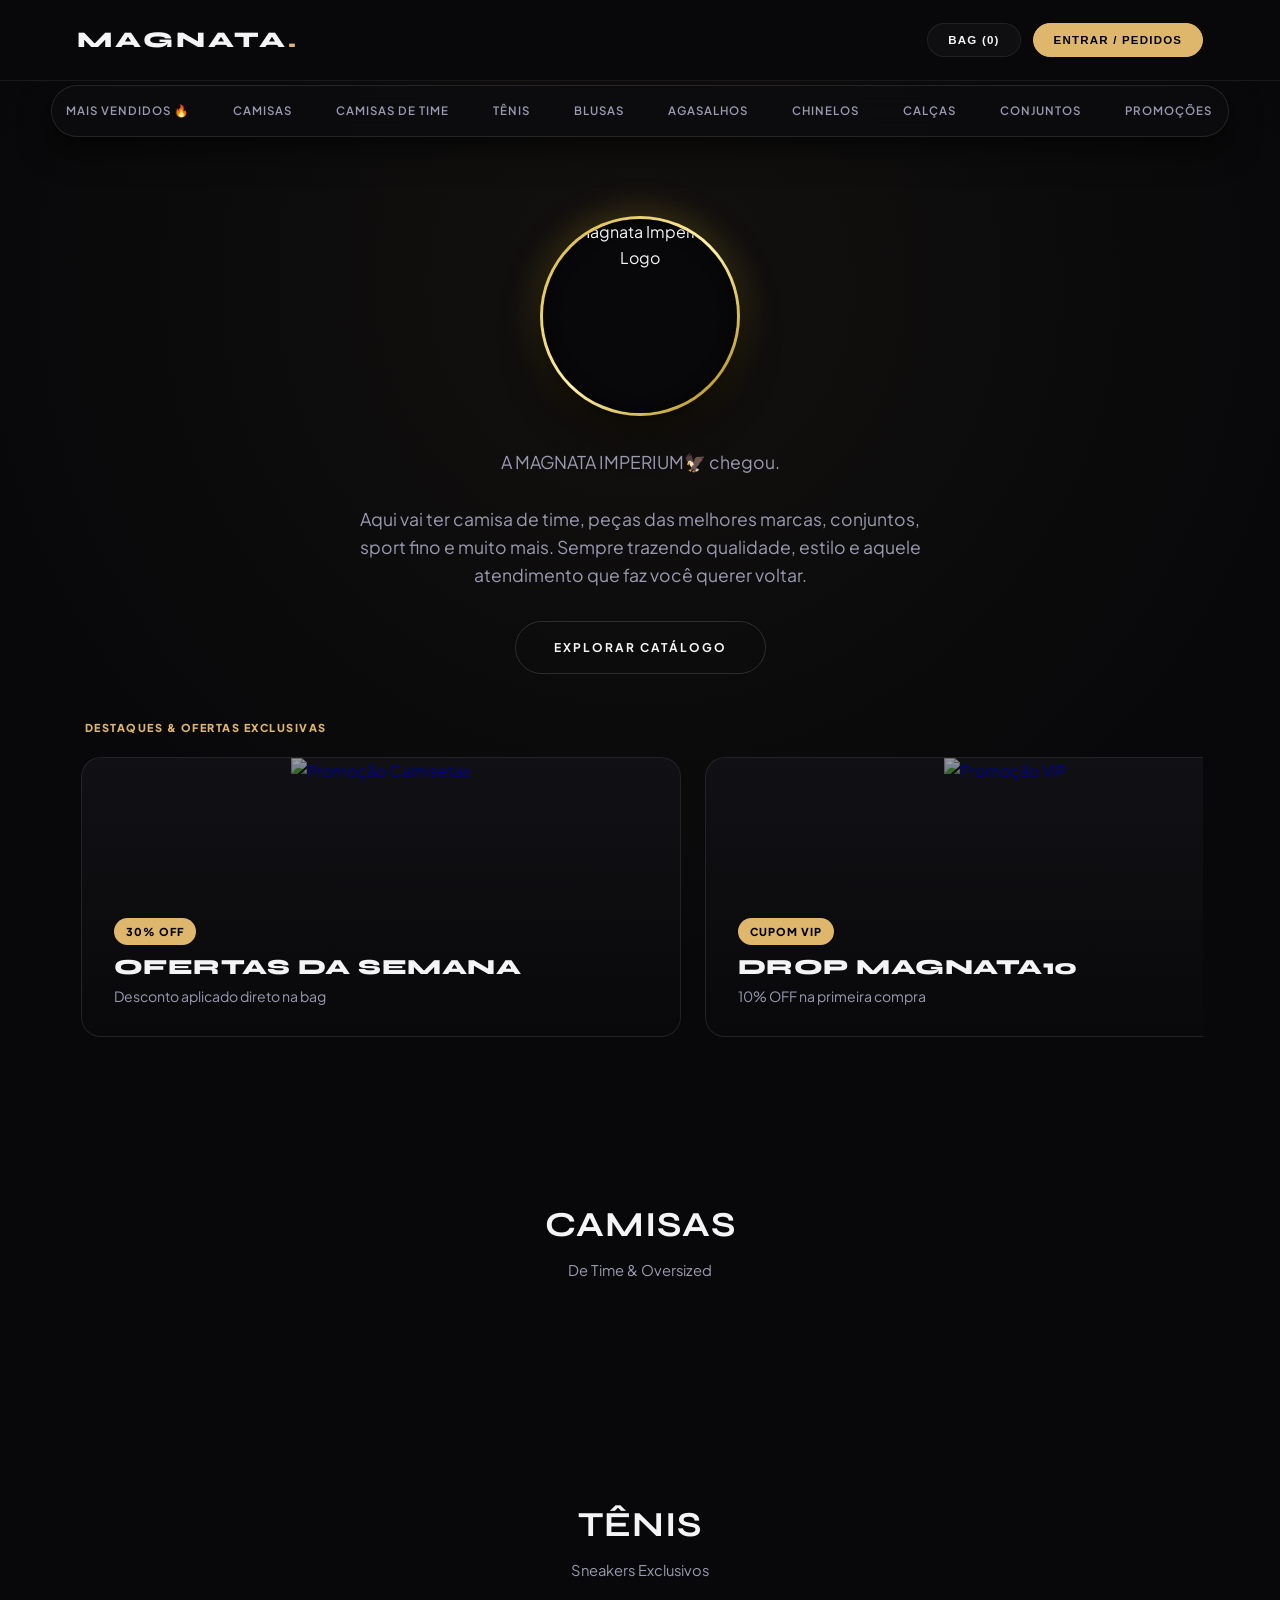
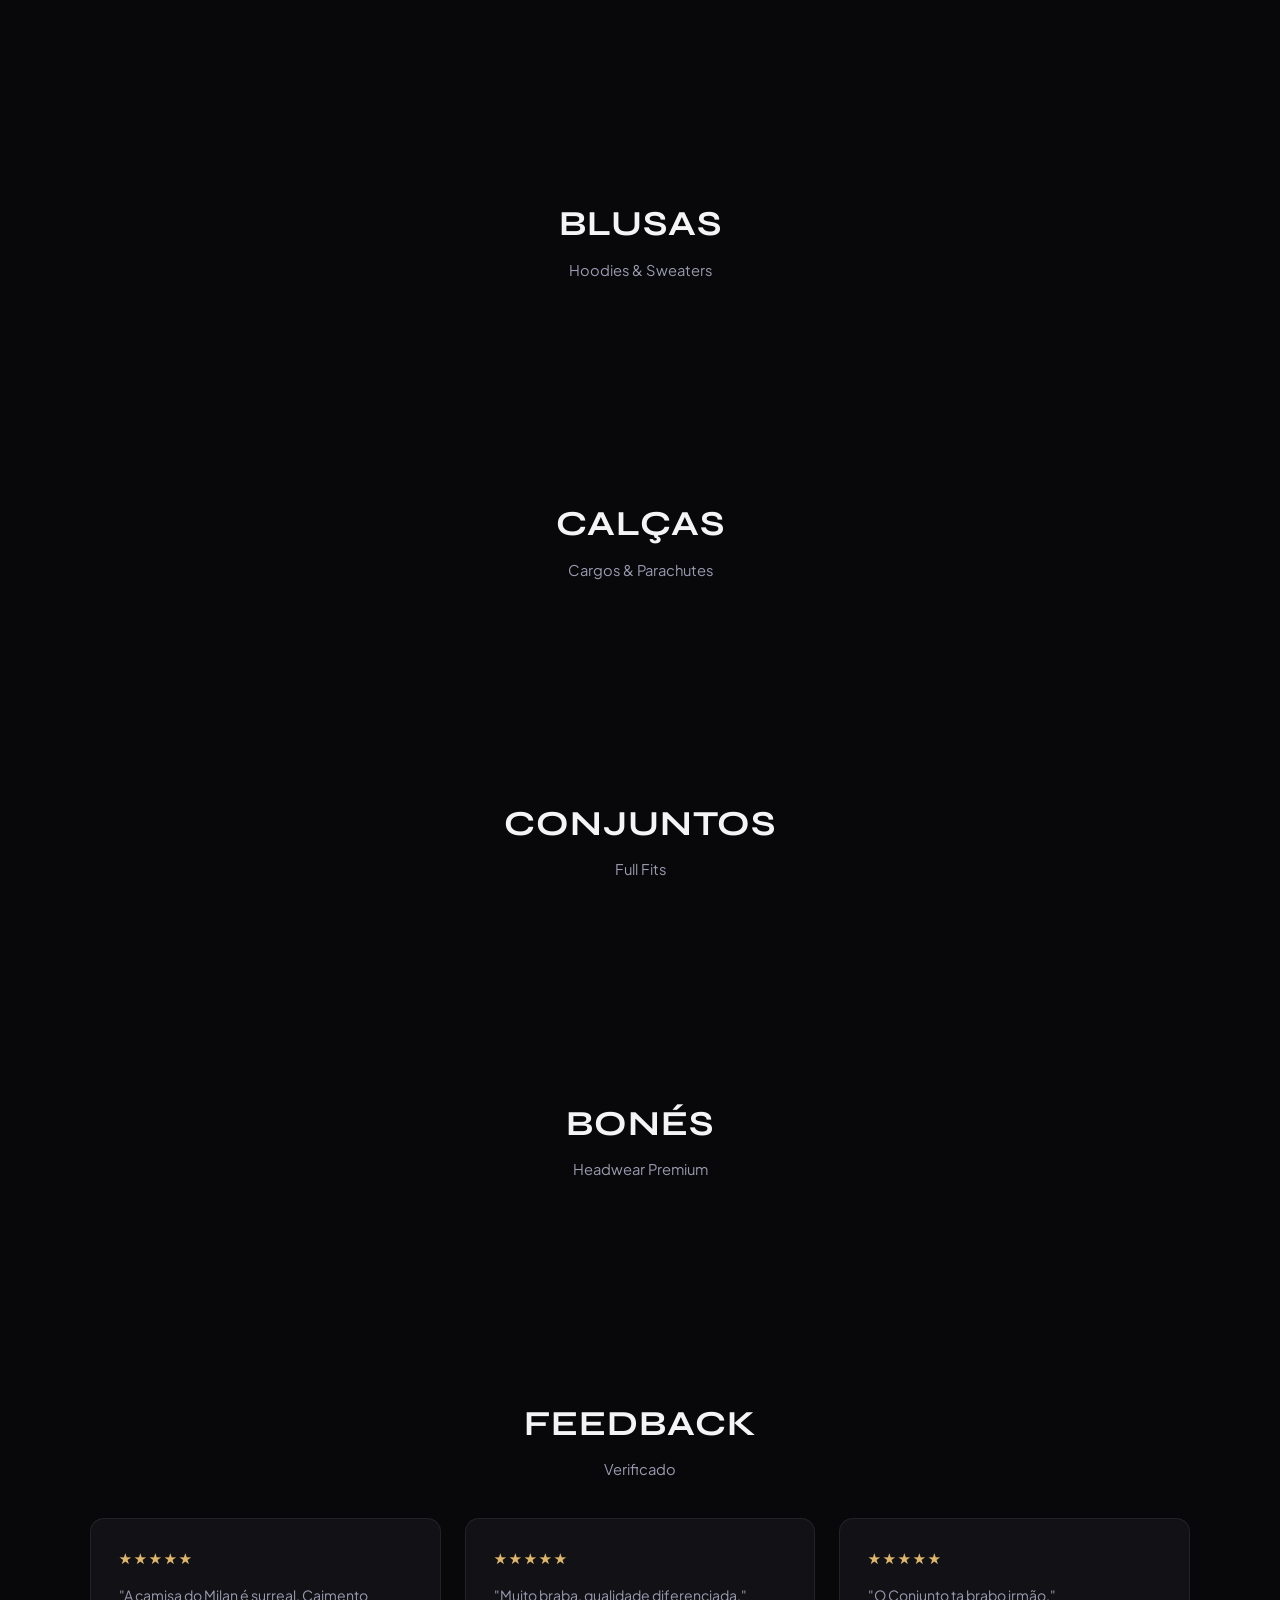
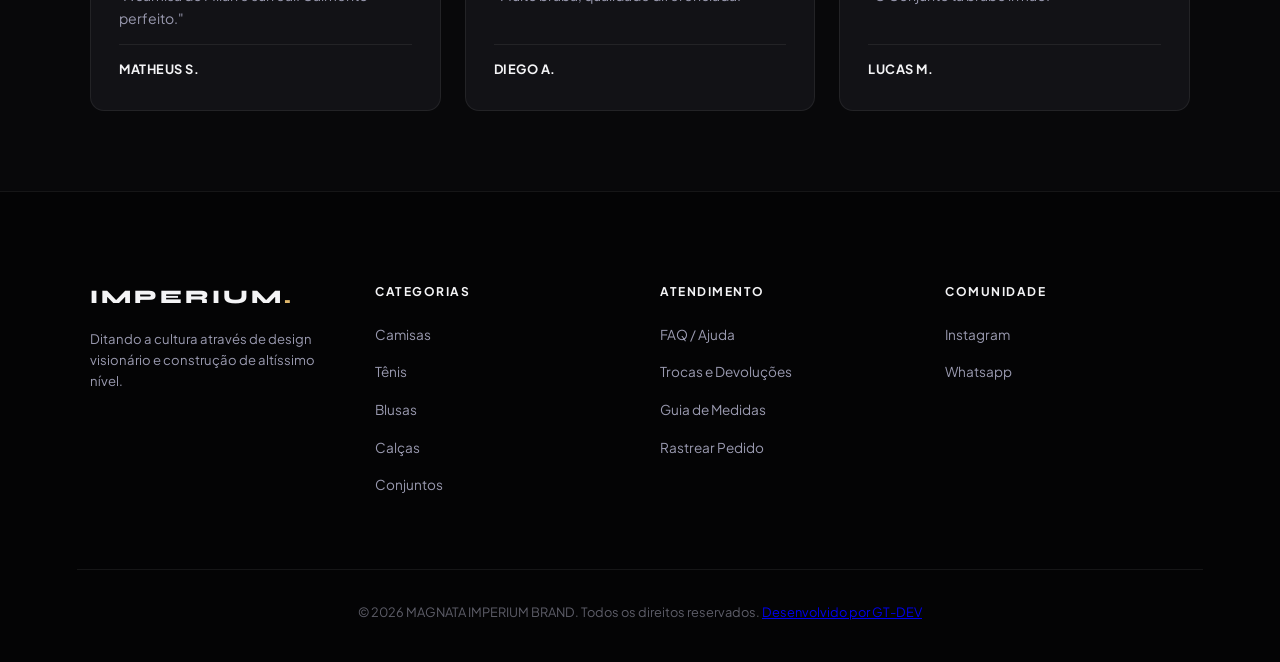
==== commit db019ded: "add frete" ====
--- a/index.html
+++ b/index.html
@@ -10,226 +10,6 @@
     <link rel="preconnect" href="https://fonts.gstatic.com" crossorigin>
     <link href="https://fonts.googleapis.com/css2?family=Plus+Jakarta+Sans:wght@300;400;500;600;700;800&family=Syne:wght@500;700;800&display=swap" rel="stylesheet">
     <link rel="stylesheet" href="style.css">
-
-    <!-- CSS EMBUTIDO: DESIGN ULTRA PREMIUM PARA FRETE E ELEMENTOS -->
-    <style>
-        :root {
-            --gold-primary: #d4af37;
-            --gold-light: #f3e5ab;
-            --gold-glow: rgba(212, 175, 55, 0.25);
-            --bg-dark: #0d0d0d;
-            --bg-card: #161616;
-            --border-glow: rgba(212, 175, 55, 0.2);
-            --text-muted: #a0a0a0;
-        }
-
-        /* Barra de Progresso do Frete Grátis */
-        .free-shipping-container {
-            background: linear-gradient(135deg, rgba(22,22,22,0.9), rgba(10,10,10,0.95));
-            border: 1px solid var(--border-glow);
-            border-radius: 8px;
-            padding: 12px 14px;
-            margin: 12px 16px;
-            box-shadow: 0 4px 15px rgba(0,0,0,0.4);
-        }
-
-        .free-shipping-text {
-            font-size: 0.75rem;
-            color: #fff;
-            margin-bottom: 8px;
-            display: flex;
-            justify-content: space-between;
-            align-items: center;
-        }
-
-        .free-shipping-text strong {
-            color: var(--gold-primary);
-        }
-
-        .progress-bar-bg {
-            width: 100%;
-            height: 6px;
-            background: rgba(255, 255, 255, 0.1);
-            border-radius: 10px;
-            overflow: hidden;
-            position: relative;
-        }
-
-        .progress-bar-fill {
-            height: 100%;
-            background: linear-gradient(90deg, #d4af37, #f3e5ab);
-            width: 0%;
-            transition: width 0.4s ease-in-out;
-            box-shadow: 0 0 10px var(--gold-primary);
-        }
-
-        /* Caixa de Cálculo de Frete no Carrinho */
-        .cart-shipping-box-v2 {
-            padding: 16px;
-            background: #121212;
-            border-top: 1px solid rgba(255,255,255,0.08);
-            border-bottom: 1px solid rgba(255,255,255,0.08);
-        }
-
-        .shipping-title-row {
-            display: flex;
-            align-items: center;
-            justify-content: space-between;
-            margin-bottom: 10px;
-        }
-
-        .shipping-title-row label {
-            font-size: 0.73rem;
-            color: var(--gold-light);
-            text-transform: uppercase;
-            letter-spacing: 1px;
-            font-weight: 700;
-        }
-
-        .shipping-origin-badge {
-            font-size: 0.65rem;
-            background: rgba(212, 175, 55, 0.12);
-            color: var(--gold-primary);
-            padding: 2px 8px;
-            border-radius: 12px;
-            border: 1px solid rgba(212, 175, 55, 0.3);
-        }
-
-        .cep-input-group {
-            display: flex;
-            gap: 8px;
-        }
-
-        .cep-input-group input {
-            flex: 1;
-            background: #1a1a1a;
-            border: 1px solid rgba(255,255,255,0.15);
-            color: #fff;
-            padding: 10px 12px;
-            border-radius: 6px;
-            font-size: 0.82rem;
-            outline: none;
-            transition: border 0.3s ease;
-        }
-
-        .cep-input-group input:focus {
-            border-color: var(--gold-primary);
-            box-shadow: 0 0 8px var(--gold-glow);
-        }
-
-        .btn-calc-frete {
-            background: linear-gradient(135deg, #d4af37, #b8962e);
-            color: #000;
-            border: none;
-            padding: 10px 16px;
-            font-weight: 800;
-            font-size: 0.72rem;
-            border-radius: 6px;
-            cursor: pointer;
-            letter-spacing: 0.5px;
-            transition: all 0.3s ease;
-        }
-
-        .btn-calc-frete:hover {
-            transform: translateY(-1px);
-            filter: brightness(1.1);
-        }
-
-        /* Options do Frete (PAC e SEDEX Selectable Cards) */
-        .shipping-options-wrapper {
-            margin-top: 12px;
-            display: flex;
-            flex-direction: column;
-            gap: 8px;
-        }
-
-        .freight-option-card {
-            display: flex;
-            align-items: center;
-            justify-content: space-between;
-            padding: 10px 12px;
-            background: #1a1a1a;
-            border: 1px solid rgba(255, 255, 255, 0.08);
-            border-radius: 6px;
-            cursor: pointer;
-            transition: all 0.25s ease;
-        }
-
-        .freight-option-card:hover, .freight-option-card.selected {
-            border-color: var(--gold-primary);
-            background: rgba(212, 175, 55, 0.06);
-        }
-
-        .freight-option-left {
-            display: flex;
-            align-items: center;
-            gap: 10px;
-        }
-
-        .freight-radio-custom {
-            width: 14px;
-            height: 14px;
-            border-radius: 50%;
-            border: 2px solid rgba(255,255,255,0.3);
-            display: flex;
-            align-items: center;
-            justify-content: center;
-        }
-
-        .freight-option-card.selected .freight-radio-custom {
-            border-color: var(--gold-primary);
-        }
-
-        .freight-option-card.selected .freight-radio-custom::after {
-            content: '';
-            width: 7px;
-            height: 7px;
-            background: var(--gold-primary);
-            border-radius: 50%;
-        }
-
-        .freight-info-title {
-            font-size: 0.78rem;
-            font-weight: 700;
-            color: #fff;
-            display: block;
-        }
-
-        .freight-info-prazo {
-            font-size: 0.68rem;
-            color: var(--text-muted);
-        }
-
-        .freight-price-val {
-            font-size: 0.82rem;
-            font-weight: 800;
-            color: var(--gold-light);
-        }
-
-        .shipping-address-info {
-            font-size: 0.7rem;
-            color: var(--gold-primary);
-            margin-top: 8px;
-            display: flex;
-            align-items: center;
-            gap: 4px;
-        }
-
-        /* Spinner Loading */
-        .loader-spinner {
-            display: inline-block;
-            width: 14px;
-            height: 14px;
-            border: 2px solid rgba(255,255,255,.3);
-            border-radius: 50%;
-            border-top-color: var(--gold-primary);
-            animation: spin 0.8s linear infinite;
-        }
-
-        @keyframes spin {
-            to { transform: rotate(360deg); }
-        }
-    </style>
 </head>
     
 <body>
@@ -265,6 +45,7 @@
 
     <!-- Hero Section -->
     <section id="hero">
+        <!-- SOMENTE ESTA LOGO FOI ALTERADA (Substituindo o H1) -->
         <img src="https://scontent-gru2-2.xx.fbcdn.net/v/t1.15752-9/756682778_1768614744328024_4516698446308594190_n.jpg?stp=dst-jpg_s960x960_tt6&_nc_cat=106&ccb=1-7&_nc_sid=9f807c&_nc_ohc=AmMyavL3W5YQ7kNvwHAsI2h&_nc_oc=Ado4swuVwnCTdoI_qhgciIK7qfSuU_8Wzfyfo2NfVjn7gfJxmzpJSHzEmCCikrew4qY&_nc_zt=23&_nc_ht=scontent-gru2-2.xx&_nc_ss=7b6a8&oh=03_Q7cD6AE_7H8H69DYRJj7rW82u8nG7OAjNq6uSoJMK1Y4UKSbng&oe=6A9BB2C2" alt="Magnata Imperium Logo" class="hero-logo">
         
         <p>A MAGNATA IMPERIUM🦅 chegou. <br> <br>
@@ -279,6 +60,7 @@
                 <small></small>
             </div>
             <div class="promo-carousel">
+                <!-- Promoção 1 -->
                 <a href="#camisas" class="promo-card">
                     <img src="https://scontent-gru2-1.xx.fbcdn.net/v/t1.15752-9/759039607_2128385391418331_3891957921703457709_n.jpg?stp=dst-jpg_s960x960_tt6&_nc_cat=109&ccb=1-7&_nc_sid=9f807c&_nc_ohc=nFHEtThIPGoQ7kNvwFQ5Fb2&_nc_oc=Ado0QeAUacy314jiIqomd3ulcUXdIei8b4oj2xMKfKjcyByYnEzURlWRvAeJJSswdwo&_nc_zt=23&_nc_ht=scontent-gru2-1.xx&_nc_ss=7b6a8&oh=03_Q7cD6AEz3XMPX-cMJO42xbL8x7g6VjIDP9aoP705LcPM-KGJmQ&oe=6A919F12" alt="Promoção Camisetas">
                     <div class="promo-content">
@@ -288,6 +70,7 @@
                     </div>
                 </a>
 
+                <!-- Promoção 2 -->
                 <a href="#conjuntos" class="promo-card">
                     <img src="https://scontent-gru2-2.xx.fbcdn.net/v/t1.15752-9/756958997_3704060449758346_6574816417812928921_n.jpg?stp=dst-jpg_s960x960_tt6&_nc_cat=105&ccb=1-7&_nc_sid=9f807c&_nc_ohc=sL5U6lApf-kQ7kNvwGrjOIp&_nc_oc=AdqE0AgRbXhdctdWkhykD2cwnSzqMMOvRTFToazjeOu6SSSUNBA1vUt96S4-swvzFbA&_nc_zt=23&_nc_ht=scontent-gru2-2.xx&_nc_ss=7b6a8&oh=03_Q7cD6AFwaovHRkOhH3HsFzitlZbs0nuMCMDUcNwGCphtufFTrw&oe=6A91CFDD" alt="Promoção VIP">
                     <div class="promo-content">
@@ -297,6 +80,7 @@
                     </div>
                 </a>
 
+                <!-- Promoção 3 -->
                 <a href="#perfumes" class="promo-card">
                     <img src="https://scontent-gru1-1.xx.fbcdn.net/v/t1.15752-9/758422593_2060116381259220_4621337711934183479_n.jpg?_nc_cat=104&ccb=1-7&_nc_sid=9f807c&_nc_ohc=DUiGswOmk-EQ7kNvwHgnloV&_nc_oc=Adpfo3S9tTlmTmqL7I1bj0fqsgdGoVL0umEfZ9XvmXnioTvkX9XrJ5wFaaU9KNb1Ttw&_nc_zt=23&_nc_ht=scontent-gru1-1.xx&_nc_ss=7b6a8&oh=03_Q7cD6AH4_NQjxIFaC_MmEYwdXuCRy_pwdiTdt6dEds0Ywi5Mdw&oe=6A91D2FC" alt="Frete Grátis">
                     <div class="promo-content">
@@ -310,6 +94,7 @@
     </section>
 
     <!-- Seções de Produtos -->
+    
     <section id="camisas" class="category-section">
         <h2 class="category-title">Camisas <span>De Time & Oversized</span></h2>
         <div class="grid" id="camisas-grid">
@@ -400,7 +185,6 @@
             <div class="footer-col">
                 <a href="#" class="logo" style="display:inline-block; margin-bottom:16px; font-size: 1.2rem;">IMPERIUM<span>.</span></a>
                 <p style="color: var(--text-secondary); font-size: 0.82rem; max-width: 250px; line-height: 1.6;">Ditando a cultura através de design visionário e construção de altíssimo nível.</p>
-                <p style="color: var(--gold-primary); font-size: 0.72rem; margin-top: 8px;">📍 Hub de envios: Itapevi / SP (CEP 06653-550)</p>
             </div>
             <div class="footer-col">
                 <h4>Categorias</h4>
@@ -440,51 +224,13 @@
             <h2>Shopping Bag</h2>
             <button class="close-btn" onclick="toggleCart()">&times;</button>
         </div>
-
-        <!-- BARRA DE PROGRESSO DO FRETE GRÁTIS -->
-        <div class="free-shipping-container">
-            <div class="free-shipping-text">
-                <span id="free-shipping-msg">Adicione produtos para Frete Grátis</span>
-                <strong id="free-shipping-value">R$ 299,00</strong>
-            </div>
-            <div class="progress-bar-bg">
-                <div class="progress-bar-fill" id="free-shipping-fill"></div>
-            </div>
-        </div>
-        
         <div class="cart-items" id="cart-items"></div>
-
-        <!-- CÁLCULO DE FRETE REDESENHADO NO CARRINHO (Origem: Itapevi - 06653-550) -->
-        <div class="cart-shipping-box-v2">
-            <div class="shipping-title-row">
-                <label>Calcular Frete e Entrega</label>
-                <span class="shipping-origin-badge">Origem: Itapevi-SP</span>
-            </div>
-            <div class="cep-input-group">
-                <input type="text" id="cart-cep" placeholder="00000-000" maxlength="9" oninput="mascaraCEP(this)">
-                <button type="button" class="btn-calc-frete" id="btn-calc-frete-action" onclick="calcularFreteCarrinho()">CALCULAR</button>
-            </div>
-            
-            <div id="cart-shipping-feedback"></div>
-            
-            <!-- LISTA DE OPÇÕES SELECIONÁVEIS CARREGADAS VIA JS -->
-            <div class="shipping-options-wrapper" id="cart-shipping-options" style="display: none;"></div>
-        </div>
-
         <div class="cart-footer">
-            <div class="total-row" style="margin-bottom: 6px;">
-                <span style="font-size: 0.8rem; color: var(--text-muted);">Subtotal</span>
-                <span id="cart-subtotal" style="font-size: 0.9rem; color: #fff;">R$ 0,00</span>
-            </div>
-            <div class="total-row" style="margin-bottom: 10px;">
-                <span style="font-size: 0.8rem; color: var(--text-muted);">Frete Selecionado</span>
-                <span id="cart-frete-val" style="font-size: 0.9rem; color: var(--gold-light); font-weight: 700;">R$ 0,00</span>
-            </div>
-            <div class="total-row" style="border-top: 1px solid rgba(255,255,255,0.1); padding-top: 10px; margin-bottom: 16px;">
-                <span style="font-weight: 800; font-size: 0.95rem;">Total Final</span>
-                <span id="cart-total" style="font-weight: 800; color: var(--gold-primary); font-size: 1.15rem;">R$ 0,00</span>
-            </div>
-            <button class="btn-header gold-btn" style="width: 100%; padding: 16px; border-radius: var(--radius-sm); font-size: 0.8rem; font-weight: 800;" onclick="openCheckoutModal()">FINALIZAR COMPRA</button>
+            <div class="total-row">
+                <span>Total</span>
+                <span id="cart-total">R$ 0,00</span>
+            </div>
+            <button class="btn-header gold-btn" style="width: 100%; padding: 16px; border-radius: var(--radius-sm); font-size: 0.8rem;" onclick="openCheckoutModal()">FINALIZAR COMPRA</button>
         </div>
     </div>
 
@@ -531,7 +277,7 @@
             <button class="close-btn" style="font-size: 1.3rem;" onclick="closeAllModals()">&times;</button>
         </div>
         <form id="checkout-form">
-            <h4 style="color: var(--gold-primary); margin-bottom: 12px; font-size: 0.72rem; text-transform: uppercase; letter-spacing: 1px;">1. Dados Pessoais</h4>
+            <h4 style="color: var(--accent); margin-bottom: 12px; font-size: 0.72rem; text-transform: uppercase; letter-spacing: 1px;">1. Dados Pessoais</h4>
             <div class="form-group">
                 <label>Nome Completo</label>
                 <input type="text" id="checkout-nome" class="form-control" placeholder="Seu nome completo" required>
@@ -547,11 +293,11 @@
                 </div>
             </div>
 
-            <h4 style="color: var(--gold-primary); margin: 16px 0 12px; font-size: 0.72rem; text-transform: uppercase; letter-spacing: 1px;">2. Endereço de Entrega & Frete</h4>
+            <h4 style="color: var(--accent); margin: 16px 0 12px; font-size: 0.72rem; text-transform: uppercase; letter-spacing: 1px;">2. Endereço de Entrega</h4>
             <div style="display: grid; grid-template-columns: 1fr 1fr; gap: 12px;">
                 <div class="form-group">
                     <label>CEP (Busca Automática)</label>
-                    <input type="text" id="checkout-cep" class="form-control" placeholder="00000-000" maxlength="9" oninput="mascaraCEP(this)" onblur="buscarCEP()" required>
+                    <input type="text" id="checkout-cep" class="form-control" placeholder="00000-000" maxlength="9" onblur="buscarCEP()" required>
                 </div>
                 <div class="form-group">
                     <label>Número</label>
@@ -577,43 +323,24 @@
                 <input type="text" id="checkout-complemento" class="form-control" placeholder="Apto, Bloco, Casa, etc.">
             </div>
 
-            <!-- OPÇÃO DE ENVIOS NO CHECKOUT SINCRO COM CARRINHO -->
-            <div class="form-group" style="margin-top: 12px;">
-                <label>Opções de Envio</label>
-                <select id="checkout-frete-opcao" class="form-control" onchange="alterarFreteSelectCheckout()" required>
-                    <option value="15.00">Digite o CEP para ver as opções...</option>
-                </select>
-            </div>
-
-            <h4 style="color: var(--gold-primary); margin: 16px 0 12px; font-size: 0.72rem; text-transform: uppercase; letter-spacing: 1px;">3. Forma de Pagamento</h4>
+            <h4 style="color: var(--accent); margin: 16px 0 12px; font-size: 0.72rem; text-transform: uppercase; letter-spacing: 1px;">3. Forma de Pagamento</h4>
             <div class="form-group">
                 <label>Selecione o Método</label>
                 <select id="checkout-pagamento" class="form-control" onchange="updatePaymentInfo()" required>
                     <option value="PIX">PIX (Aprovação Instantânea)</option>
-                    <option value="Cartão de Crédito">Cartão de Crédito</option>
+                    <option value="Cartão de Crédito">Cartão de Crédito </option>
                     <option value="Boleto Bancário">Boleto Bancário</option>
                 </select>
             </div>
 
             <div id="payment-details-container"></div>
 
-            <!-- RESUMO FINAL COM DETALHAMENTO DE FRETE -->
-            <div style="background: #121212; padding: 14px; border-radius: var(--radius-sm); margin: 16px 0; border: 1px solid rgba(255,255,255,0.08);">
-                <div style="display: flex; justify-content: space-between; font-size: 0.8rem; color: var(--text-muted); margin-bottom: 6px;">
-                    <span>Subtotal Produtos:</span>
-                    <span id="checkout-subtotal-val">R$ 0,00</span>
-                </div>
-                <div style="display: flex; justify-content: space-between; font-size: 0.8rem; color: var(--text-muted); margin-bottom: 8px;">
-                    <span>Frete Selecionado:</span>
-                    <span id="checkout-frete-display" style="color: var(--gold-light);">R$ 0,00</span>
-                </div>
-                <div style="display: flex; justify-content: space-between; align-items: center; border-top: 1px solid rgba(255,255,255,0.1); padding-top: 8px;">
-                    <span style="font-size: 0.8rem; color: #fff; text-transform: uppercase; font-weight: 700;">Total Final do Pedido:</span>
-                    <span id="checkout-total-val" style="color: var(--gold-primary); font-family: 'Syne', sans-serif; font-size: 1.2rem; font-weight: 800;">R$ 0,00</span>
-                </div>
-            </div>
-
-            <button type="submit" class="btn-header gold-btn" style="width: 100%; padding: 16px; border-radius: var(--radius-sm); font-weight: 800;">CONFIRMAR E FINALIZAR PEDIDO</button>
+            <div style="background: var(--bg); padding: 14px; border-radius: var(--radius-sm); margin: 16px 0; display: flex; justify-content: space-between; align-items: center; border: 1px solid var(--border-subtle);">
+                <span style="font-size: 0.75rem; color: var(--text-secondary); text-transform: uppercase; font-weight: 700;">Total do Pedido:</span>
+                <span id="checkout-total-val" style="color: var(--accent); font-family: 'Syne', sans-serif; font-size: 1.2rem; font-weight: 700;">R$ 0,00</span>
+            </div>
+
+            <button type="submit" class="btn-header gold-btn" style="width: 100%; padding: 16px; border-radius: var(--radius-sm);">CONFIRMAR E FINALIZAR PEDIDO</button>
         </form>
     </div>
 
@@ -625,328 +352,6 @@
         </div>
         <div class="support-content" id="support-content"></div>
     </div>
-
-    <!-- LÓGICA DE NEGÓCIO E FRETE EM JAVASCRIPT -->
-    <script>
-        // CONFIGURAÇÕES DA LOJA (Hub: Itapevi - SP)
-        const ORIGEM = {
-            cep: "06653550",
-            cidade: "Itapevi",
-            uf: "SP"
-        };
-
-        const VALOR_FRETE_GRATIS = 299.00;
-
-        let subtotalCarrinho = 180.00; // Valor de exemplo/teste inicial
-        let valorFreteAtual = 0;
-        let opcaoFreteSelecionada = 'pac';
-        let dadosFreteCalculados = null;
-
-        // Executa ao inicializar a página
-        document.addEventListener('DOMContentLoaded', () => {
-            atualizarBarraFreteGratis();
-            atualizarValoresTotais();
-        });
-
-        // Máscara Automática de CEP
-        function mascaraCEP(input) {
-            let v = input.value.replace(/\D/g, '');
-            if (v.length > 5) {
-                v = v.substring(0, 5) + '-' + v.substring(5, 8);
-            }
-            input.value = v;
-        }
-
-        // Atualiza a barra visual de Frete Grátis
-        function atualizarBarraFreteGratis() {
-            const fill = document.getElementById('free-shipping-fill');
-            const msg = document.getElementById('free-shipping-msg');
-            const valDisplay = document.getElementById('free-shipping-value');
-
-            let porcentagem = (subtotalCarrinho / VALOR_FRETE_GRATIS) * 100;
-            if (porcentagem > 100) porcentagem = 100;
-
-            fill.style.width = `${porcentagem}%`;
-
-            if (subtotalCarrinho >= VALOR_FRETE_GRATIS) {
-                msg.innerHTML = "🎉 PARABÉNS! VOCÊ GANHOU";
-                valDisplay.innerText = "FRETE GRÁTIS";
-            } else {
-                let restante = VALOR_FRETE_GRATIS - subtotalCarrinho;
-                msg.innerHTML = "Faltam apenas";
-                valDisplay.innerText = `R$ ${restante.toFixed(2).replace('.', ',')}`;
-            }
-        }
-
-        // Cálculo de Tabela de Frete com Origem em Itapevi - SP
-        function calcularValoresRegiao(uf, localidade) {
-            // Regra de Frete Grátis
-            if (subtotalCarrinho >= VALOR_FRETE_GRATIS) {
-                return {
-                    pac: { tipo: 'pac', nome: 'PAC (Frete Grátis)', valor: 0, prazo: '3 a 6 dias úteis' },
-                    sedex: { tipo: 'sedex', nome: 'SEDEX Express', valor: 14.90, prazo: '1 a 2 dias úteis' }
-                };
-            }
-
-            // Entrega Local (Itapevi)
-            if (localidade.toLowerCase() === 'itapevi') {
-                return {
-                    pac: { tipo: 'pac', nome: 'Entrega Local Itapevi', valor: 7.90, prazo: 'Até 24 horas' },
-                    sedex: { tipo: 'sedex', nome: 'Flash / MotoBoy', valor: 12.00, prazo: 'Mesmo Dia' }
-                };
-            }
-
-            // Estado de São Paulo
-            if (uf === 'SP') {
-                return {
-                    pac: { tipo: 'pac', nome: 'PAC Padrão SP', valor: 14.90, prazo: '2 a 4 dias úteis' },
-                    sedex: { tipo: 'sedex', nome: 'SEDEX Express', valor: 21.90, prazo: '1 a 2 dias úteis' }
-                };
-            }
-
-            // Sudeste (RJ, MG, ES)
-            if (['RJ', 'MG', 'ES'].includes(uf)) {
-                return {
-                    pac: { tipo: 'pac', nome: 'PAC Sudeste', valor: 19.90, prazo: '4 a 6 dias úteis' },
-                    sedex: { tipo: 'sedex', nome: 'SEDEX Sudeste', valor: 32.90, prazo: '2 a 3 dias úteis' }
-                };
-            }
-
-            // Sul / Centro-Oeste
-            if (['PR', 'SC', 'RS', 'MS', 'MT', 'GO', 'DF'].includes(uf)) {
-                return {
-                    pac: { tipo: 'pac', nome: 'PAC Brasil', valor: 25.90, prazo: '5 a 8 dias úteis' },
-                    sedex: { tipo: 'sedex', nome: 'SEDEX Brasil', valor: 42.90, prazo: '2 a 4 dias úteis' }
-                };
-            }
-
-            // Norte / Nordeste
-            return {
-                pac: { tipo: 'pac', nome: 'PAC Brasil', valor: 34.90, prazo: '7 a 12 dias úteis' },
-                sedex: { tipo: 'sedex', nome: 'SEDEX Express', valor: 58.90, prazo: '3 a 5 dias úteis' }
-            };
-        }
-
-        // Função de busca ao clicar em CALCULAR no Carrinho
-        async function calcularFreteCarrinho() {
-            const cepInput = document.getElementById('cart-cep').value.replace(/\D/g, '');
-            const feedback = document.getElementById('cart-shipping-feedback');
-            const optionsWrapper = document.getElementById('cart-shipping-options');
-            const btnCalc = document.getElementById('btn-calc-frete-action');
-
-            if (cepInput.length !== 8) {
-                feedback.innerHTML = `<span style="color:#ff4d4d; font-size:0.72rem; margin-top:6px; display:block;">⚠️ Digite um CEP válido com 8 dígitos.</span>`;
-                optionsWrapper.style.display = 'none';
-                return;
-            }
-
-            btnCalc.innerHTML = `<span class="loader-spinner"></span>`;
-            feedback.innerHTML = `<span style="color:var(--text-muted); font-size:0.72rem; margin-top:6px; display:block;">Buscando rota de entrega...</span>`;
-
-            try {
-                const response = await fetch(`https://viacep.com.br/ws/${cepInput}/json/`);
-                const data = await response.json();
-
-                btnCalc.innerHTML = `CALCULAR`;
-
-                if (data.erro) {
-                    feedback.innerHTML = `<span style="color:#ff4d4d; font-size:0.72rem; margin-top:6px; display:block;">❌ CEP não encontrado.</span>`;
-                    optionsWrapper.style.display = 'none';
-                    return;
-                }
-
-                dadosFreteCalculados = calcularValoresRegiao(data.uf, data.localidade);
-
-                feedback.innerHTML = `
-                    <div class="shipping-address-info">
-                        📍 Envio para ${data.localidade} - ${data.uf} (${data.bairro || 'Centro'})
-                    </div>
-                `;
-
-                // Renderiza Cards Interativos de Frete
-                renderizarCardsFrete(dadosFreteCalculados);
-                
-                // Preenche dados para o Checkout
-                document.getElementById('checkout-cep').value = document.getElementById('cart-cep').value;
-                document.getElementById('checkout-rua').value = data.logradouro || '';
-                document.getElementById('checkout-bairro').value = data.bairro || '';
-                document.getElementById('checkout-cidade').value = `${data.localidade} - ${data.uf}`;
-                preencherSelectCheckout(dadosFreteCalculados);
-
-            } catch (err) {
-                btnCalc.innerHTML = `CALCULAR`;
-                feedback.innerHTML = `<span style="color:#ff4d4d; font-size:0.72rem; margin-top:6px; display:block;">Falha ao consultar CEP. Tente novamente.</span>`;
-            }
-        }
-
-        // Renderiza as opções em formato de CARDS interativos
-        function renderizarCardsFrete(fretes) {
-            const wrapper = document.getElementById('cart-shipping-options');
-            wrapper.style.display = 'flex';
-
-            // Por padrão seleciona o PAC
-            const opPac = fretes.pac;
-            const opSedex = fretes.sedex;
-
-            valorFreteAtual = opPac.valor;
-            opcaoFreteSelecionada = 'pac';
-
-            wrapper.innerHTML = `
-                <div class="freight-option-card selected" id="card-frete-pac" onclick="selecionarOpcaoFrete('pac', ${opPac.valor})">
-                    <div class="freight-option-left">
-                        <div class="freight-radio-custom"></div>
-                        <div>
-                            <span class="freight-info-title">${opPac.nome}</span>
-                            <span class="freight-info-prazo">${opPac.prazo}</span>
-                        </div>
-                    </div>
-                    <div class="freight-price-val">
-                        ${opPac.valor === 0 ? 'GRÁTIS' : 'R$ ' + opPac.valor.toFixed(2).replace('.', ',')}
-                    </div>
-                </div>
-
-                <div class="freight-option-card" id="card-frete-sedex" onclick="selecionarOpcaoFrete('sedex', ${opSedex.valor})">
-                    <div class="freight-option-left">
-                        <div class="freight-radio-custom"></div>
-                        <div>
-                            <span class="freight-info-title">⚡ ${opSedex.nome}</span>
-                            <span class="freight-info-prazo">${opSedex.prazo}</span>
-                        </div>
-                    </div>
-                    <div class="freight-price-val">
-                        R$ ${opSedex.valor.toFixed(2).replace('.', ',')}
-                    </div>
-                </div>
-            `;
-
-            atualizarValoresTotais();
-        }
-
-        // Seleciona opção de frete diretamente no card
-        function selecionarOpcaoFrete(tipo, valor) {
-            opcaoFreteSelecionada = tipo;
-            valorFreteAtual = valor;
-
-            document.querySelectorAll('.freight-option-card').forEach(c => c.classList.remove('selected'));
-            const cardAlvo = document.getElementById(`card-frete-${tipo}`);
-            if (cardAlvo) cardAlvo.classList.add('selected');
-
-            // Atualiza select do Checkout
-            const selectCheckout = document.getElementById('checkout-frete-opcao');
-            if (selectCheckout) selectCheckout.value = valor.toFixed(2);
-
-            atualizarValoresTotais();
-        }
-
-        // Atualiza a sincronização de totais em toda a interface
-        function atualizarValoresTotais() {
-            const cartSubtotalEl = document.getElementById('cart-subtotal');
-            const cartFreteEl = document.getElementById('cart-frete-val');
-            const cartTotalEl = document.getElementById('cart-total');
-
-            const checkoutSubtotalEl = document.getElementById('checkout-subtotal-val');
-            const checkoutFreteEl = document.getElementById('checkout-frete-display');
-            const checkoutTotalEl = document.getElementById('checkout-total-val');
-
-            const totalFinal = subtotalCarrinho + valorFreteAtual;
-
-            const strSubtotal = `R$ ${subtotalCarrinho.toFixed(2).replace('.', ',')}`;
-            const strFrete = valorFreteAtual === 0 ? 'GRÁTIS' : `R$ ${valorFreteAtual.toFixed(2).replace('.', ',')}`;
-            const strTotal = `R$ ${totalFinal.toFixed(2).replace('.', ',')}`;
-
-            if (cartSubtotalEl) cartSubtotalEl.innerText = strSubtotal;
-            if (cartFreteEl) cartFreteEl.innerText = strFrete;
-            if (cartTotalEl) cartTotalEl.innerText = strTotal;
-
-            if (checkoutSubtotalEl) checkoutSubtotalEl.innerText = strSubtotal;
-            if (checkoutFreteEl) checkoutFreteEl.innerText = strFrete;
-            if (checkoutTotalEl) checkoutTotalEl.innerText = strTotal;
-        }
-
-        // Popula as opções do Select na modal de Checkout
-        function preencherSelectCheckout(fretes) {
-            const select = document.getElementById('checkout-frete-opcao');
-            select.innerHTML = `
-                <option value="${fretes.pac.valor.toFixed(2)}">${fretes.pac.nome} (${fretes.pac.prazo}) - ${fretes.pac.valor === 0 ? 'GRÁTIS' : 'R$ ' + fretes.pac.valor.toFixed(2).replace('.', ',')}</option>
-                <option value="${fretes.sedex.valor.toFixed(2)}">${fretes.sedex.nome} (${fretes.sedex.prazo}) - R$ ${fretes.sedex.valor.toFixed(2).replace('.', ',')}</option>
-            `;
-            select.value = valorFreteAtual.toFixed(2);
-        }
-
-        function alterarFreteSelectCheckout() {
-            const select = document.getElementById('checkout-frete-opcao');
-            valorFreteAtual = parseFloat(select.value) || 0;
-            atualizarValoresTotais();
-        }
-
-        // Função chamada no OnBlur do CEP no Checkout
-        async function buscarCEP() {
-            const cepInput = document.getElementById('checkout-cep').value.replace(/\D/g, '');
-            if (cepInput.length !== 8) return;
-
-            try {
-                const response = await fetch(`https://viacep.com.br/ws/${cepInput}/json/`);
-                const data = await response.json();
-
-                if (!data.erro) {
-                    document.getElementById('checkout-rua').value = data.logradouro || '';
-                    document.getElementById('checkout-bairro').value = data.bairro || '';
-                    document.getElementById('checkout-cidade').value = `${data.localidade} - ${data.uf}`;
-
-                    dadosFreteCalculados = calcularValoresRegiao(data.uf, data.localidade);
-                    preencherSelectCheckout(dadosFreteCalculados);
-                    valorFreteAtual = dadosFreteCalculados.pac.valor;
-                    atualizarValoresTotais();
-                }
-            } catch (err) {
-                console.error("Erro busca CEP checkout", err);
-            }
-        }
-
-        // Funções de Interface das Modais e Gaveta
-        function closeAllModals() {
-            document.querySelectorAll('.modal-center').forEach(m => m.style.display = 'none');
-            const overlay = document.getElementById('overlay');
-            if (overlay) overlay.style.display = 'none';
-        }
-
-        function toggleCart() {
-            const sidebar = document.getElementById('cart-sidebar');
-            if (sidebar) sidebar.classList.toggle('open');
-        }
-
-        function openCheckoutModal() {
-            closeAllModals();
-            const modal = document.getElementById('checkout-modal');
-            const overlay = document.getElementById('overlay');
-            if (modal) modal.style.display = 'block';
-            if (overlay) overlay.style.display = 'block';
-        }
-
-        function openLoginModal() {
-            closeAllModals();
-            const modal = document.getElementById('login-modal');
-            const overlay = document.getElementById('overlay');
-            if (modal) modal.style.display = 'block';
-            if (overlay) overlay.style.display = 'block';
-        }
-
-        function updatePaymentInfo() {
-            const metodo = document.getElementById('checkout-pagamento').value;
-            const container = document.getElementById('payment-details-container');
-            if (!container) return;
-
-            if (metodo === 'PIX') {
-                container.innerHTML = `<p style="font-size: 0.75rem; color: var(--gold-primary); margin-top: 8px;">✓ Chave PIX gerada com 5% de desconto extra na tela final.</p>`;
-            } else if (metodo === 'Cartão de Crédito') {
-                container.innerHTML = `<p style="font-size: 0.75rem; color: var(--text-muted); margin-top: 8px;">Parcelei em até 10x sem juros no cartão.</p>`;
-            } else {
-                container.innerHTML = `<p style="font-size: 0.75rem; color: var(--text-muted); margin-top: 8px;">Boleto com vencimento em 3 dias úteis.</p>`;
-            }
-        }
-    </script>
-
-
 
 
 <!-- Script Principal: Firebase, Catálogo, Promoções, Login, Carrinho & Checkout -->
@@ -2437,7 +1842,50 @@
     if (count) count.textContent = totalQty;
     if (totalEl) totalEl.textContent = `R$ ${total.toFixed(2).replace('.', ',')}`;
 }
-
+// Variável global para controle do frete
+let shippingCost = 0;
+
+// Atualiza subtotal, frete e valor total no modal de checkout
+window.atualizarTotalCheckout = () => {
+    const cartTotal = cart.reduce((acc, item) => acc + (item.price * item.qty), 0);
+    const totalFinal = cartTotal + shippingCost;
+    
+    const subtotalValEl = document.getElementById('checkout-subtotal-val');
+    if (subtotalValEl) {
+        subtotalValEl.textContent = `R$ ${cartTotal.toFixed(2).replace('.', ',')}`;
+    }
+
+    const freteValEl = document.getElementById('checkout-frete-val');
+    if (freteValEl) {
+        freteValEl.textContent = shippingCost > 0 
+            ? `R$ ${shippingCost.toFixed(2).replace('.', ',')}` 
+            : 'A calcular (Digite o CEP)';
+    }
+
+    const totalValEl = document.getElementById('checkout-total-val');
+    if (totalValEl) {
+        totalValEl.textContent = `R$ ${totalFinal.toFixed(2).replace('.', ',')}`;
+    }
+
+    return { cartTotal, totalFinal };
+};
+
+// Tabela e lógica do cálculo de frete por UF
+window.calcularFrete = (uf) => {
+    const tabelaFrete = {
+        'SP': 15.00,
+        'RJ': 18.00, 'MG': 18.00, 'ES': 18.00, 'PR': 18.00, 'SC': 18.00, 'RS': 18.00,
+        'DF': 22.00, 'GO': 22.00, 'MS': 22.00, 'MT': 22.00,
+        'BA': 25.00, 'PE': 25.00, 'CE': 25.00, 'PA': 28.00, 'AM': 30.00
+    };
+
+    shippingCost = tabelaFrete[uf.toUpperCase()] || 25.00;
+    
+    atualizarTotalCheckout();
+    showToast(`Frete para ${uf.toUpperCase()}: R$ ${shippingCost.toFixed(2).replace('.', ',')}`);
+};
+
+// Alternar visibilidade do carrinho lateral
 window.toggleCart = () => {
     const sidebar = document.getElementById('cart-sidebar');
     const overlay = document.getElementById('overlay');
@@ -2445,17 +1893,16 @@
     if (overlay) overlay.style.display = sidebar && sidebar.classList.contains('open') ? 'block' : 'none';
 };
 
+// Abertura do Modal de Checkout
 window.openCheckoutModal = () => {
-    if (cart.length === 0) return showToast('Adicione produtos na bag primeiro!');
+    if (!cart || cart.length === 0) return showToast('Adicione produtos na bag primeiro!');
     
     const sidebar = document.getElementById('cart-sidebar');
     if (sidebar) sidebar.classList.remove('open');
 
-    const totalAmount = cart.reduce((acc, item) => acc + (item.price * item.qty), 0);
-    const totalValEl = document.getElementById('checkout-total-val');
-    if (totalValEl) totalValEl.textContent = `R$ ${totalAmount.toFixed(2).replace('.', ',')}`;
-
-    if (currentUser) {
+    atualizarTotalCheckout();
+
+    if (typeof currentUser !== 'undefined' && currentUser) {
         const emailInput = document.getElementById('checkout-email');
         const phoneInput = document.getElementById('checkout-whatsapp');
         if (emailInput) emailInput.value = currentUser.email;
@@ -2470,6 +1917,7 @@
     updatePaymentInfo();
 };
 
+// Renderização dinâmica da forma de pagamento selecionada
 window.updatePaymentInfo = () => {
     const select = document.getElementById('checkout-pagamento');
     const container = document.getElementById('payment-details-container');
@@ -2485,7 +1933,7 @@
                 <p style="font-size: 0.75rem; color: var(--text-dim); margin-bottom: 8px; text-transform: uppercase;">Ou copie a chave PIX:</p>
                 <div style="display: flex; gap: 8px;">
                     <input type="text" id="pix-key-input" value="${pixKey}" class="form-control" readonly style="font-size: 0.75rem; background: #000;">
-                    <button type="button" class="btn-header gold-btn" style="white-space: nowrap; padding: 0 15px;" onclick="copiarPix()">Copiar</button>
+                    <button type="button" class="btn-header gold-btn" style="white-space: nowrap; padding: 0 15px; width: auto;" onclick="copiarPix()">Copiar</button>
                 </div>
             </div>
         `;
@@ -2499,6 +1947,7 @@
     }
 };
 
+// Copiar chave PIX para a área de transferência
 window.copiarPix = () => {
     const input = document.getElementById('pix-key-input');
     if (input) {
@@ -2508,85 +1957,19 @@
     }
 };
 
-window.toggleCart = () => {
-    const sidebar = document.getElementById('cart-sidebar');
-    const overlay = document.getElementById('overlay');
-    if (sidebar) sidebar.classList.toggle('open');
-    if (overlay) overlay.style.display = sidebar && sidebar.classList.contains('open') ? 'block' : 'none';
-};
-
-window.openCheckoutModal = () => {
-    if (cart.length === 0) return showToast('Adicione produtos na bag primeiro!');
-    
-    const sidebar = document.getElementById('cart-sidebar');
-    if (sidebar) sidebar.classList.remove('open');
-
-    const totalAmount = cart.reduce((acc, item) => acc + (item.price * item.qty), 0);
-    const totalValEl = document.getElementById('checkout-total-val');
-    if (totalValEl) totalValEl.textContent = `R$ ${totalAmount.toFixed(2).replace('.', ',')}`;
-
-    if (currentUser) {
-        const emailInput = document.getElementById('checkout-email');
-        const phoneInput = document.getElementById('checkout-whatsapp');
-        if (emailInput) emailInput.value = currentUser.email;
-        if (phoneInput) phoneInput.value = currentUser.phone;
-    }
-
-    const modal = document.getElementById('checkout-modal');
-    const overlay = document.getElementById('overlay');
-    if (modal) modal.classList.add('show');
-    if (overlay) overlay.style.display = 'block';
-
-    updatePaymentInfo();
-};
-
-window.updatePaymentInfo = () => {
-    const select = document.getElementById('checkout-pagamento');
-    const container = document.getElementById('payment-details-container');
-    if (!select || !container) return;
-
-    const valor = select.value;
-    
-    if (valor === 'PIX') {
-        container.innerHTML = `
-            <div style="background: rgba(212, 175, 55, 0.05); border: 1px solid var(--accent); padding: 20px; border-radius: 8px; margin-top: 15px; text-align: center;">
-                <p style="font-size: 0.85rem; color: var(--accent); font-weight: 800; margin-bottom: 12px; text-transform: uppercase; letter-spacing: 1px;">Escaneie o QR Code PIX</p>
-                <img src="https://api.qrserver.com/v1/create-qr-code/?size=180x180&data=${encodeURIComponent(pixKey)}" alt="QR Code PIX" style="width: 160px; height: 160px; border-radius: 8px; border: 2px solid var(--border); margin-bottom: 12px;">
-                <p style="font-size: 0.75rem; color: var(--text-dim); margin-bottom: 8px; text-transform: uppercase;">Ou copie a chave PIX:</p>
-                <div style="display: flex; gap: 8px;">
-                    <input type="text" id="pix-key-input" value="${pixKey}" class="form-control" readonly style="font-size: 0.75rem; background: #000;">
-                    <button type="button" class="btn-header gold-btn" style="white-space: nowrap; padding: 0 15px;" onclick="copiarPix()">Copiar</button>
-                </div>
-            </div>
-        `;
-    } else {
-        container.innerHTML = `
-            <div style="background: rgba(43, 159, 219, 0.1); border: 1px solid #2b9fdb; padding: 15px; border-radius: 8px; margin-top: 15px; text-align: center;">
-                <p style="font-size: 0.85rem; color: #2b9fdb; font-weight: 800; margin-bottom: 8px; text-transform: uppercase;">Pagamento Seguro</p>
-                <p style="font-size: 0.8rem; color: var(--text-dim);">Você será redirecionado para o ambiente seguro do <strong>Mercado Pago</strong> para finalizar sua compra via ${valor}.</p>
-            </div>
-        `;
-    }
-};
-
-window.copiarPix = () => {
-    const input = document.getElementById('pix-key-input');
-    if (input) {
-        input.select();
-        navigator.clipboard.writeText(input.value);
-        showToast("Chave PIX copiada!");
-    }
-};
-
+// Consulta CEP via API ViaCEP e dispara o cálculo de frete
 window.buscarCEP = async () => {
     const cepInput = document.getElementById('checkout-cep');
     if (!cepInput) return;
     
     const cep = cepInput.value.replace(/\D/g, '');
-    if (cep.length !== 8) return;
+    if (cep.length !== 8) {
+        showToast("Digite um CEP válido com 8 dígitos.");
+        return;
+    }
 
     try {
-        showToast("Buscando CEP...");
+        showToast("Buscando CEP e calculando frete...");
         const response = await fetch(`https://viacep.com.br/ws/${cep}/json/`);
         const data = await response.json();
 
@@ -2603,7 +1986,9 @@
         if (bairro) bairro.value = data.bairro || '';
         if (cidade) cidade.value = `${data.localidade} - ${data.uf}`;
         
-        showToast("Endereço localizado!");
+        if (data.uf) {
+            calcularFrete(data.uf);
+        }
     } catch (err) {
         console.error(err);
         showToast("Erro ao consultar o CEP.");
@@ -2629,8 +2014,8 @@
                 localStorage.setItem('hype_user', JSON.stringify(currentUser));
                 
                 showToast("Login efetuado!");
-                updateUserHeaderUI();
-                renderUserOrdersModal();
+                if (typeof updateUserHeaderUI === 'function') updateUserHeaderUI();
+                if (typeof renderUserOrdersModal === 'function') renderUserOrdersModal();
             }
         });
     }
@@ -2640,6 +2025,12 @@
         checkoutForm.dataset.bound = "true";
         checkoutForm.addEventListener('submit', async (e) => {
             e.preventDefault();
+            
+            if (shippingCost === 0) {
+                showToast("Por favor, digite o CEP para calcular o frete antes de finalizar.");
+                return;
+            }
+
             const btn = e.target.querySelector('button[type="submit"]');
             const paymentMethod = document.getElementById('checkout-pagamento').value;
             
@@ -2654,9 +2045,10 @@
 
             currentUser = { email: userEmail, phone: userPhone };
             localStorage.setItem('hype_user', JSON.stringify(currentUser));
-            updateUserHeaderUI();
-
-            const totalAmount = cart.reduce((acc, item) => acc + (item.price * item.qty), 0);
+            if (typeof updateUserHeaderUI === 'function') updateUserHeaderUI();
+
+            const { cartTotal, totalFinal } = atualizarTotalCheckout();
+
             const formattedItems = cart.map(item => ({
                 name: item.title,
                 size: item.size,
@@ -2667,7 +2059,7 @@
 
             const novoPedido = {
                 status: "pendente",
-                createdAt: serverTimestamp(),
+                createdAt: typeof serverTimestamp === 'function' ? serverTimestamp() : new Date(),
                 cliente: {
                     nome: document.getElementById('checkout-nome').value,
                     email: userEmail,
@@ -2679,37 +2071,37 @@
                     numero: document.getElementById('checkout-numero').value,
                     bairro: document.getElementById('checkout-bairro').value,
                     cidadeUF: document.getElementById('checkout-cidade').value,
-                    complemento: document.getElementById('checkout-complemento').value || ''
+                    complemento: document.getElementById('checkout-complemento').value || '',
+                    cost: shippingCost
                 },
                 payment: {
                     method: paymentMethod
                 },
                 totals: {
-                    finalTotal: totalAmount
+                    itemsTotal: cartTotal,
+                    shippingCost: shippingCost,
+                    finalTotal: totalFinal
                 },
                 items: formattedItems
             };
 
             try {
-                // 1. Salva o pedido no banco de dados
+                // 1. Salva o pedido no banco de dados (Firebase)
                 const docRef = await addDoc(ordersCol, novoPedido);
                 
                 showToast('Aguarde, gerando pagamento via Mercado Pago...');
 
-                // =========================================================
-                // 2. CONFIGURE O NOME QUE APARECE NO MERCADO PAGO AQUI:
-                // =========================================================
+                // 2. Título do produto/pedido
                 const imperium_magnata = "Imperium Magnata"; 
-                // CORRIGIDO: Agora usa imperium_magnata corretamente
                 const tituloFinal = `${imperium_magnata} - Pedido #${docRef.id.substring(0, 8).toUpperCase()}`;
 
-                // 3. Envia para sua API no Render (Tanto PIX quanto Outros meios)
+                // 3. Envia para a API com o valor TOTAL (produtos + frete)
                 const response = await fetch('https://api-hype-store.onrender.com/gerar-pagamento', {
                     method: 'POST',
                     headers: { 'Content-Type': 'application/json' },
                     body: JSON.stringify({
                         titulo: tituloFinal,
-                        valor: totalAmount,
+                        valor: totalFinal,
                         email: userEmail,
                         idPedido: docRef.id,
                         metodoPagamento: paymentMethod
@@ -2718,10 +2110,11 @@
 
                 const dadosDoMercadoPago = await response.json();
 
-                // 4. Redireciona o usuário para a tela de pagamento do Mercado Pago
+                // 4. Redirecionamento ao checkout transparente / Mercado Pago
                 if (dadosDoMercadoPago.init_point) {
                     cart = [];
-                    updateCartUI();
+                    shippingCost = 0;
+                    if (typeof updateCartUI === 'function') updateCartUI();
                     checkoutForm.reset();
                     window.location.href = dadosDoMercadoPago.init_point;
                 } else { 
@@ -2747,6 +2140,7 @@
     initFormListeners();
 }
 
+// Suporte e Modais Auxiliares
 const supportData = {
     faq: { title: "FAQ / Perguntas Frequentes", content: "<h3>Como lavar?</h3><p>Lavagem delicada à mão.</p>" },
     trocas: { title: "Trocas e Devoluções", content: "<p>Até 7 dias após o recebimento.</p>" },
@@ -2792,7 +2186,9 @@
     }
 };
 
-updateCartUI();
+if (typeof updateCartUI === 'function') {
+    updateCartUI();
+}
 </script>
 </body>
 </html>
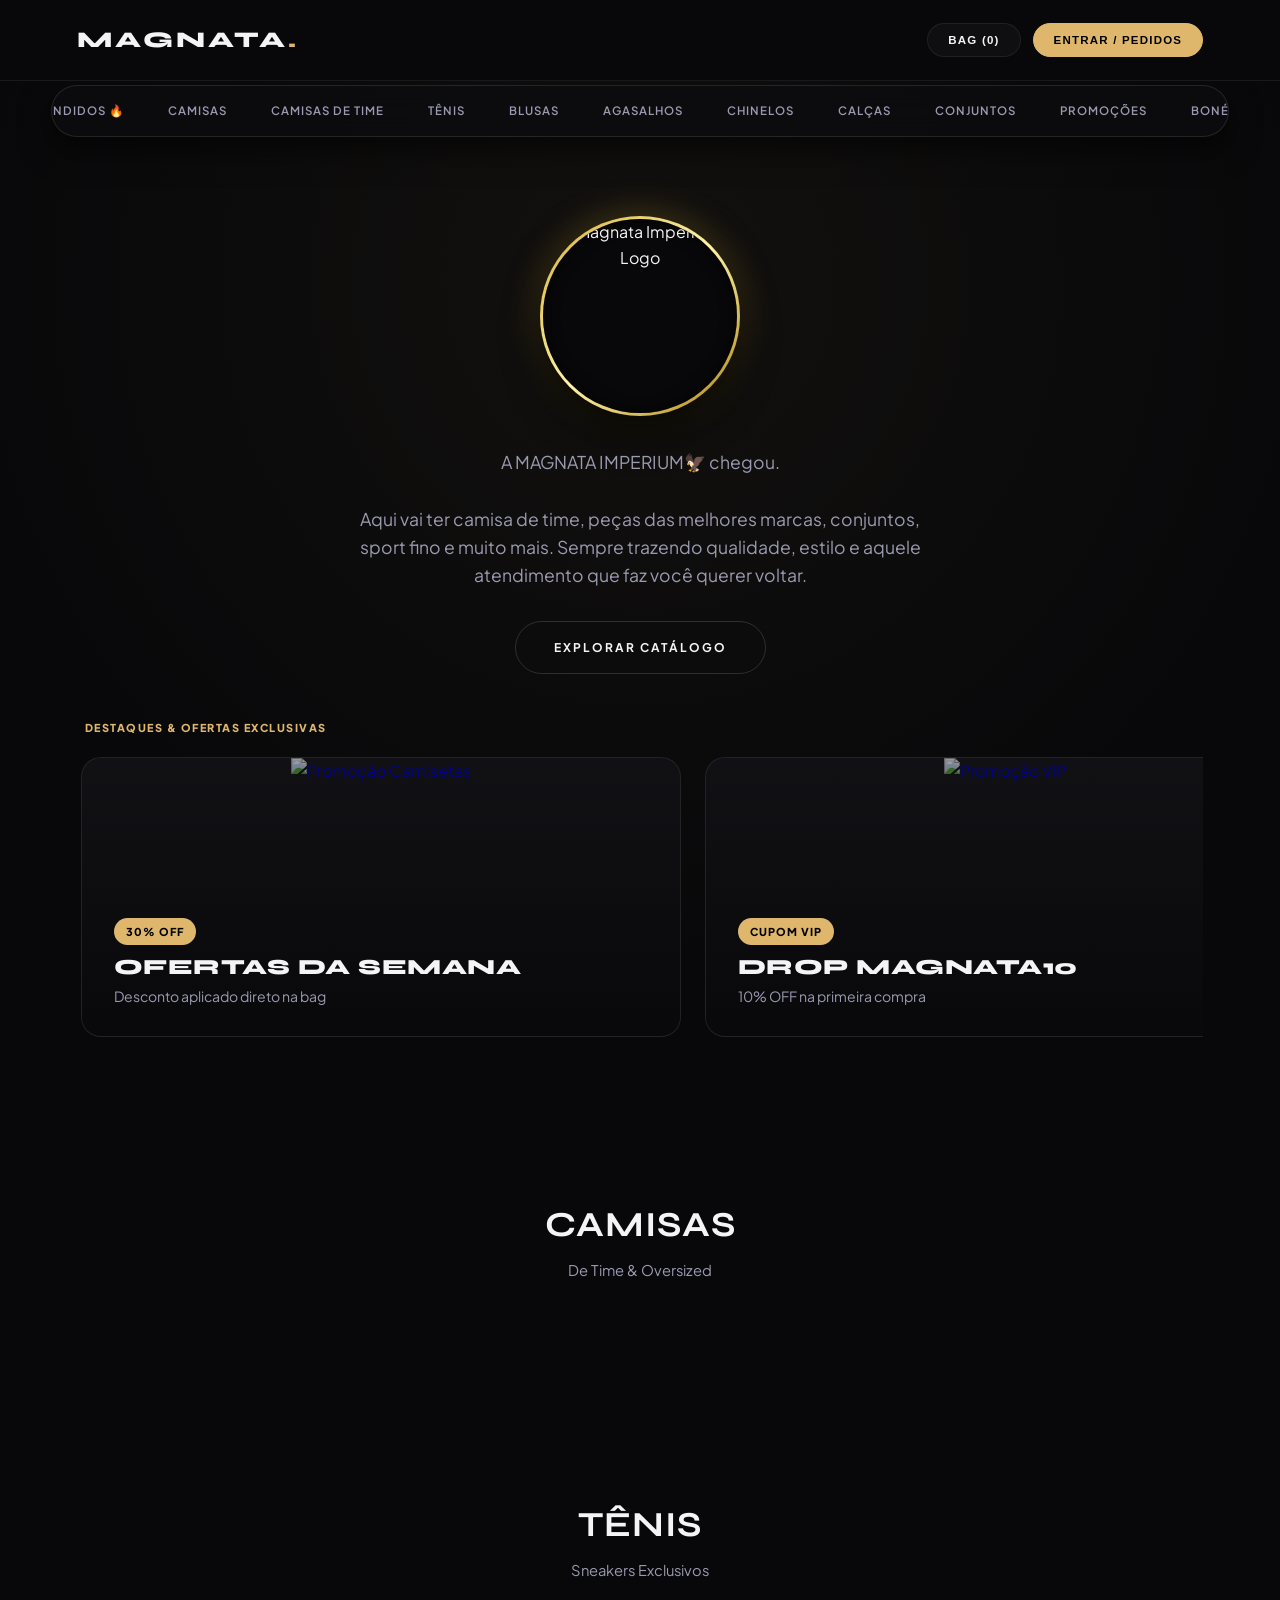
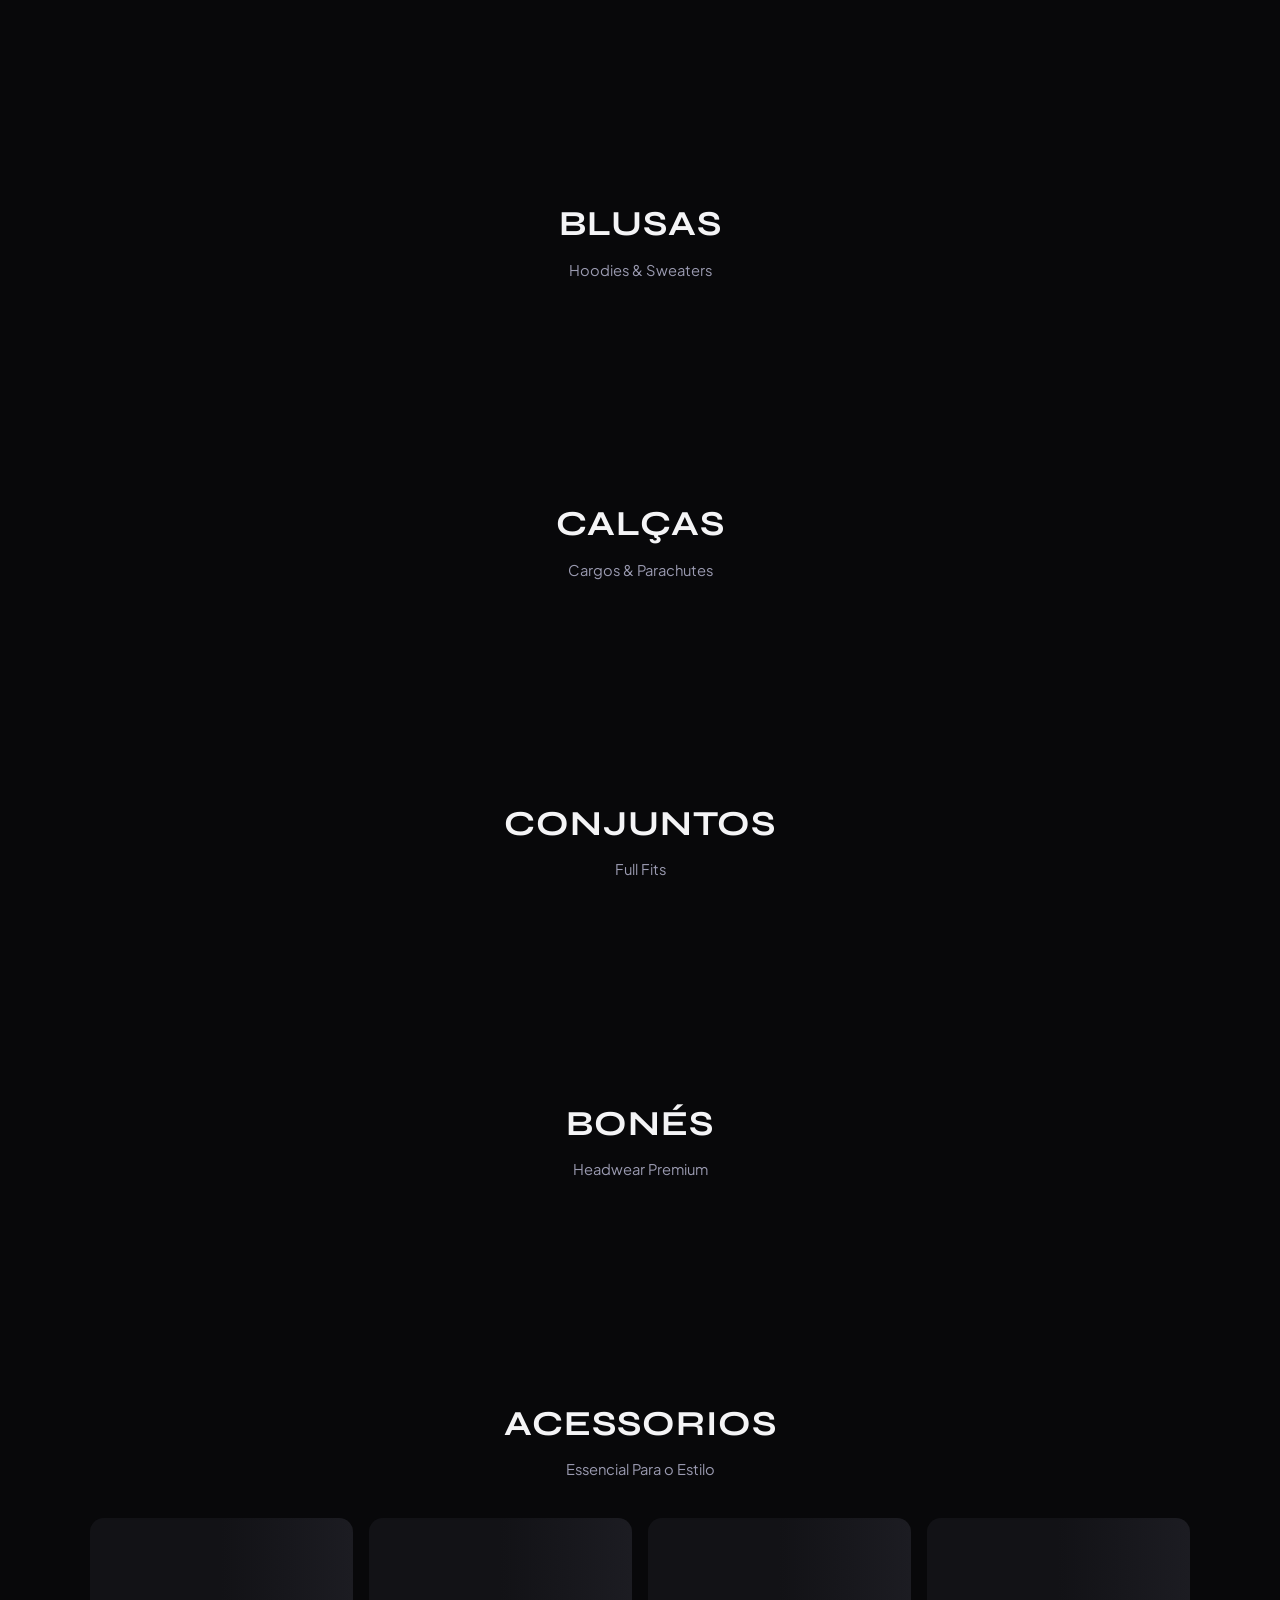
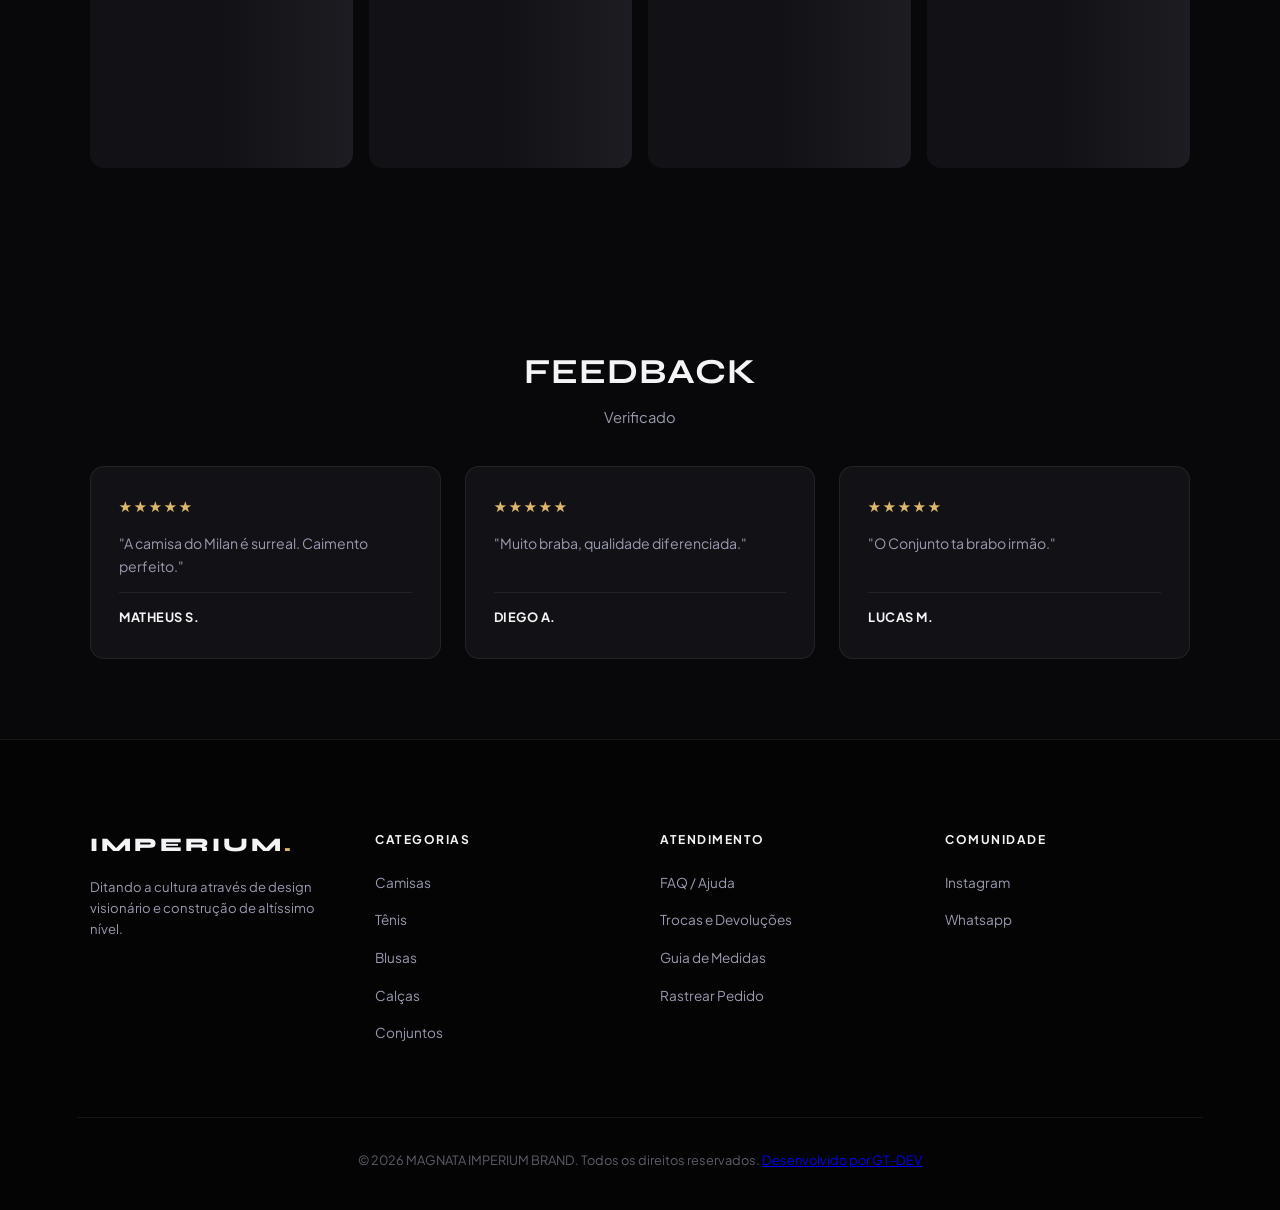
==== commit 24527f15: "add todas funçoes" ====
--- a/index.html
+++ b/index.html
@@ -41,6 +41,7 @@
         <a href="#conjuntos" class="quick-select-btn">Conjuntos</a>
         <a href="#promocoes-grid" class="quick-select-btn">Promoções</a>
         <a href="#bones-grid" class="quick-select-btn">Bonés</a>
+        <a href="#perfumes-grid" class="quick-select-btn">Acessorios</a>
     </nav>
 
     <!-- Hero Section -->
@@ -154,6 +155,16 @@
             <div class="card skeleton"></div>
             <div class="card skeleton"></div>
             <div class="card skeleton"></div>
+        </div>
+    </section>
+
+    <section id="perfumes" class="category-section">
+        <h2 class="category-title">Acessorios <span>Essencial Para o Estilo </span></h2>
+        <div class="grid" id="perfumes-grid">
+            <div class="card skeleton" style="height: 250px;"></div>
+            <div class="card skeleton" style="height: 250px;"></div>
+            <div class="card skeleton" style="height: 250px;"></div>
+            <div class="card skeleton" style="height: 250px;"></div>
         </div>
     </section>
 
@@ -1093,7 +1104,7 @@
         }
     }
 }
-// 👟 LÓGICA DE TÊNIS DEFINITIVA (REORDENAÇÃO FÍSICA NO DOM E ORDENAÇÃO POR PREÇO)
+// 👟 LÓGICA DE TÊNIS (ESTRUTURA DOM)
 function setupTenisDOM() {
     let grid = document.getElementById('tenis-grid');
     
@@ -1115,66 +1126,6 @@
         } else {
             document.body.appendChild(tenisWrapper);
         }
-        
-        grid = document.getElementById('tenis-grid');
-    }
-
-    if (grid) {
-        let timeoutId;
-        let observador;
-
-        const reordenarGridTenis = () => {
-            if (observador) observador.disconnect();
-
-            const cards = Array.from(grid.children);
-            if (cards.length > 1) {
-                grid.style.scrollSnapType = 'none';
-
-                const cardsComValores = cards.map(card => {
-                    const texto = card.innerText || card.textContent || "";
-                    const match = texto.match(/R\$\s*([\d\.,]+)/i);
-                    let valor = 0;
-                    
-                    if (match) {
-                        valor = parseFloat(match[1].replace(/\./g, '').replace(',', '.'));
-                    }
-                    return { card, valor };
-                });
-
-                cardsComValores.sort((a, b) => a.valor - b.valor);
-
-                cardsComValores.forEach(item => {
-                    grid.appendChild(item.card);
-                    item.card.style.order = '';
-                });
-
-                grid.scrollLeft = 0;
-
-                setTimeout(() => {
-                    grid.scrollLeft = 0;
-                    grid.style.scrollSnapType = 'x mandatory';
-                }, 50);
-            }
-
-            if (observador) observador.observe(grid, { childList: true });
-        };
-
-        observador = new MutationObserver((mutationsList) => {
-            const itensAdicionados = mutationsList.some(mutation => mutation.addedNodes.length > 0);
-            
-            if (itensAdicionados) {
-                clearTimeout(timeoutId);
-                timeoutId = setTimeout(() => {
-                    reordenarGridTenis();
-                }, 100); 
-            }
-        });
-
-        observador.observe(grid, { childList: true });
-        
-        if (grid.children.length > 0) {
-            reordenarGridTenis();
-        }
     }
 }
 
@@ -1235,7 +1186,7 @@
         wrapper.className = 'promocoes-wrapper';
         wrapper.id = 'calcas-alfaiataria-section-wrapper';
         wrapper.innerHTML = `
-            <h2 style="color: #ffffff;">👖 CALÇAS DE ALFAIATARIA</h2>
+            <h2 style="color: #ffffff;">👖 CUECAS</h2>
             <div id="calcas-alfaiataria-grid" class="promocoes-carousel-grid"></div>
         `;
 
@@ -1258,7 +1209,7 @@
         wrapper.className = 'promocoes-wrapper';
         wrapper.id = 'calcas-cargo-section-wrapper';
         wrapper.innerHTML = `
-            <h2 style="color: #ffffff;">👖 CALÇAS CARGO</h2>
+            <h2 style="color: #ffffff;">👖 Shorts</h2>
             <div id="calcas-cargo-grid" class="promocoes-carousel-grid"></div>
         `;
 
@@ -1270,9 +1221,10 @@
     }
 }
 
-// 🩴 CHINELOS (Posicionada abaixo de Agasalhos, com margem, ordenado por preço)
+// 🩴 CHINELOS (Posicionada abaixo de Agasalhos, com margem)
 function setupChinelosDOM() {
     let grid = document.getElementById('chinelos-grid');
+    
     if (!grid) {
         // Busca a seção de Agasalhos para colocar logo abaixo dela. Se não existir, tenta Blusas.
         const agasalhosGrid = document.getElementById('agasalhos-grid');
@@ -1300,71 +1252,14 @@
 
         if (referenceSection && referenceSection.parentNode) {
             referenceSection.parentNode.insertBefore(chinelosWrapper, referenceSection.nextSibling);
-        } else {
+        } else if (document.body) {
             document.body.appendChild(chinelosWrapper);
         }
         
         grid = document.getElementById('chinelos-grid');
     }
 
-    if (grid) {
-        let timeoutId;
-        let observador;
-
-        const reordenarGridChinelos = () => {
-            if (observador) observador.disconnect();
-
-            const cards = Array.from(grid.children);
-            if (cards.length > 1) {
-                grid.style.scrollSnapType = 'none';
-
-                const cardsComValores = cards.map(card => {
-                    const texto = card.innerText || card.textContent || "";
-                    const match = texto.match(/R\$\s*([\d\.,]+)/i);
-                    let valor = 0;
-                    
-                    if (match) {
-                        valor = parseFloat(match[1].replace(/\./g, '').replace(',', '.'));
-                    }
-                    return { card, valor };
-                });
-
-                // Ordena do menor para o maior preço
-                cardsComValores.sort((a, b) => a.valor - b.valor);
-
-                cardsComValores.forEach(item => {
-                    grid.appendChild(item.card);
-                    item.card.style.order = '';
-                });
-
-                grid.scrollLeft = 0;
-
-                setTimeout(() => {
-                    grid.scrollLeft = 0;
-                    grid.style.scrollSnapType = 'x mandatory';
-                }, 50);
-            }
-
-            if (observador) observador.observe(grid, { childList: true });
-        };
-
-        observador = new MutationObserver((mutationsList) => {
-            const itensAdicionados = mutationsList.some(mutation => mutation.addedNodes.length > 0);
-            
-            if (itensAdicionados) {
-                clearTimeout(timeoutId);
-                timeoutId = setTimeout(() => {
-                    reordenarGridChinelos();
-                }, 100); 
-            }
-        });
-
-        observador.observe(grid, { childList: true });
-        
-        if (grid.children.length > 0) {
-            reordenarGridChinelos();
-        }
-    }
+    return grid;
 }
 
 // Ouvinte em tempo real do banco de dados
